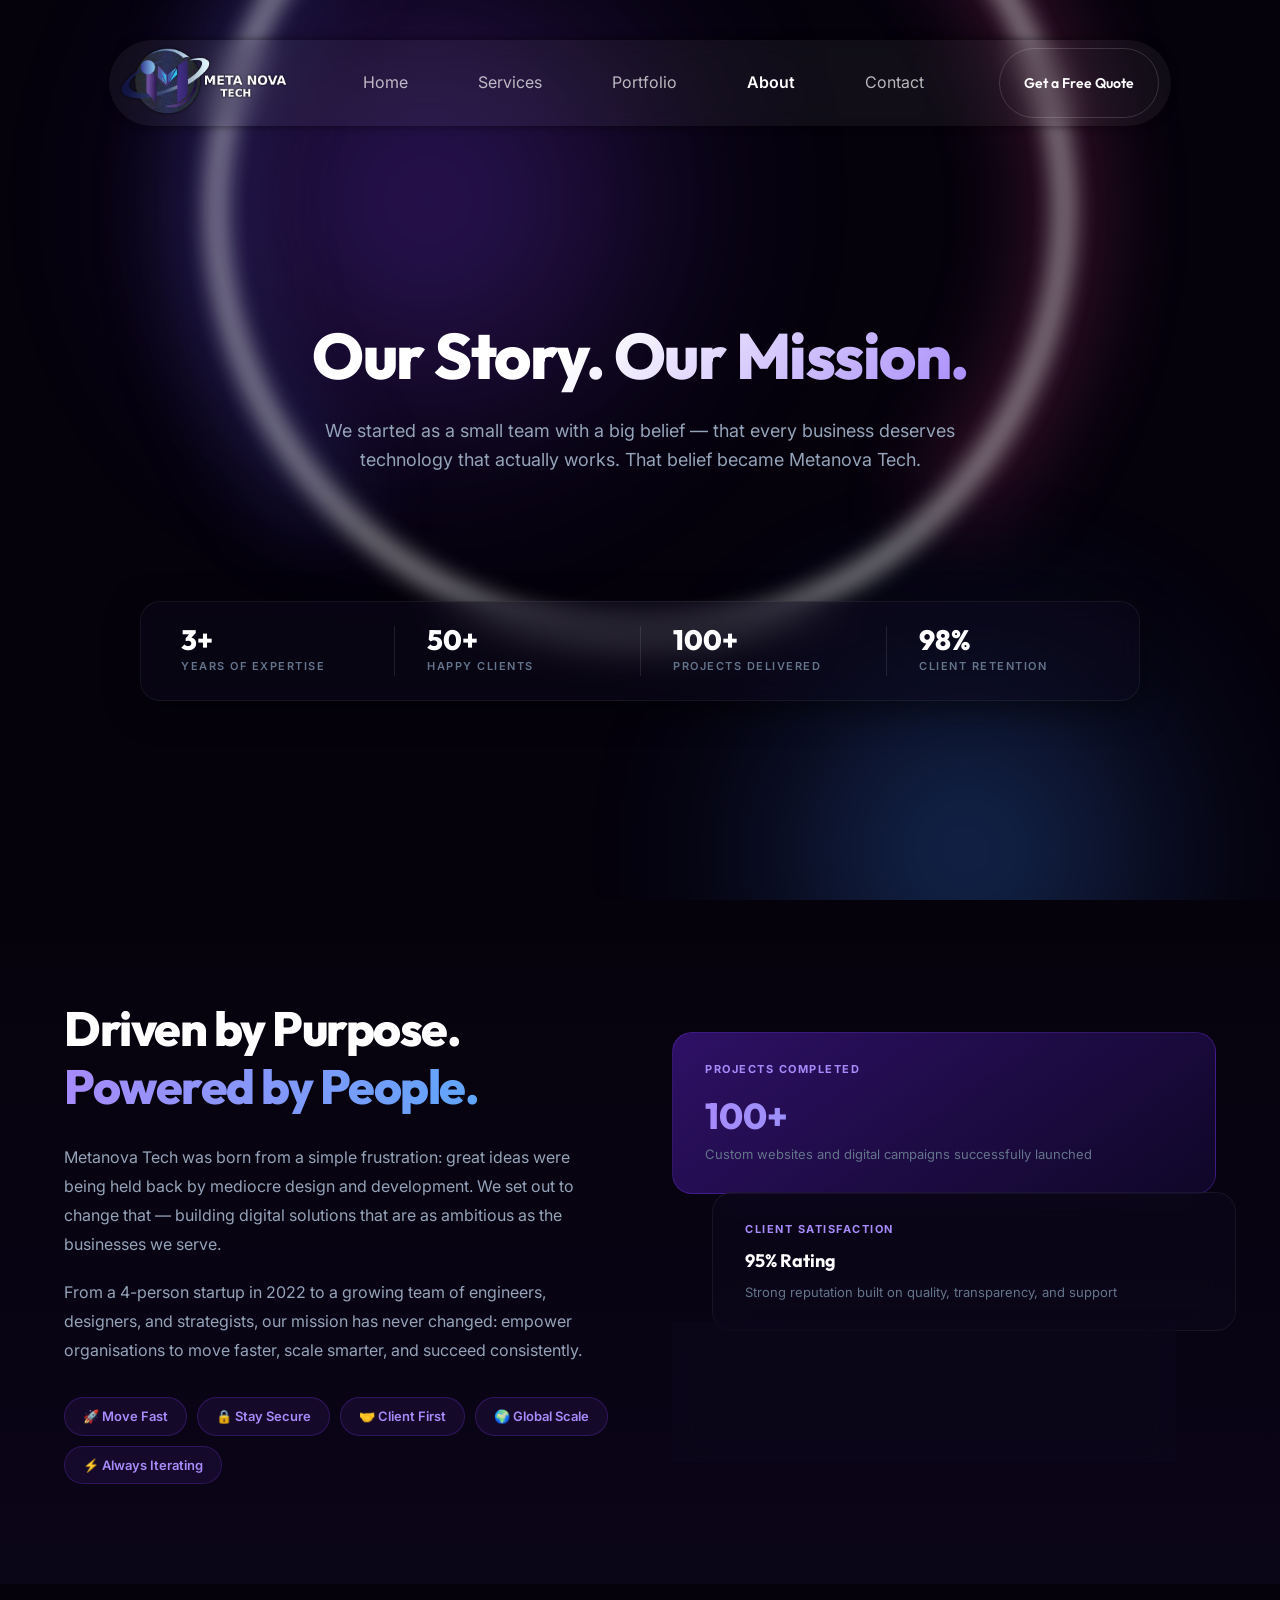
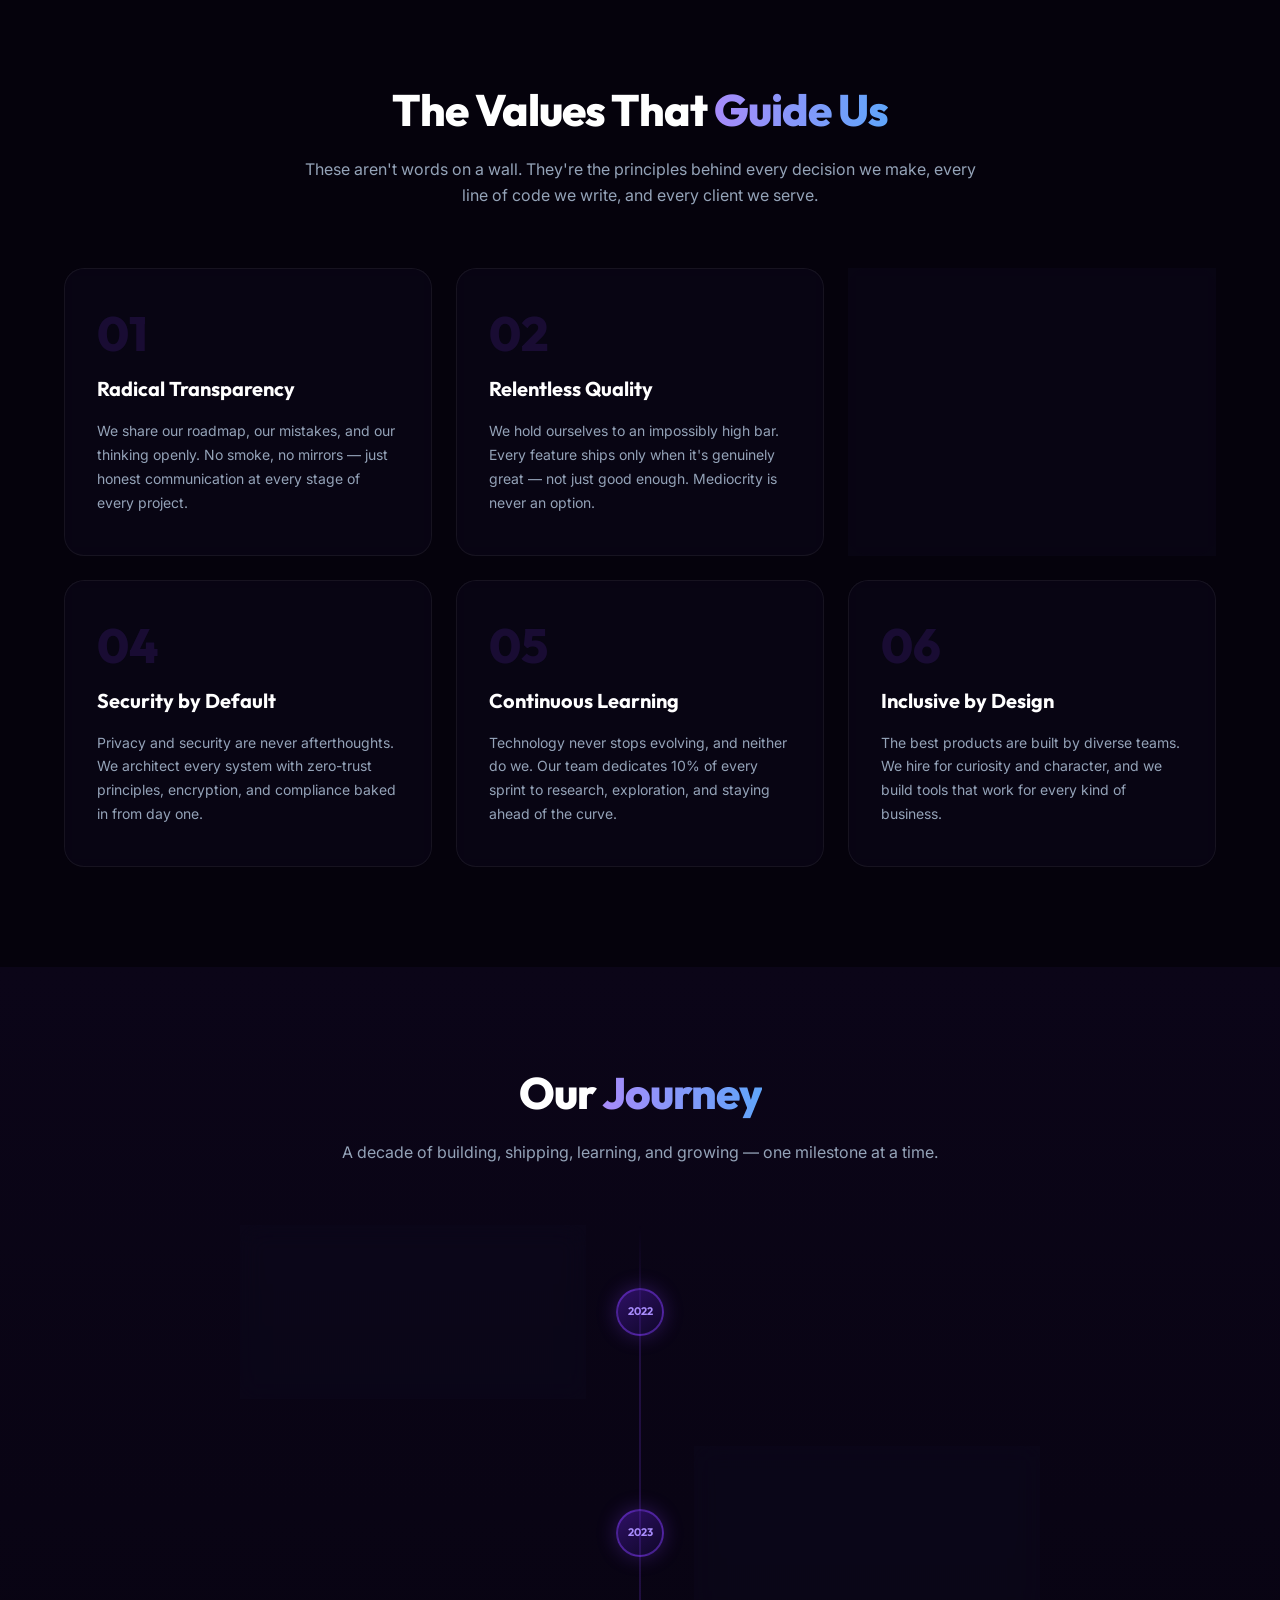
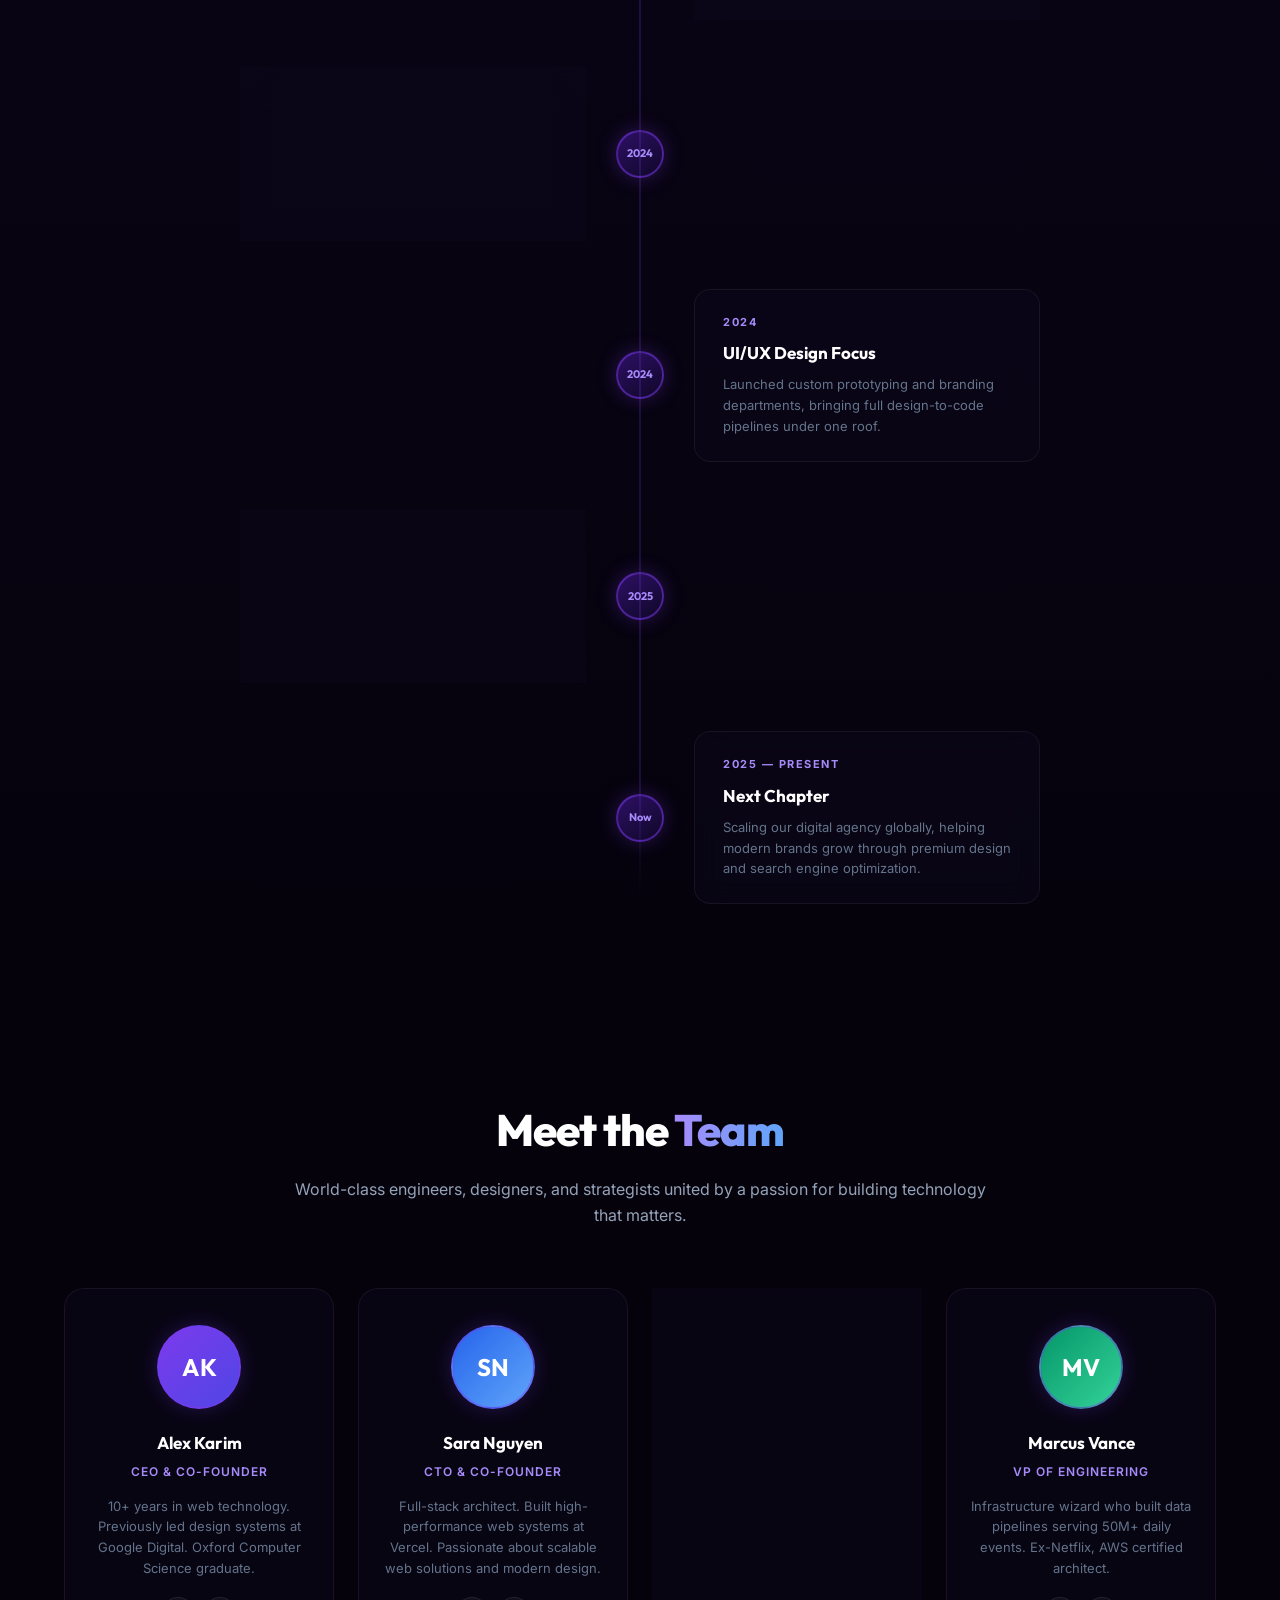
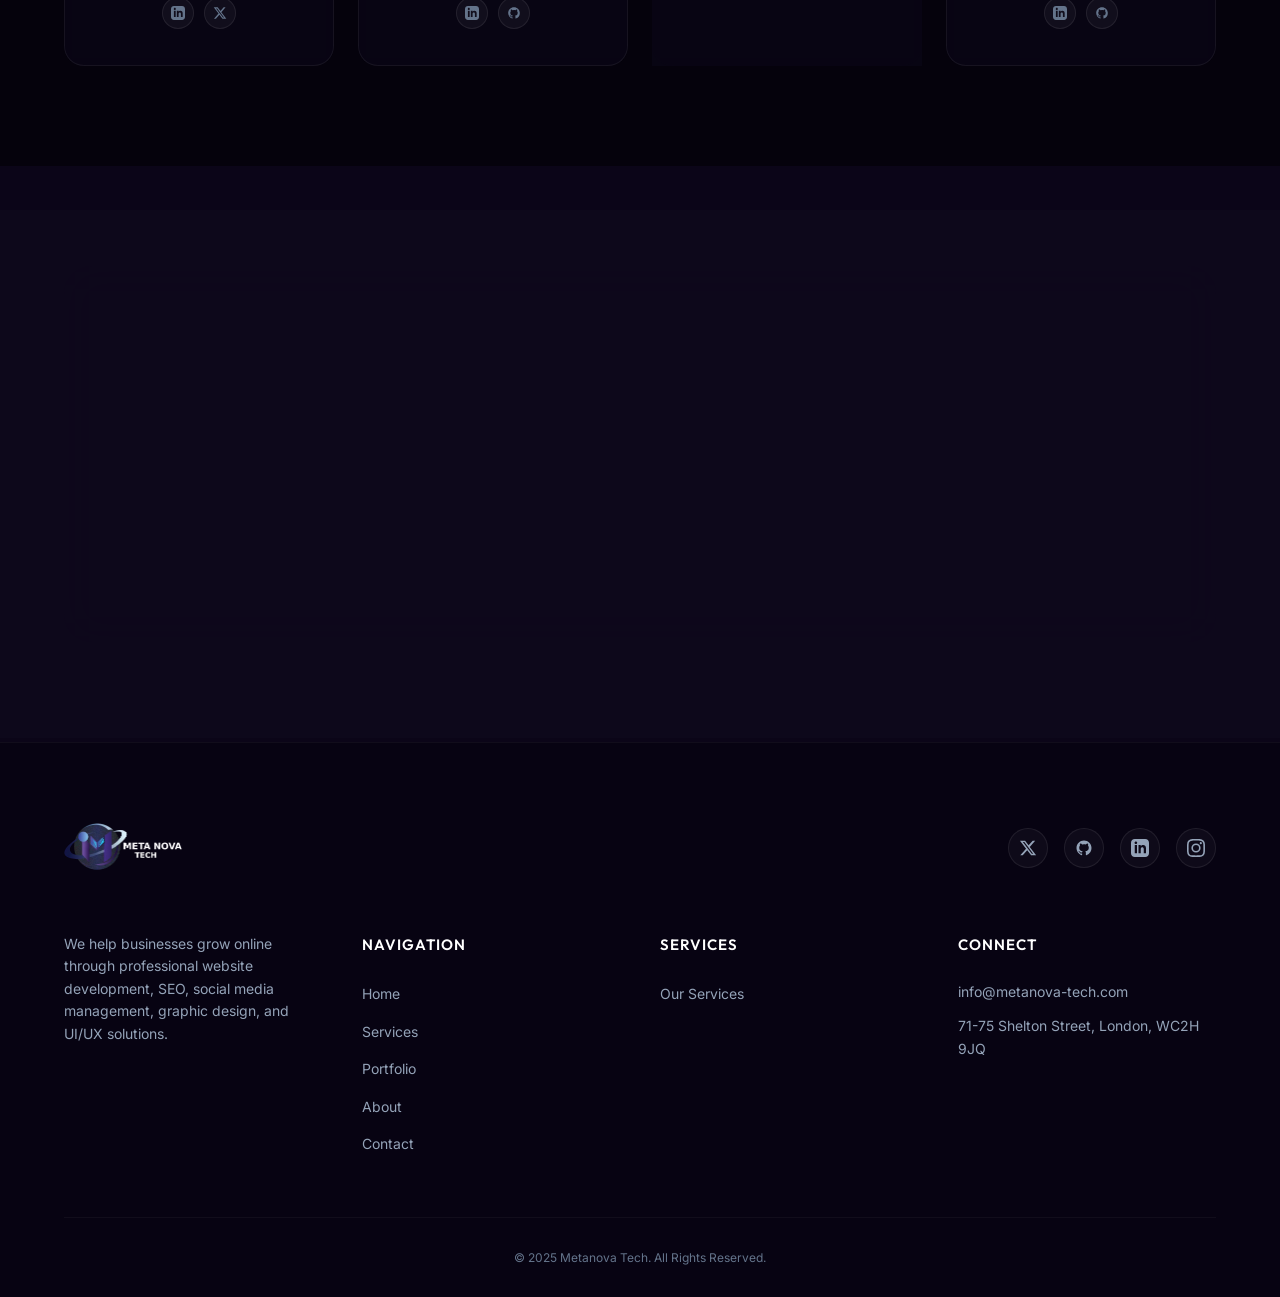
==== about.html @ dc8c9da9 "Some Changes and Customizations added pages and updated content" ====
<!DOCTYPE html>
<html lang="en">
<head>
  <meta charset="UTF-8">
  <meta name="viewport" content="width=device-width, initial-scale=1.0">
  <title>About Us – Metanova Tech.</title>
  <meta name="description" content="Learn about the Metanova Tech team — our mission, values, and the story behind the agency built to power digital growth.">
  <link rel="stylesheet" href="assets/css/style.css">
</head>
<body>

  <div class="bg-glow-container" style="position:fixed;">
    <div class="glow-orb glow-purple" style="top:-100px;left:10%;width:600px;height:600px;"></div>
    <div class="glow-orb glow-blue" style="top:600px;right:5%;width:500px;height:500px;"></div>
    <div class="glow-orb glow-purple" style="top:1400px;left:-100px;width:500px;height:500px;"></div>
    <div class="glow-orb glow-blue" style="top:2400px;right:-100px;width:600px;height:600px;"></div>
  </div>

  <!-- Header Section -->
  <header class="header">
    <div class="nav-container">
      <div class="nav-header">
        <a href="index.html" class="logo" id="header-logo">
          <img src="assets/media/metanova logo.webp" alt="Metanova Logo" class="logo-img">
        </a>
        <button class="menu-toggle" id="mobile-menu-toggle" aria-label="Toggle Menu">
          <i class="menu-icon">
            <span></span>
            <span></span>
            <span></span>
          </i>
        </button>
      </div>
      <nav class="nav-menu" id="nav-menu" aria-label="Main Navigation">
        <a href="index.html" class="nav-link" id="nav-home">Home</a>
        <a href="services.html" class="nav-link" id="nav-services">Services</a>
        <a href="portfolio.html" class="nav-link" id="nav-portfolio">Portfolio</a>
        <a href="about.html" class="nav-link active" id="nav-about">About</a>
        <a href="contact.html" class="nav-link" id="nav-contact">Contact</a>
      </nav>
      <a href="contact.html" class="nav-cta btn btn-ghost">Get a Free Quote</a>
    </div>
  </header>

  <!-- Hero Section -->
  <section class="hero" id="hero-section">
    <!-- Glowing arch over Hero -->
    <div class="hero-arch-outer"></div>
    <div class="hero-arch-inner"></div>
    
    <div class="container">
      <div class="hero-content">
        <h1 class="hero-title">Our Story. <span>Our Mission.</span></h1>
        <p class="hero-subtitle">We started as a small team with a big belief — that every business deserves technology that actually works. That belief became Metanova Tech.</p>
      </div>

      <!-- Trust Rating Bar -->
      <div class="trust-bar" id="trust-rating-bar">
        <div class="rating-block">
          <div class="rating-number">3+</div>
          <div class="rating-text">Years of Expertise</div>
        </div>
        
        <div class="divider"></div>
        
        <div class="rating-block">
          <div class="rating-number">50+</div>
          <div class="rating-text">Happy Clients</div>
        </div>
        
        <div class="divider"></div>
        
        <div class="rating-block">
          <div class="rating-number">100+</div>
          <div class="rating-text">Projects Delivered</div>
        </div>
        
        <div class="divider"></div>
        
        <div class="rating-block">
          <div class="rating-number">98%</div>
          <div class="rating-text">Client Retention</div>
        </div>
      </div>
    </div>
  </section>

  <!-- Mission -->
  <section class="mission-section section-padding" id="our-mission">
    <div class="container">
      <div class="mission-grid">
        <div class="mission-content">
          <h2>Driven by Purpose.<br><span>Powered by People.</span></h2>
          <p>Metanova Tech was born from a simple frustration: great ideas were being held back by mediocre design and development. We set out to change that — building digital solutions that are as ambitious as the businesses we serve.</p>
          <p>From a 4-person startup in 2022 to a growing team of engineers, designers, and strategists, our mission has never changed: empower organisations to move faster, scale smarter, and succeed consistently.</p>
          <div class="mission-pills">
            <span class="mission-pill">🚀 Move Fast</span>
            <span class="mission-pill">🔒 Stay Secure</span>
            <span class="mission-pill">🤝 Client First</span>
            <span class="mission-pill">🌍 Global Scale</span>
            <span class="mission-pill">⚡ Always Iterating</span>
          </div>
        </div>
        <div class="mission-visual">
          <div class="mission-card-stack">
            <div class="m-card m-card-1">
              <div class="card-label">Projects Completed</div>
              <div class="m-metric">100+</div>
              <p>Custom websites and digital campaigns successfully launched</p>
            </div>
            <div class="m-card m-card-2">
              <div class="card-label">Client Satisfaction</div>
              <h4>95% Rating</h4>
              <p>Strong reputation built on quality, transparency, and support</p>
            </div>
            <div class="m-card m-card-3">
              <div class="card-label">Google Rating</div>
              <h4>⭐ 4.9 / 5 Stars</h4>
              <p>Rated by our clients for exceptional communication and design</p>
            </div>
          </div>
        </div>
      </div>
    </div>
  </section>

  <!-- Values -->
  <section class="values-section section-padding" id="our-values">
    <div class="container">
      <div class="section-header">
        <h2>The Values That <span>Guide Us</span></h2>
        <p>These aren't words on a wall. They're the principles behind every decision we make, every line of code we write, and every client we serve.</p>
      </div>
      <div class="values-grid">
        <div class="value-card">
          <div class="value-number">01</div>
          <h3>Radical Transparency</h3>
          <p>We share our roadmap, our mistakes, and our thinking openly. No smoke, no mirrors — just honest communication at every stage of every project.</p>
        </div>
        <div class="value-card">
          <div class="value-number">02</div>
          <h3>Relentless Quality</h3>
          <p>We hold ourselves to an impossibly high bar. Every feature ships only when it's genuinely great — not just good enough. Mediocrity is never an option.</p>
        </div>
        <div class="value-card">
          <div class="value-number">03</div>
          <h3>Client Obsession</h3>
          <p>Your success is our north star. We listen first, build second, and iterate based on real feedback — not assumptions or industry trends.</p>
        </div>
        <div class="value-card">
          <div class="value-number">04</div>
          <h3>Security by Default</h3>
          <p>Privacy and security are never afterthoughts. We architect every system with zero-trust principles, encryption, and compliance baked in from day one.</p>
        </div>
        <div class="value-card">
          <div class="value-number">05</div>
          <h3>Continuous Learning</h3>
          <p>Technology never stops evolving, and neither do we. Our team dedicates 10% of every sprint to research, exploration, and staying ahead of the curve.</p>
        </div>
        <div class="value-card">
          <div class="value-number">06</div>
          <h3>Inclusive by Design</h3>
          <p>The best products are built by diverse teams. We hire for curiosity and character, and we build tools that work for every kind of business.</p>
        </div>
      </div>
    </div>
  </section>

  <!-- Timeline -->
  <section class="timeline-section section-padding" id="our-journey">
    <div class="container">
      <div class="section-header">
        <h2>Our <span>Journey</span></h2>
        <p>A decade of building, shipping, learning, and growing — one milestone at a time.</p>
      </div>
      <div class="timeline">

        <div class="timeline-item">
          <div class="timeline-content">
            <div class="timeline-year">2022</div>
            <h4>The Beginning</h4>
            <p>Founded with a small group of designers and developers with one shared vision: build digital solutions that drive business growth.</p>
          </div>
          <div class="timeline-dot">2022</div>
          <div class="timeline-empty"></div>
        </div>

        <div class="timeline-item">
          <div class="timeline-empty"></div>
          <div class="timeline-dot">2023</div>
          <div class="timeline-content">
            <div class="timeline-year">2023</div>
            <h4>First Corporate Client</h4>
            <p>Landed our first major corporate client and expanded the team. Our custom web solutions began scaling.</p>
          </div>
        </div>

        <div class="timeline-item">
          <div class="timeline-content">
            <div class="timeline-year">2024</div>
            <h4>Expanding Services</h4>
            <p>Opened new service lines including advanced technical SEO and full-service social media management.</p>
          </div>
          <div class="timeline-dot">2024</div>
          <div class="timeline-empty"></div>
        </div>

        <div class="timeline-item">
          <div class="timeline-empty"></div>
          <div class="timeline-dot">2024</div>
          <div class="timeline-content">
            <div class="timeline-year">2024</div>
            <h4>UI/UX Design Focus</h4>
            <p>Launched custom prototyping and branding departments, bringing full design-to-code pipelines under one roof.</p>
          </div>
        </div>

        <div class="timeline-item">
          <div class="timeline-content">
            <div class="timeline-year">2025</div>
            <h4>100+ Projects Completed</h4>
            <p>Surpassed 100 projects completed for startups, e-commerce brands, and local businesses worldwide.</p>
          </div>
          <div class="timeline-dot">2025</div>
          <div class="timeline-empty"></div>
        </div>

        <div class="timeline-item">
          <div class="timeline-empty"></div>
          <div class="timeline-dot">Now</div>
          <div class="timeline-content">
            <div class="timeline-year">2025 — Present</div>
            <h4>Next Chapter</h4>
            <p>Scaling our digital agency globally, helping modern brands grow through premium design and search engine optimization.</p>
          </div>
        </div>

      </div>
    </div>
  </section>

  <!-- Team -->
  <section class="team-section section-padding" id="our-team">
    <div class="container">
      <div class="section-header">
        <h2>Meet the <span>Team</span></h2>
        <p>World-class engineers, designers, and strategists united by a passion for building technology that matters.</p>
      </div>
      <div class="team-grid">

        <div class="team-card">
          <div class="team-avatar" style="background:linear-gradient(135deg,#7c3aed,#4f46e5);">AK</div>
          <h4>Alex Karim</h4>
          <div class="team-role">CEO &amp; Co-Founder</div>
          <p class="team-bio">10+ years in web technology. Previously led design systems at Google Digital. Oxford Computer Science graduate.</p>
          <div class="team-socials">
            <a href="#" class="team-social-btn" aria-label="LinkedIn"><svg viewBox="0 0 24 24"><path d="M19 0h-14c-2.761 0-5 2.239-5 5v14c0 2.761 2.239 5 5 5h14c2.762 0 5-2.239 5-5v-14c0-2.761-2.238-5-5-5zm-11 19h-3v-11h3v11zm-1.5-12.268c-.966 0-1.75-.79-1.75-1.764s.784-1.764 1.75-1.764 1.75.79 1.75 1.764-.783 1.764-1.75 1.764zm13.5 12.268h-3v-5.604c0-3.368-4-3.113-4 0v5.604h-3v-11h3v1.765c1.396-2.586 7-2.777 7 2.476v6.759z"/></svg></a>
            <a href="#" class="team-social-btn" aria-label="Twitter"><svg viewBox="0 0 24 24"><path d="M18.244 2.25h3.308l-7.227 8.26 8.502 11.24H16.17l-5.214-6.817L4.99 21.75H1.68l7.73-8.835L1.254 2.25H8.08l4.713 6.231zm-1.161 17.52h1.833L7.084 4.126H5.117z"/></svg></a>
          </div>
        </div>

        <div class="team-card">
          <div class="team-avatar" style="background:linear-gradient(135deg,#2563eb,#60a5fa);">SN</div>
          <h4>Sara Nguyen</h4>
          <div class="team-role">CTO &amp; Co-Founder</div>
          <p class="team-bio">Full-stack architect. Built high-performance web systems at Vercel. Passionate about scalable web solutions and modern design.</p>
          <div class="team-socials">
            <a href="#" class="team-social-btn" aria-label="LinkedIn"><svg viewBox="0 0 24 24"><path d="M19 0h-14c-2.761 0-5 2.239-5 5v14c0 2.761 2.239 5 5 5h14c2.762 0 5-2.239 5-5v-14c0-2.761-2.238-5-5-5zm-11 19h-3v-11h3v11zm-1.5-12.268c-.966 0-1.75-.79-1.75-1.764s.784-1.764 1.75-1.764 1.75.79 1.75 1.764-.783 1.764-1.75 1.764zm13.5 12.268h-3v-5.604c0-3.368-4-3.113-4 0v5.604h-3v-11h3v1.765c1.396-2.586 7-2.777 7 2.476v6.759z"/></svg></a>
            <a href="#" class="team-social-btn" aria-label="GitHub"><svg viewBox="0 0 24 24"><path d="M12 2C6.477 2 2 6.484 2 12.017c0 4.425 2.865 8.18 6.839 9.504.5.092.682-.217.682-.483 0-.237-.008-.868-.013-1.703-2.782.605-3.369-1.343-3.369-1.343-.454-1.158-1.11-1.466-1.11-1.466-.908-.62.069-.608.069-.608 1.003.07 1.53 1.032 1.53 1.032.892 1.53 2.341 1.088 2.91.832.092-.647.35-1.088.636-1.338-2.22-.253-4.555-1.113-4.555-4.951 0-1.093.39-1.988 1.029-2.688-.103-.253-.446-1.272.098-2.65 0 0 .84-.27 2.75 1.026A9.564 9.564 0 0112 6.844c.85.004 1.705.115 2.504.337 1.909-1.296 2.747-1.027 2.747-1.027.546 1.379.202 2.398.1 2.651.64.7 1.028 1.595 1.028 2.688 0 3.848-2.339 4.695-4.566 4.943.359.309.678.92.678 1.855 0 1.338-.012 2.419-.012 2.747 0 .268.18.58.688.482A10.019 10.019 0 0022 12.017C22 6.484 17.522 2 12 2z"/></svg></a>
          </div>
        </div>

        <div class="team-card">
          <div class="team-avatar" style="background:linear-gradient(135deg,#db2777,#f472b6);">RM</div>
          <h4>Riya Mehta</h4>
          <div class="team-role">Head of Design</div>
          <p class="team-bio">Award-winning UX designer with 8 years crafting digital products. Former Design Lead at Figma and design studios.</p>
          <div class="team-socials">
            <a href="#" class="team-social-btn" aria-label="LinkedIn"><svg viewBox="0 0 24 24"><path d="M19 0h-14c-2.761 0-5 2.239-5 5v14c0 2.761 2.239 5 5 5h14c2.762 0 5-2.239 5-5v-14c0-2.761-2.238-5-5-5zm-11 19h-3v-11h3v11zm-1.5-12.268c-.966 0-1.75-.79-1.75-1.764s.784-1.764 1.75-1.764 1.75.79 1.75 1.764-.783 1.764-1.75 1.764zm13.5 12.268h-3v-5.604c0-3.368-4-3.113-4 0v5.604h-3v-11h3v1.765c1.396-2.586 7-2.777 7 2.476v6.759z"/></svg></a>
            <a href="#" class="team-social-btn" aria-label="Twitter"><svg viewBox="0 0 24 24"><path d="M18.244 2.25h3.308l-7.227 8.26 8.502 11.24H16.17l-5.214-6.817L4.99 21.75H1.68l7.73-8.835L1.254 2.25H8.08l4.713 6.231zm-1.161 17.52h1.833L7.084 4.126H5.117z"/></svg></a>
          </div>
        </div>

        <div class="team-card">
          <div class="team-avatar" style="background:linear-gradient(135deg,#059669,#34d399);">MV</div>
          <h4>Marcus Vance</h4>
          <div class="team-role">VP of Engineering</div>
          <p class="team-bio">Infrastructure wizard who built data pipelines serving 50M+ daily events. Ex-Netflix, AWS certified architect.</p>
          <div class="team-socials">
            <a href="#" class="team-social-btn" aria-label="LinkedIn"><svg viewBox="0 0 24 24"><path d="M19 0h-14c-2.761 0-5 2.239-5 5v14c0 2.761 2.239 5 5 5h14c2.762 0 5-2.239 5-5v-14c0-2.761-2.238-5-5-5zm-11 19h-3v-11h3v11zm-1.5-12.268c-.966 0-1.75-.79-1.75-1.764s.784-1.764 1.75-1.764 1.75.79 1.75 1.764-.783 1.764-1.75 1.764zm13.5 12.268h-3v-5.604c0-3.368-4-3.113-4 0v5.604h-3v-11h3v1.765c1.396-2.586 7-2.777 7 2.476v6.759z"/></svg></a>
            <a href="#" class="team-social-btn" aria-label="GitHub"><svg viewBox="0 0 24 24"><path d="M12 2C6.477 2 2 6.484 2 12.017c0 4.425 2.865 8.18 6.839 9.504.5.092.682-.217.682-.483 0-.237-.008-.868-.013-1.703-2.782.605-3.369-1.343-3.369-1.343-.454-1.158-1.11-1.466-1.11-1.466-.908-.62.069-.608.069-.608 1.003.07 1.53 1.032 1.53 1.032.892 1.53 2.341 1.088 2.91.832.092-.647.35-1.088.636-1.338-2.22-.253-4.555-1.113-4.555-4.951 0-1.093.39-1.988 1.029-2.688-.103-.253-.446-1.272.098-2.65 0 0 .84-.27 2.75 1.026A9.564 9.564 0 0112 6.844c.85.004 1.705.115 2.504.337 1.909-1.296 2.747-1.027 2.747-1.027.546 1.379.202 2.398.1 2.651.64.7 1.028 1.595 1.028 2.688 0 3.848-2.339 4.695-4.566 4.943.359.309.678.92.678 1.855 0 1.338-.012 2.419-.012 2.747 0 .268.18.58.688.482A10.019 10.019 0 0022 12.017C22 6.484 17.522 2 12 2z"/></svg></a>
          </div>
        </div>

      </div>
    </div>
  </section>

  <!-- CTA -->
  <section class="cta-section section-padding" id="about-cta">
    <div class="container">
      <div class="cta-box">
        <div class="cta-box-glow-arch-outer"></div>
        <div class="cta-box-glow-arch-inner"></div>
        <h2>Let's Build Something Great Together</h2>
        <p>Ready to start your project? Get in touch and let's discuss your vision.</p>
        <a href="contact.html" class="btn btn-primary" id="about-cta-button">Get in Touch</a>
      </div>
    </div>
  </section>

  <!-- Footer Section -->
  <footer>
    <div class="container">
      <div class="footer-top">
        <a href="index.html" class="logo">
          <img src="assets/media/metanova logo.webp" alt="Metanova Logo" class="footer-logo-img">
        </a>
        <div class="social-links">
          <!-- Twitter/X -->
          <a href="#" class="social-icon" aria-label="X/Twitter">
            <svg viewBox="0 0 24 24" xmlns="http://www.w3.org/2000/svg">
              <path d="M18.244 2.25h3.308l-7.227 8.26 8.502 11.24H16.17l-5.214-6.817L4.99 21.75H1.68l7.73-8.835L1.254 2.25H8.08l4.713 6.231zm-1.161 17.52h1.833L7.084 4.126H5.117z"/>
            </svg>
          </a>
          <!-- GitHub -->
          <a href="#" class="social-icon" aria-label="GitHub">
            <svg viewBox="0 0 24 24" xmlns="http://www.w3.org/2000/svg">
              <path d="M12 2C6.477 2 2 6.484 2 12.017c0 4.425 2.865 8.18 6.839 9.504.5.092.682-.217.682-.483 0-.237-.008-.868-.013-1.703-2.782.605-3.369-1.343-3.369-1.343-.454-1.158-1.11-1.466-1.11-1.466-.908-.62.069-.608.069-.608 1.003.07 1.531 1.032 1.531 1.032.892 1.53 2.341 1.088 2.91.832.092-.647.35-1.088.636-1.338-2.22-.253-4.555-1.113-4.555-4.951 0-1.093.39-1.988 1.029-2.688-.103-.253-.446-1.272.098-2.65 0 0 .84-.27 2.75 1.026A9.564 9.564 0 0112 6.844c.85.004 1.705.115 2.504.337 1.909-1.296 2.747-1.027 2.747-1.027.546 1.379.202 2.398.1 2.651.64.7 1.028 1.595 1.028 2.688 0 3.848-2.339 4.695-4.566 4.943.359.309.678.92.678 1.855 0 1.338-.012 2.419-.012 2.747 0 .268.18.58.688.482A10.019 10.019 0 0022 12.017C22 6.484 17.522 2 12 2z"/>
            </svg>
          </a>
          <!-- LinkedIn -->
          <a href="#" class="social-icon" aria-label="LinkedIn">
            <svg viewBox="0 0 24 24" xmlns="http://www.w3.org/2000/svg">
              <path d="M19 0h-14c-2.761 0-5 2.239-5 5v14c0 2.761 2.239 5 5 5h14c2.762 0 5-2.239 5-5v-14c0-2.761-2.238-5-5-5zm-11 19h-3v-11h3v11zm-1.5-12.268c-.966 0-1.75-.79-1.75-1.764s.784-1.764 1.75-1.764 1.75.79 1.75 1.764-.783 1.764-1.75 1.764zm13.5 12.268h-3v-5.604c0-3.368-4-3.113-4 0v5.604h-3v-11h3v1.765c1.396-2.586 7-2.777 7 2.476v6.759z"/>
            </svg>
          </a>
          <!-- Instagram -->
          <a href="#" class="social-icon" aria-label="Instagram">
            <svg viewBox="0 0 24 24" xmlns="http://www.w3.org/2000/svg">
              <path d="M12 2.163c3.204 0 3.584.012 4.85.07 3.252.148 4.771 1.691 4.919 4.919.058 1.265.069 1.645.069 4.849 0 3.205-.012 3.584-.069 4.849-.149 3.225-1.664 4.771-4.919 4.919-1.266.058-1.644.07-4.85.07-3.204 0-3.584-.012-4.849-.07-3.26-.149-4.771-1.699-4.919-4.92-.058-1.265-.07-1.644-.07-4.849 0-3.204.013-3.583.07-4.849.149-3.227 1.664-4.771 4.919-4.919 1.266-.057 1.645-.069 4.849-.069zM12 0C8.741 0 8.333.014 7.053.072 2.695.272.273 2.69.073 7.051.014 8.333 0 8.741 0 12c0 3.259.014 3.668.072 4.948.2 4.358 2.618 6.78 6.98 6.98 1.281.058 1.689.072 4.948.072 3.259 0 3.668-.014 4.948-.072 4.354-.2 6.782-2.618 6.979-6.98.059-1.28.073-1.689.073-4.948 0-3.259-.014-3.667-.072-4.947-.196-4.354-2.617-6.78-6.979-6.98C15.668.014 15.259 0 12 0zm0 5.838a6.162 6.162 0 100 12.324 6.162 6.162 0 000-12.324zM12 16a4 4 0 110-8 4 4 0 010 8zm6.406-11.845a1.44 1.44 0 100 2.881 1.44 1.44 0 000-2.881z"/>
            </svg>
          </a>
        </div>
      </div>

      <div class="footer-grid">
        <div class="footer-col">
          <p class="company-description">We help businesses grow online through professional website development, SEO, social media management, graphic design, and UI/UX solutions.</p>
        </div>
        <div class="footer-col">
          <h4>Navigation</h4>
          <ul class="footer-links">
            <li><a href="index.html">Home</a></li>
            <li><a href="services.html">Services</a></li>
            <li><a href="portfolio.html">Portfolio</a></li>
            <li><a href="about.html">About</a></li>
            <li><a href="contact.html">Contact</a></li>
          </ul>
        </div>
        <div class="footer-col">
          <h4>Services</h4>
          <ul class="footer-links">
            <li><a href="services.html">Our Services</a></li>
          </ul>
        </div>
        <div class="footer-col">
          <h4>Connect</h4>
          <div class="footer-contact-info">
            <a href="mailto:info@metanova-tech.com">info@metanova-tech.com</a>
            <span>71-75 Shelton Street, London, WC2H 9JQ</span>
          </div>
        </div>
      </div>

      <div class="footer-bottom">
        <p class="copyright">© 2025 Metanova Tech. All Rights Reserved.</p>
      </div>
    </div>
  </footer>

  <script src="assets/js/script.js"></script>
</body>
</html>
---- assets/css/style.css ----
@import url('https://fonts.googleapis.com/css2?family=Inter:wght@300;400;500;600;700&family=Outfit:wght@400;500;600;700;800&display=swap');

:root {
  /* Colors */
  --bg-color: #05020c;
  --bg-color-alt: #0b0518;
  --accent-purple: #7c3aed;
  --accent-purple-light: #a78bfa;
  --accent-purple-dark: #5b21b6;
  --accent-blue: #3b82f6;
  --accent-pink: #ec4899;

  /* Gradients */
  --btn-gradient: linear-gradient(135deg, #7c3aed, #4f46e5);
  --btn-gradient-hover: linear-gradient(135deg, #8b5cf6, #6366f1);
  --text-gradient: linear-gradient(135deg, #ffffff 40%, #a78bfa 100%);
  --accent-text-gradient: linear-gradient(90deg, #a78bfa, #60a5fa);
  --card-highlight-gradient: linear-gradient(145deg, #2e1065 0%, #0f0728 100%);

  /* Glassmorphism */
  --card-bg: rgba(15, 10, 30, 0.45);
  --card-border: rgba(255, 255, 255, 0.06);
  --card-border-hover: rgba(124, 58, 237, 0.35);
  --glass-shadow: 0 8px 32px 0 rgba(0, 0, 0, 0.5);

  /* Typography */
  --font-headings: 'Outfit', sans-serif;
  --font-body: 'Inter', sans-serif;

  /* Spacing */
  --container-width: 1200px;
}

/* Base Styles & Reset */
* {
  box-sizing: border-box;
  margin: 0;
  padding: 0;
}

html {
  scroll-behavior: smooth;
}

body {
  background-color: var(--bg-color);
  color: #ffffff;
  font-family: var(--font-body);
  line-height: 1.6;
  overflow-x: hidden;
  position: relative;

}

/* Scrollbar styling */
::-webkit-scrollbar {
  width: 8px;
}

::-webkit-scrollbar-track {
  background: var(--bg-color);
}

::-webkit-scrollbar-thumb {
  background: #2d1b4e;
  border-radius: 4px;
}

::-webkit-scrollbar-thumb:hover {
  background: var(--accent-purple);
}

a {
  color: inherit;
  text-decoration: none;
}

li {
  list-style: none;
}

button,
.btn {
  font-family: var(--font-headings);
  font-weight: 600;
  border: none;
  border-radius: 50px;
  cursor: pointer;
  transition: all 0.3s cubic-bezier(0.4, 0, 0.2, 1);
  display: inline-flex;
  align-items: center;
  justify-content: center;
}

/* Reusable Containers & Layout Elements */
.container {
  width: 100%;
  max-width: var(--container-width);
  margin: 0 auto;
  padding: 0 24px;
  position: relative;
  z-index: 10;
}

.section-padding {
  padding: 100px 0;
}

/* Glowing Neon Background Elements */
.bg-glow-container {
  position: absolute;
  top: 0;
  left: 0;
  width: 100%;
  height: 100%;
  overflow: hidden;
  pointer-events: none;
  z-index: 1;
}

.glow-orb {
  position: absolute;
  border-radius: 50%;
  pointer-events: none;
  filter: blur(100px);
  z-index: 1;
  opacity: 0.45;
}

.glow-purple {
  background: radial-gradient(circle, var(--accent-purple) 0%, rgba(124, 58, 237, 0) 70%);
}

.glow-blue {
  background: radial-gradient(circle, var(--accent-blue) 0%, rgba(59, 130, 246, 0) 70%);
}

/* Header & Navigation */
.header {
  padding: 40px 10px;
  position: fixed;
  left: 0;
  right: 0;
  z-index: 1000;
  transition: all 0.3s ease;
  display: flex;
  justify-content: center;
  align-items: center;
}

.nav-container {
  display: flex;
  flex-direction: row;
  background-color: rgba(255, 255, 255, 0.05);
  backdrop-filter: blur(12px);
  -webkit-backdrop-filter: blur(12px);
  border-radius: 50px;
  box-shadow: 0px 0px 8px rgba(0, 0, 0, 0.527);
  position: relative;
  transition: all 0.6s cubic-bezier(0.4, 0, 0.2, 1);
  overflow: hidden;
  padding: 8px 12px;
  height: auto;
}

.nav-container .nav-header {
  display: flex;
  justify-content: flex-start;
  align-items: center;
  padding: 0;
  gap: 40px;
  position: relative;
  z-index: 10;
  height: 100%;
}

@media (min-width: 992px) {
  .nav-container .nav-header {
    justify-content: flex-start;
  }
}

.logo {
  display: flex;
  align-items: center;
  gap: 10px;
  font-size: 22px;
  font-weight: 200;
  color: white;
  transition: color 0.3s ease;
  white-space: nowrap;
  flex-shrink: 0;
}

.logo-img {
  width: auto;
  height: 70px;
  object-fit: contain;
  transition: all 0.3s ease;
  filter: drop-shadow(0px 0px 1px black);
}

.nav-menu {
  display: flex;
  flex-direction: row;
  gap: 40px;
  margin-left: 60px;
  margin-top: 0;
  padding: 0;
  opacity: 1;
  visibility: visible;
  max-height: none;
  overflow: visible;
  transform: none;
  transition: none;
  align-items: center;
}

.nav-cta {
  margin-left: 60px;
  font-size: 13px;
  padding: 6px 16px;
  white-space: nowrap;
}

.nav-menu .nav-link {
  padding: 8px 15px;
  background: none;
  border: none;
  text-align: center;
  /* font-weight: 500; */
 color: rgba(255, 255, 255, 0.7);
  font-size: 16px;
  position: relative;
  overflow: hidden;
  text-decoration: none;
  display: flex;
  align-items: center;
  justify-content: center;
  margin: 0;
  border-radius: 0;
  opacity: 1;
  transform: none;
  transition: all 0.3s ease;
  box-shadow: none;
}

.nav-menu .nav-link::after {
  content: '';
}

.nav-menu .nav-link:hover {
  background: none;
  transform: none;
  color: rgb(255, 255, 255);
}

.nav-menu .nav-link.active {
  background: none;
  color: white;
  font-weight: 600;
  box-shadow: none;
}

.nav-menu .nav-link.active:hover {
  background: none;
  transform: none;
}

.menu-toggle {
  display: none;
  cursor: pointer;
  padding: 8px;
  background: transparent;
  backdrop-filter: none;
  border-radius: 8px;
  border: none;
  transition: all 0.3s ease;
  user-select: none;
  -webkit-user-select: none;
  -moz-user-select: none;
  -ms-user-select: none;
  outline: none;
}

.menu-toggle:hover {
  background: rgba(255, 255, 255, 0.1);
  transform: scale(1.05);
}

.menu-toggle:active {
  transform: scale(0.95);
}

.menu-icon {
  display: flex;
  flex-direction: column;
  justify-content: space-between;
  width: 30px;
  height: 22px;
  position: relative;
}

.menu-icon span {
  display: block;
  width: 100%;
  height: 2.5px;
  background-color: #ffffff;
  border-radius: 2px;
  transition: all 0.4s cubic-bezier(0.4, 0, 0.2, 1);
  transform-origin: center;
}

.menu-toggle.active .menu-icon span:nth-child(1) {
  transform: translateY(10px) rotate(45deg);
}

.menu-toggle.active .menu-icon span:nth-child(2) {
  opacity: 0;
  transform: scaleX(0);
}

.menu-toggle.active .menu-icon span:nth-child(3) {
  transform: translateY(-10px) rotate(-45deg);
}

body.no-scroll {
  overflow: hidden;
}

@media (max-width: 991px) {
  .nav-container {
    flex-direction: column;
    padding: 15px 20px;
    width: 90% !important;
    /* max-width: 400px !important; */
    height: 100px;
    max-height: 100px;
    transition: all 0.6s cubic-bezier(0.4, 0, 0.2, 1);
  }

  .nav-container.nav-active {
    height: auto;
    max-height: 600px;
  }

  .nav-container .nav-header {
    justify-content: space-between;
    width: 100%;
  }

  .menu-toggle {
    display: block;
    transition: transform 0.3s cubic-bezier(0.4, 0, 0.2, 1);
  }

  .menu-toggle:hover {
    transform: scale(1.05);
  }

  .nav-cta {
    margin-left: 0;
    margin-top: 0;
    width: 100%;
    opacity: 0;
    max-height: 0;
    overflow: hidden;
    transition: opacity 0.6s cubic-bezier(0.4, 0, 0.2, 1),
                max-height 0.6s cubic-bezier(0.4, 0, 0.2, 1),
                margin-top 0.6s cubic-bezier(0.4, 0, 0.2, 1);
    transition-delay: 0s;
  }

  .nav-container.nav-active .nav-cta {
    opacity: 1;
    max-height: 100px;
    margin-top: 20px;
    transition-delay: 0.6s;
  }

  .nav-menu {
    display: flex;
    flex-direction: column;
    gap: 24px;
    margin-top: 0;
    margin-left: 0;
    padding: 0;
    opacity: 0;
    visibility: hidden;
    max-height: 0;
    overflow: hidden;
    transform: translateY(-20px);
    transition: opacity 0.6s cubic-bezier(0.4, 0, 0.2, 1),
                visibility 0.6s cubic-bezier(0.4, 0, 0.2, 1),
                max-height 0.6s cubic-bezier(0.4, 0, 0.2, 1),
                transform 0.6s cubic-bezier(0.4, 0, 0.2, 1),
                margin-top 0.6s cubic-bezier(0.4, 0, 0.2, 1);
    align-items: center;
  }

  .nav-menu.active {
    opacity: 1;
    visibility: visible;
    max-height: 600px;
    margin-top: 30px;
    padding: 0;
    transform: translateY(0);
  }

  .nav-menu .nav-link {
    padding: 12px 0;
    background: none;
    border: none;
    text-align: center;
    font-weight: 500;
    color: white;
    font-size: 20px;
    position: relative;
    overflow: hidden;
    text-decoration: none;
    display: flex;
    align-items: center;
    justify-content: space-between;
    width: 100%;
    margin: 0;
    border-radius: 0;
    opacity: 0;
    transform: translateY(-20px);
    transition: opacity 0.6s cubic-bezier(0.4, 0, 0.2, 1),
                transform 0.6s cubic-bezier(0.4, 0, 0.2, 1);
    box-shadow: none;
    transition-delay: 0s;
  }

  .nav-menu.active .nav-link {
    opacity: 1;
    transform: translateY(0);
  }

  .nav-menu.active .nav-link:nth-child(1) { transition-delay: 0.15s; }
  .nav-menu.active .nav-link:nth-child(2) { transition-delay: 0.3s; }
  .nav-menu.active .nav-link:nth-child(3) { transition-delay: 0.45s; }
  .nav-menu.active .nav-link:nth-child(4) { transition-delay: 0.6s; }

  .nav-menu .nav-link::after {
    content: '→';
    font-size: 18px;
    opacity: 0.7;
    transition: all 0.4s cubic-bezier(0.4, 0, 0.2, 1);
  }

  .nav-menu .nav-link:hover::after {
    transform: translateX(8px);
    opacity: 1;
  }
}

.btn-ghost {
  background: transparent;
  color: #ffffff;
  border: 1px solid rgba(255, 255, 255, 0.15);
  padding: 12px 24px;
  font-size: 14px;
}

.btn-ghost:hover {
  background: rgba(255, 255, 255, 0.05);
  border-color: rgba(255, 255, 255, 0.3);
}

.btn-primary {
  background: var(--btn-gradient);
  color: #ffffff;
  padding: 12px 28px;
  font-size: 14px;
  box-shadow: 0 4px 15px rgba(124, 58, 237, 0.3);
}

.btn-primary:hover {
  background: var(--btn-gradient-hover);
  box-shadow: 0 6px 20px rgba(124, 58, 237, 0.5);
  transform: translateY(-1px);
}

/* Hero Section */
.hero {
  position: relative;
  min-height: 100vh;
  display: flex;
  align-items: center;
  padding-top: 180px;
  padding-bottom: 60px;
  overflow: hidden;
}

/* Giant glowing portal arch arching over the Hero section */
.hero-arch-outer {
  position: absolute;
  top: -240px;
  left: 50%;
  transform: translateX(-50%);
  width: 900px;
  height: 900px;
  border-radius: 50%;
  border: 45px solid transparent;
  border-top: 45px solid rgba(124, 58, 237, 0.55);
  border-left: 45px solid rgba(99, 102, 241, 0.35);
  border-right: 45px solid rgba(236, 72, 153, 0.35);
  filter: blur(45px);
  pointer-events: none;
  z-index: 1;
}

.hero-arch-inner {
  position: absolute;
  top: -220px;
  left: 50%;
  transform: translateX(-50%);
  width: 860px;
  height: 860px;
  border-radius: 50%;
  border: 12px solid rgba(255, 255, 255, 0.85);
  filter: blur(12px);
  pointer-events: none;
  z-index: 2;
}

.hero .container {
  display: flex;
  flex-direction: column;
  align-items: center;
  text-align: center;
}

.hero-content {
  max-width: 800px;
  margin-bottom: 50px;
  z-index: 10;
}

.hero-title {
  font-family: var(--font-headings);
  font-size: 64px;
  font-weight: 800;
  line-height: 1.15;
  letter-spacing: -1.5px;
  margin-bottom: 24px;
  background: var(--text-gradient);
  -webkit-background-clip: text;
  -webkit-text-fill-color: transparent;
}

.hero-subtitle {
  font-size: 18px;
  color: #94a3b8;
  max-width: 650px;
  margin: 0 auto 36px auto;
  font-weight: 400;
}

.hero-ctas {
  display: flex;
  gap: 16px;
  justify-content: center;
}

.hero-ctas .btn-primary {
  padding: 16px 36px;
  font-size: 16px;
}

.hero-ctas .btn-ghost {
  padding: 16px 36px;
  font-size: 16px;
  background: rgba(255, 255, 255, 0.02);
}

/* Trust Bar / Social Proof */
.trust-bar {
  width: 100%;
  max-width: 1000px;
  background: var(--card-bg);
  border: 1px solid var(--card-border);
  border-radius: 20px;
  padding: 24px 40px;
  backdrop-filter: blur(16px);
  -webkit-backdrop-filter: blur(16px);
  box-shadow: var(--glass-shadow);
  display: flex;
  align-items: center;
  justify-content: space-between;
  margin-top: 40px;
  z-index: 10;
  position: relative;
}

.rating-block {
  display: flex;
  flex-direction: column;
  align-items: flex-start;
  gap: 4px;
  min-width: 180px;
}

.stars {
  color: var(--color-gold);
  font-size: 14px;
  letter-spacing: 2px;
}

.rating-text {
  font-size: 11px;
  text-transform: uppercase;
  letter-spacing: 1.5px;
  color: #64748b;
  font-weight: 600;
}

.rating-number {
  font-family: var(--font-headings);
  font-size: 28px;
  font-weight: 800;
  line-height: 1;
  color: #ffffff;
}

.divider {
  width: 1px;
  height: 50px;
  background: rgba(255, 255, 255, 0.1);
}

.partners-logos {
  display: flex;
  align-items: center;
  justify-content: space-around;
  flex-grow: 1;
  padding-left: 40px;
  gap: 30px;
}

.partner-logo {
  display: flex;
  align-items: center;
  gap: 8px;
  color: #94a3b8;
  font-family: var(--font-headings);
  font-size: 18px;
  font-weight: 700;
  letter-spacing: -0.5px;
  opacity: 0.85;
  transition: opacity 0.3s, color 0.3s;
}

.partner-logo:hover {
  opacity: 1;
  color: #ffffff;
}

.partner-logo svg {
  width: 20px;
  height: 20px;
  fill: currentColor;
}

/* Standard Section Headers */
.section-header {
  text-align: center;
  max-width: 700px;
  margin: 0 auto 60px auto;
  position: relative;
  z-index: 10;
}

.section-header h2 {
  font-family: var(--font-headings);
  font-size: 44px;
  font-weight: 800;
  margin-bottom: 20px;
  line-height: 1.2;
  letter-spacing: -1px;
}

.section-header h2 span {
  background: var(--accent-text-gradient);
  -webkit-background-clip: text;
  -webkit-text-fill-color: transparent;
}

.section-header p {
  color: #94a3b8;
  font-size: 16px;
}

/* Services Grid Section */
.services {
  position: relative;
  background: linear-gradient(180deg, var(--bg-color) 0%, var(--bg-color-alt) 100%);
}

.services-grid {
  display: grid;
  grid-template-columns: repeat(3, 1fr);
  gap: 24px;
  position: relative;
  z-index: 10;
}

.service-card {
  background: var(--card-bg);
  border: 1px solid var(--card-border);
  border-radius: 18px;
  padding: 36px;
  position: relative;
  overflow: hidden;
  backdrop-filter: blur(12px);
  -webkit-backdrop-filter: blur(12px);
  box-shadow: var(--glass-shadow);
  transition: all 0.4s cubic-bezier(0.4, 0, 0.2, 1);
  display: flex;
  flex-direction: column;
  height: 100%;
}

.service-card:hover {
  transform: translateY(-6px);
  border-color: var(--card-border-hover);
  box-shadow: 0 12px 40px rgba(124, 58, 237, 0.15);
}

.card-icon-wrapper {
  width: 50px;
  height: 50px;
  background: rgba(124, 58, 237, 0.1);
  border: 1px solid rgba(124, 58, 237, 0.2);
  border-radius: 10px;
  display: flex;
  align-items: center;
  justify-content: center;
  margin-bottom: 28px;
  color: var(--accent-purple-light);
  box-shadow: 0 0 15px rgba(124, 58, 237, 0.1);
  transition: all 0.3s ease;
}

.service-card:hover .card-icon-wrapper {
  background: var(--accent-purple);
  color: #ffffff;
  box-shadow: 0 0 20px rgba(124, 58, 237, 0.4);
}

.card-arrow {
  position: absolute;
  top: 36px;
  right: 36px;
  color: #64748b;
  font-size: 20px;
  transition: all 0.3s ease;
  width: 24px;
  height: 24px;
  display: flex;
  align-items: center;
  justify-content: center;
}

.service-card:hover .card-arrow {
  color: #ffffff;
  transform: translate(2px, -2px);
}

.service-card h3 {
  font-family: var(--font-headings);
  font-size: 20px;
  font-weight: 700;
  margin-bottom: 16px;
  color: #ffffff;
}

.service-card p {
  color: #94a3b8;
  font-size: 14px;
  line-height: 1.6;
}

/* Highlighted Gradient Service Card (AI & Machine Learning) */
.service-card.highlighted {
  background: var(--card-highlight-gradient);
  border: 1px solid rgba(124, 58, 237, 0.35);
  box-shadow: 0 10px 35px rgba(124, 58, 237, 0.2);
}

.service-card.highlighted::before {
  content: '';
  position: absolute;
  top: 0;
  left: 0;
  width: 100%;
  height: 100%;
  background: radial-gradient(circle at 10% 10%, rgba(124, 58, 237, 0.35) 0%, transparent 60%);
  pointer-events: none;
}

.service-card.highlighted:hover {
  border-color: rgba(124, 58, 237, 0.6);
  box-shadow: 0 15px 45px rgba(124, 58, 237, 0.35);
}

.service-card.highlighted .card-icon-wrapper {
  background: rgba(255, 255, 255, 0.08);
  border-color: rgba(255, 255, 255, 0.15);
  color: #ffffff;
}

.service-card.highlighted:hover .card-icon-wrapper {
  background: #ffffff;
  color: var(--accent-purple-dark);
  box-shadow: 0 0 20px rgba(255, 255, 255, 0.5);
}

.service-card.highlighted .card-arrow {
  color: rgba(255, 255, 255, 0.5);
}

.service-card.highlighted:hover .card-arrow {
  color: #ffffff;
}

/* Stats / "Built on Trust" Section */
.stats-section {
  position: relative;
  background: linear-gradient(180deg, #100826 0%, #05020c 100%);
  padding: 100px 0;
  overflow: hidden;
}

.stats-section::before {
  content: '';
  position: absolute;
  top: 0;
  left: 50%;
  transform: translateX(-50%);
  width: 100%;
  height: 1px;
  background: linear-gradient(90deg, transparent, rgba(124, 58, 237, 0.3), transparent);
}

.stats-grid {
  display: grid;
  grid-template-columns: repeat(3, 1fr);
  gap: 24px;
  position: relative;
  z-index: 10;
}

.stat-card {
  background: rgba(255, 255, 255, 0.015);
  border: 1px solid rgba(255, 255, 255, 0.05);
  border-radius: 16px;
  padding: 32px;
  position: relative;
  transition: all 0.3s ease;
  display: flex;
  flex-direction: column;
  gap: 16px;
}

.stat-card:hover {
  background: rgba(255, 255, 255, 0.03);
  border-color: rgba(255, 255, 255, 0.1);
  transform: translateY(-4px);
}

.stat-number {
  font-family: var(--font-headings);
  font-size: 48px;
  font-weight: 800;
  color: #ffffff;
  line-height: 1;
}



.stat-label {
  font-family: var(--font-headings);
  font-size: 18px;
  font-weight: 600;
  line-height: 1.4;
  color: #ffffff;
}

.stat-description {
  font-size: 14px;
  color: #94a3b8;
  line-height: 1.6;
}

/* Projects Section */
.projects {
  position: relative;
  background-color: var(--bg-color);
}

.projects-grid {
  display: grid;
  grid-template-columns: repeat(3, 1fr);
  gap: 24px;
  margin-bottom: 50px;
  position: relative;
  z-index: 10;
}

.project-card {
  background: var(--card-bg);
  border: 1px solid var(--card-border);
  border-radius: 18px;
  padding: 36px;
  position: relative;
  backdrop-filter: blur(12px);
  -webkit-backdrop-filter: blur(12px);
  box-shadow: var(--glass-shadow);
  transition: all 0.4s ease;
  display: flex;
  flex-direction: column;
  justify-content: space-between;
  min-height: 220px;
}

.project-card:hover {
  transform: translateY(-6px);
  border-color: var(--card-border-hover);
  box-shadow: 0 12px 40px rgba(124, 58, 237, 0.12);
}

.project-tag {
  font-size: 11px;
  font-weight: 700;
  text-transform: uppercase;
  letter-spacing: 1.5px;
  margin-bottom: 16px;
  display: inline-block;
}

.project-tag.fintech {
  color: var(--accent-purple-light);
}

.project-tag.ecommerce {
  color: #38bdf8;
}

.project-tag.ai {
  color: #f472b6;
}

.project-card h3 {
  font-family: var(--font-headings);
  font-size: 22px;
  font-weight: 700;
  margin-bottom: 12px;
  color: #ffffff;
}

.project-card p {
  color: #94a3b8;
  font-size: 14px;
  line-height: 1.6;
}

.projects-cta {
  text-align: center;
  position: relative;
  z-index: 10;
}

.projects-cta .btn-primary {
  padding: 14px 36px;
  font-size: 14px;
}

/* Testimonials / Infinite Marquee Section */
.testimonials {
  position: relative;
  overflow: hidden;
  background: linear-gradient(180deg, var(--bg-color) 0%, var(--bg-color-alt) 100%);
}

.marquee-container {
  display: flex;
  overflow: hidden;
  width: 100%;
  position: relative;
  padding: 40px 0;
  z-index: 10;
}

/* Fade gradients on side of marquee */
.marquee-container::before,
.marquee-container::after {
  content: '';
  position: absolute;
  top: 0;
  width: 150px;
  height: 100%;
  z-index: 20;
  pointer-events: none;
}

.marquee-container::before {
  left: 0;
  background: linear-gradient(90deg, var(--bg-color-alt) 0%, transparent 100%);
}

.marquee-container::after {
  right: 0;
  background: linear-gradient(270deg, var(--bg-color-alt) 0%, transparent 100%);
}

.marquee-track {
  display: flex;
  gap: 24px;
  animation: marquee 25s linear infinite;
}

.marquee-container:hover .marquee-track {
  animation-play-state: paused;
}

@keyframes marquee {
  0% {
    transform: translateX(0);
  }

  100% {
    transform: translateX(-50%);
  }
}

.testimonial-card {
  width: 380px;
  flex-shrink: 0;
  background: rgba(124, 58, 237, 0.04);
  border: 1px solid rgba(124, 58, 237, 0.15);
  border-radius: 20px;
  padding: 36px;
  padding-top: 54px;
  position: relative;
  backdrop-filter: blur(12px);
  -webkit-backdrop-filter: blur(12px);
  box-shadow: 0 8px 30px rgba(0, 0, 0, 0.4);
  transition: all 0.3s ease;
  margin-top: 30px;
  /* Leave space for absolute avatar */
}

.testimonial-card:hover {
  background: rgba(124, 58, 237, 0.07);
  border-color: rgba(124, 58, 237, 0.35);
  box-shadow: 0 12px 35px rgba(124, 58, 237, 0.18);
  transform: translateY(-4px);
}

.testimonial-avatar {
  position: absolute;
  top: -30px;
  left: 36px;
  width: 60px;
  height: 60px;
  border-radius: 50%;
  border: 3px solid var(--accent-purple);
  box-shadow: 0 0 15px rgba(124, 58, 237, 0.4);
  background: linear-gradient(135deg, #4f46e5, #c084fc);
  display: flex;
  align-items: center;
  justify-content: center;
  font-family: var(--font-headings);
  font-weight: 700;
  font-size: 18px;
  color: #ffffff;
  overflow: hidden;
}

.testimonial-card .stars {
  margin-bottom: 16px;
}

.testimonial-text {
  color: #e2e8f0;
  font-size: 14px;
  line-height: 1.7;
  margin-bottom: 24px;
  font-style: italic;
}

.testimonial-author {
  display: flex;
  flex-direction: column;
}

.author-name {
  font-family: var(--font-headings);
  font-size: 15px;
  font-weight: 700;
  color: #ffffff;
}

.author-title {
  font-size: 12px;
  color: #94a3b8;
  margin-top: 2px;
}

/* FAQ Accordion Section */
.faq {
  position: relative;
  background-color: var(--bg-color);
}

.faq-list {
  max-width: 800px;
  margin: 0 auto;
  position: relative;
  z-index: 10;
}

.faq-item {
  border-bottom: 1px solid rgba(255, 255, 255, 0.08);
}

.faq-item summary {
  padding: 24px 0;
  font-family: var(--font-headings);
  font-size: 18px;
  font-weight: 600;
  color: #ffffff;
  cursor: pointer;
  display: flex;
  justify-content: space-between;
  align-items: center;
  list-style: none;
  transition: color 0.3s ease;
}

.faq-item summary::-webkit-details-marker {
  display: none;
}

.faq-item summary:hover {
  color: var(--accent-purple-light);
}

.faq-number {
  color: var(--accent-purple-light);
  margin-right: 8px;
}

.faq-chevron {
  width: 20px;
  height: 20px;
  fill: none;
  stroke: var(--accent-purple-light);
  stroke-width: 2.5;
  stroke-linecap: round;
  stroke-linejoin: round;
  transition: transform 0.3s cubic-bezier(0.4, 0, 0.2, 1);
}

.faq-item[open] .faq-chevron {
  transform: rotate(180deg);
}

.faq-answer {
  padding-bottom: 24px;
  color: #94a3b8;
  font-size: 15px;
  line-height: 1.7;
  animation: fadeIn 0.4s ease-out;
}

@keyframes fadeIn {
  from {
    opacity: 0;
    transform: translateY(-8px);
  }

  to {
    opacity: 1;
    transform: translateY(0);
  }
}

/* Call to Action (CTA) Box Section */
.cta-section {
  position: relative;
  background-color: var(--bg-color-alt);
  overflow: hidden;
}

.cta-box {
  background: rgba(15, 10, 30, 0.6);
  border: 1px solid rgba(255, 255, 255, 0.06);
  border-radius: 28px;
  padding: 80px 40px;
  text-align: center;
  backdrop-filter: blur(20px);
  -webkit-backdrop-filter: blur(20px);
  box-shadow: 0 20px 50px rgba(0, 0, 0, 0.5);
  position: relative;
  overflow: hidden;
  z-index: 10;
}

.cta-box-glow-arch-outer {
  position: absolute;
  bottom: -400px;
  left: 50%;
  transform: translateX(-50%);
  width: 800px;
  height: 800px;
  border-radius: 50%;
  border: 35px solid transparent;
  border-bottom: 35px solid rgba(124, 58, 237, 0.55);
  border-left: 35px solid rgba(99, 102, 241, 0.35);
  border-right: 35px solid rgba(236, 72, 153, 0.35);
  filter: blur(40px);
  pointer-events: none;
  z-index: 1;
}

.cta-box-glow-arch-inner {
  position: absolute;
  bottom: -380px;
  left: 50%;
  transform: translateX(-50%);
  width: 760px;
  height: 760px;
  border-radius: 50%;
  border: 8px solid rgba(255, 255, 255, 0.85);
  filter: blur(10px);
  pointer-events: none;
  z-index: 2;
}

.cta-box h2 {
  font-family: var(--font-headings);
  font-size: 48px;
  font-weight: 800;
  margin-bottom: 20px;
  letter-spacing: -1.5px;
  background: var(--text-gradient);
  -webkit-background-clip: text;
  -webkit-text-fill-color: transparent;
  position: relative;
  z-index: 10;
}

.cta-box p {
  color: #94a3b8;
  font-size: 16px;
  max-width: 600px;
  margin: 0 auto 36px auto;
  position: relative;
  z-index: 10;
}

.cta-box .btn-primary {
  padding: 16px 36px;
  font-size: 15px;
  position: relative;
  z-index: 10;
}

/* Footer Section */
footer {
  background-color: #070312;
  border-top: 1px solid rgba(255, 255, 255, 0.04);
  padding: 80px 0 30px 0;
  position: relative;
  z-index: 10;
}

.footer-top {
  display: flex;
  justify-content: space-between;
  align-items: center;
  margin-bottom: 60px;
}
.footer-logo{
  display: flex;
  align-items: center;
}
.footer-logo p{
  font-size: 18px;
  font-weight: 800;
  color: #ffffff;
  margin-left: 12px;
  font-family: var(--font-headings);
}
.footer-logo img,
.footer-logo-img {
  height: 50px;
  width: auto;
  object-fit: contain;
}

.company-description {
  color: #94a3b8;
  font-size: 14px;
  line-height: 1.6;
}
.social-links {
  display: flex;
  gap: 16px;
}

.social-icon {
  width: 40px;
  height: 40px;
  border-radius: 50%;
  background: rgba(255, 255, 255, 0.03);
  border: 1px solid rgba(255, 255, 255, 0.08);
  display: flex;
  align-items: center;
  justify-content: center;
  color: #94a3b8;
  transition: all 0.3s ease;
}

.social-icon:hover {
  background: var(--accent-purple);
  border-color: var(--accent-purple-light);
  color: #ffffff;
  box-shadow: 0 0 12px rgba(124, 58, 237, 0.4);
  transform: translateY(-2px);
}

.social-icon svg {
  width: 18px;
  height: 18px;
  fill: currentColor;
}

.footer-grid {
  display: grid;
  grid-template-columns: repeat(4, 1fr);
  gap: 40px;
  margin-bottom: 60px;
}

.footer-col {
  display: flex;
  flex-direction: column;
}

.footer-col h4 {
  font-family: var(--font-headings);
  font-size: 15px;
  font-weight: 600;
  color: #ffffff;
  margin-bottom: 24px;
  text-transform: uppercase;
  letter-spacing: 1px;
}

.footer-links {
  display: flex;
  flex-direction: column;
  gap: 12px;
}

.footer-links a {
  font-size: 14px;
  color: #94a3b8;
  transition: color 0.3s ease;
}

.footer-links a:hover {
  color: #ffffff;
}

.footer-contact-info {
  font-size: 14px;
  color: #94a3b8;
  display: flex;
  flex-direction: column;
  gap: 12px;
}

.footer-contact-info a {
  transition: color 0.3s ease;
}

.footer-contact-info a:hover {
  color: #ffffff;
}

.footer-bottom {
  border-top: 1px solid rgba(255, 255, 255, 0.04);
  padding-top: 30px;
  text-align: center;
}

.copyright {
  font-size: 12px;
  color: #64748b;
}

/* Responsiveness (Media Queries) */

@media (max-width: 1024px) {
  .hero-title {
    font-size: 50px;
  }

  .services-grid {
    grid-template-columns: repeat(2, 1fr);
  }

  .stats-grid {
    grid-template-columns: repeat(2, 1fr);
  }

  .projects-grid {
    grid-template-columns: repeat(2, 1fr);
  }

  .footer-grid {
    grid-template-columns: repeat(3, 1fr);
    gap: 30px;
  }
}

@media (max-width: 991px) {
  .section-padding {
    padding: 70px 0;
  }

  .section-header h2 {
    font-size: 32px;
  }

  .hero-arch-outer {
    width: 600px;
    height: 600px;
  }

  .hero-arch-inner {
    width: 570px;
    height: 570px;
  }

  .hero-title {
    font-size: 38px;
  }

  .hero-subtitle {
    font-size: 15px;
    margin-bottom: 24px;
  }

  .hero-ctas {
    flex-direction: column;
    align-items: center;
    gap: 12px;
    width: 100%;
    max-width: 280px;
    margin: 0 auto;
  }

  .hero-ctas .btn-primary,
  .hero-ctas .btn-ghost {
    width: 100%;
    padding: 12px 20px;
    font-size: 14px;
  }

  .trust-bar {
    flex-direction: column;
    padding: 24px 20px;
    gap: 20px;
    margin-top: 40px;
  }

  .divider {
    width: 100%;
    height: 1px;
  }

  .partners-logos {
    padding-left: 0;
    display: grid;
    grid-template-columns: repeat(2, 1fr);
    gap: 16px 24px;
    justify-items: center;
    width: 100%;
  }

  .services-grid,
  .stats-grid,
  .projects-grid {
    grid-template-columns: 1fr;
  }

  .cta-box {
    padding: 50px 24px;
  }

  .cta-box .btn-primary {
    padding: 12px 20px;
    font-size: 13px;
    width: 100%;
    max-width: 280px;
    margin: 0 auto;
  }

  .cta-box h2 {
    font-size: 32px;
  }

  .cta-box-glow-arch-outer {
    width: 500px;
    height: 500px;
  }

  .cta-box-glow-arch-inner {
    width: 470px;
    height: 470px;
  }

  .footer-top {
    flex-direction: column;
    gap: 20px;
    text-align: center;
  }

  .footer-grid {
    grid-template-columns: 1fr;
    text-align: center;
  }

  .footer-links,
  .footer-contact-info {
    align-items: center;
  }

  .portfolio-grid {
    grid-template-columns: 1fr;
  }
}

/* Portfolio Section */
.portfolio {
  position: relative;
  background-color: var(--bg-color);
}

.portfolio-tabs {
  display: flex;
  flex-wrap: wrap;
  justify-content: center;
  gap: 12px;
  margin-bottom: 40px;
}

.portfolio-tab {
  padding: 12px 24px;
  background: rgba(255, 255, 255, 0.05);
  border: 1px solid rgba(255, 255, 255, 0.1);
  border-radius: 50px;
  color: #94a3b8;
  font-size: 14px;
  font-weight: 600;
  cursor: pointer;
  transition: all 0.3s ease;
  font-family: var(--font-headings);
}

.portfolio-tab:hover {
  background: rgba(124, 58, 237, 0.1);
  border-color: rgba(124, 58, 237, 0.3);
  color: white;
}

.portfolio-tab.active {
  background: linear-gradient(135deg, #7c3aed, #5b21b6);
  border-color: transparent;
  color: white;
  box-shadow: 0 10px 30px rgba(124, 58, 237, 0.3);
}

.portfolio-grid {
  display: grid;
  grid-template-columns: repeat(3, 1fr);
  gap: 24px;
  position: relative;
  z-index: 10;
}

.portfolio-item {
  background: var(--card-bg);
  border: 1px solid var(--card-border);
  border-radius: 18px;
  overflow: hidden;
  transition: all 0.4s cubic-bezier(0.4, 0, 0.2, 1);
  cursor: pointer;
}

.portfolio-item:hover {
  transform: translateY(-8px);
  border-color: rgba(124, 58, 237, 0.4);
  box-shadow: 0 20px 60px rgba(0, 0, 0, 0.3);
}

.portfolio-item.hidden {
  display: none;
}

.portfolio-image {
  width: 100%;
  height: 220px;
  overflow: hidden;
}

.portfolio-image img {
  width: 100%;
  height: 100%;
  object-fit: cover;
  transition: transform 0.4s ease;
}

.portfolio-item:hover .portfolio-image img {
  transform: scale(1.1);
}

.portfolio-info {
  position: relative;
  padding: 24px;
}

.portfolio-info h3 {
  font-size: 18px;
  font-weight: 700;
  margin-bottom: 8px;
  color: white;
  font-family: var(--font-headings);
}

.portfolio-info p {
  color: #94a3b8;
  line-height: 1.6;
  font-size: 14px;
}

.portfolio-arrow {
  position: absolute;
  bottom: 24px;
  right: 24px;
  width: 40px;
  height: 40px;
  border-radius: 50%;
  background: rgba(255, 255, 255, 0.05);
  display: flex;
  align-items: center;
  justify-content: center;
  opacity: 0;
  transform: translateX(-10px);
  transition: all 0.3s ease;
  color: white;
}

.portfolio-item:hover .portfolio-arrow {
  opacity: 1;
  transform: translateX(0);
}

.portfolio-arrow:hover {
  background: linear-gradient(135deg, #7c3aed, #5b21b6);
}

@media (max-width: 1024px) {
  .portfolio-grid {
    grid-template-columns: repeat(2, 1fr);
  }

  .portfolio-tabs {
    gap: 8px;
  }

  .portfolio-tab {
    padding: 10px 18px;
    font-size: 13px;
  }
}

@media (max-width: 600px) {
  .portfolio-grid {
    grid-template-columns: 1fr;
  }
  
  .portfolio-tabs {
    display: grid;
    grid-template-columns: repeat(2, 1fr);
    gap: 10px;
  }

  .portfolio-tab {
    padding: 10px 16px;
    font-size: 12px;
    width: 100%;
  }
}
/* Page Hero */
.page-hero {
  padding: 220px 0 80px;
  text-align: center;
  background: linear-gradient(135deg, #1a1a2e 0%, #16213e 100%);
}

.page-hero .hero-title {
  font-size: 56px;
  margin-bottom: 20px;
  background: linear-gradient(90deg, #00d4ff, #7c3aed);
  -webkit-background-clip: text;
  -webkit-text-fill-color: transparent;
  background-clip: text;
}

.page-hero .hero-subtitle {
  font-size: 18px;
  color: #a0a0b0;
  max-width: 600px;
  margin: 0 auto;
}

/* Services Detail Section */
.services-detail-section {
  background: #0d0d1a;
}

.service-row {
  display: grid;
  grid-template-columns: 1fr 1fr;
  gap: 60px;
  align-items: center;
  margin-bottom: 100px;
}

.service-row:last-child {
  margin-bottom: 0;
}

.service-row:nth-child(even) .service-image {
  order: 2;
}

.service-row:nth-child(even) .service-content {
  order: 1;
}

.service-image {
  border-radius: 16px;
  overflow: hidden;
  box-shadow: 0 20px 60px rgba(0, 0, 0, 0.3);
}

.service-image img {
  width: 100%;
  height: auto;
  display: block;
}

.service-content {
  padding: 20px;
}

.service-icon {
  width: 60px;
  height: 60px;
  border-radius: 12px;
  background: linear-gradient(135deg, #00d4ff, #7c3aed);
  display: flex;
  align-items: center;
  justify-content: center;
  margin-bottom: 24px;
}

.service-icon svg {
  width: 30px;
  height: 30px;
  stroke: white;
}

.service-content h2 {
  font-size: 36px;
  margin-bottom: 16px;
  color: #fff;
}

.service-content p {
  font-size: 16px;
  color: #a0a0b0;
  margin-bottom: 24px;
  line-height: 1.6;
}

.service-features {
  list-style: none;
  margin-bottom: 32px;
}

.service-features li {
  font-size: 15px;
  color: #c0c0d0;
  margin-bottom: 12px;
  padding-left: 28px;
  position: relative;
}

.service-features li::before {
  content: '';
  position: absolute;
  left: 0;
  top: 50%;
  transform: translateY(-50%);
  width: 6px;
  height: 6px;
  background: linear-gradient(135deg, #00d4ff, #7c3aed);
  border-radius: 50%;
}

/* View More Button */
.view-more-container {
  text-align: center;
  margin-top: 50px;
}

.view-more-btn {
  display: inline-flex;
  align-items: center;
  gap: 10px;
  padding: 14px 32px;
  font-size: 15px;
  font-weight: 500;
  border-radius: 12px;
  background: linear-gradient(90deg, #00d4ff, #7c3aed);
  color: white;
  text-decoration: none;
  transition: transform 0.3s ease, box-shadow 0.3s ease;
}

.view-more-btn:hover {
  transform: translateY(-3px);
  box-shadow: 0 10px 30px rgba(0, 212, 255, 0.3);
}

/* Services Detail Section */
.services-detail-section {
  background: linear-gradient(180deg, var(--bg-color) 0%, var(--bg-color-alt) 50%, var(--bg-color) 100%);
}

.service-row {
  display: grid;
  grid-template-columns: 1fr 1fr;
  gap: 60px;
  align-items: center;
  margin-bottom: 100px;
}

.service-row:last-child {
  margin-bottom: 0;
}

.service-row:nth-child(even) .service-image {
  order: 2;
}

.service-row:nth-child(even) .service-content {
  order: 1;
}

.service-image {
  border-radius: 20px;
  overflow: hidden;
  box-shadow: 0 20px 60px rgba(0, 0, 0, 0.3);
}

.service-image img {
  width: 100%;
  height: auto;
  display: block;
  transition: transform 0.4s ease;
}

.service-row:hover .service-image img {
  transform: scale(1.05);
}

.service-content {
  padding: 20px;
}

.service-icon {
  width: 70px;
  height: 70px;
  border-radius: 16px;
  background: linear-gradient(135deg, rgba(124, 58, 237, 0.15), rgba(59, 130, 246, 0.15));
  border: 1px solid rgba(124, 58, 237, 0.3);
  display: flex;
  align-items: center;
  justify-content: center;
  margin-bottom: 24px;
  color: var(--accent-purple-light);
  transition: all 0.3s ease;
}

.service-row:hover .service-icon {
  background: linear-gradient(135deg, rgba(124, 58, 237, 0.25), rgba(59, 130, 246, 0.25));
  transform: translateY(-3px);
}

.service-icon svg {
  width: 36px;
  height: 36px;
  stroke: currentColor;
  fill: none;
  stroke-width: 2;
  stroke-linecap: round;
  stroke-linejoin: round;
}

.service-content h2 {
  font-family: var(--font-headings);
  font-size: 36px;
  margin-bottom: 16px;
  color: white;
}

.service-content p {
  font-size: 16px;
  color: #94a3b8;
  margin-bottom: 28px;
  line-height: 1.8;
}

.service-features {
  list-style: none;
  margin-bottom: 32px;
  padding: 0;
}

.service-features li {
  font-size: 15px;
  color: #c0c0d0;
  margin-bottom: 12px;
  padding-left: 28px;
  position: relative;
}

.service-features li::before {
  content: '';
  position: absolute;
  left: 0;
  top: 50%;
  transform: translateY(-50%);
  width: 8px;
  height: 8px;
  background: linear-gradient(135deg, #7c3aed, #3b82f6);
  border-radius: 50%;
  box-shadow: 0 0 10px rgba(124, 58, 237, 0.4);
}

/* Lightbox */
.lightbox {
  position: fixed;
  top: 0;
  left: 0;
  width: 100%;
  height: 100%;
  background: rgba(0, 0, 0, 0.95);
  display: none;
  align-items: center;
  justify-content: center;
  z-index: 10000;
  padding: 20px;
}

.lightbox.active {
  display: flex;
}

.lightbox-content {
  max-width: 90%;
  max-height: 90%;
  position: relative;
  text-align: center;
}

.lightbox-content img {
  max-width: 100%;
  max-height: 80vh;
  border-radius: 12px;
}

.lightbox-close {
  position: absolute;
  top: -50px;
  right: 0;
  background: none;
  border: none;
  color: white;
  font-size: 40px;
  cursor: pointer;
  transition: opacity 0.3s;
  line-height: 1;
}

.lightbox-close:hover {
  opacity: 0.7;
}

.lightbox-caption {
  color: white;
  text-align: center;
  margin-top: 20px;
  font-size: 18px;
}

/* Floating WhatsApp Button */
.whatsapp-float {
  position: fixed;
  bottom: 30px;
  right: 30px;
  width: 60px;
  height: 60px;
  background: #25D366;
  border-radius: 50%;
  display: flex;
  align-items: center;
  justify-content: center;
  box-shadow: 0 4px 20px rgba(37, 211, 102, 0.4);
  z-index: 9999;
  transition: transform 0.3s ease, box-shadow 0.3s ease;
}

.whatsapp-float:hover {
  transform: scale(1.1);
  box-shadow: 0 6px 30px rgba(37, 211, 102, 0.6);
}

.whatsapp-float svg {
  width: 32px;
  height: 32px;
  fill: white;
}

/* Service Card Hover Overlay */
.service-card {
  position: relative;
  overflow: hidden;
}

.service-card-overlay {
  position: absolute;
  top: 0;
  left: 0;
  width: 100%;
  height: 100%;
  background: rgba(0, 0, 0, 0.8);
  display: flex;
  align-items: center;
  justify-content: center;
  opacity: 0;
  transition: opacity 0.3s ease;
  border-radius: 16px;
}

.service-card:hover .service-card-overlay {
  opacity: 1;
}

.service-card-overlay a {
  padding: 12px 28px;
  background: linear-gradient(90deg, #00d4ff, #7c3aed);
  color: white;
  text-decoration: none;
  border-radius: 10px;
  font-weight: 500;
  transition: transform 0.3s ease;
}

.service-card-overlay a:hover {
  transform: translateY(-3px);
}

/* Timeline Section */
.timeline-section {
  background: linear-gradient(180deg, var(--bg-color-alt) 0%, var(--bg-color) 100%);
  position: relative;
}

.timeline {
  position: relative;
  max-width: 800px;
  margin: 0 auto;
  z-index: 10;
}

.timeline::before {
  content: '';
  position: absolute;
  left: 50%;
  top: 0;
  bottom: 0;
  width: 1px;
  background: linear-gradient(180deg, transparent, rgba(124, 58, 237, 0.4) 10%, rgba(124, 58, 237, 0.4) 90%, transparent);
  transform: translateX(-50%);
}

.timeline-item {
  display: grid;
  grid-template-columns: 1fr 60px 1fr;
  gap: 0 24px;
  align-items: center;
  margin-bottom: 48px;
}

.timeline-item:last-child {
  margin-bottom: 0;
}

.timeline-content {
  background: var(--card-bg);
  border: 1px solid var(--card-border);
  border-radius: 16px;
  padding: 24px 28px;
  backdrop-filter: blur(12px);
  -webkit-backdrop-filter: blur(12px);
  transition: all 0.3s ease;
}

.timeline-content:hover {
  border-color: var(--card-border-hover);
  box-shadow: 0 8px 32px rgba(124, 58, 237, 0.1);
}

.timeline-item:nth-child(even) .timeline-content {
  order: 3;
}

.timeline-item:nth-child(even) .timeline-dot {
  order: 2;
}

.timeline-item:nth-child(even) .timeline-empty {
  order: 1;
}

.timeline-dot {
  width: 48px;
  height: 48px;
  border-radius: 50%;
  background: var(--card-highlight-gradient);
  border: 2px solid rgba(124, 58, 237, 0.5);
  display: flex;
  align-items: center;
  justify-content: center;
  justify-self: center;
  box-shadow: 0 0 20px rgba(124, 58, 237, 0.3);
  font-family: var(--font-headings);
  font-size: 11px;
  font-weight: 700;
  color: var(--accent-purple-light);
  flex-shrink: 0;
}

.timeline-year {
  font-size: 11px;
  text-transform: uppercase;
  letter-spacing: 1.5px;
  color: var(--accent-purple-light);
  font-weight: 700;
  margin-bottom: 8px;
}

.timeline-content h4 {
  font-family: var(--font-headings);
  font-size: 17px;
  font-weight: 700;
  margin-bottom: 8px;
}

.timeline-content p {
  font-size: 13px;
  color: #64748b;
  line-height: 1.6;
}

.timeline-empty {
  display: block;
}

/* Page Hero */
.page-hero {
  position: relative;
  padding: 220px 0 100px;
  text-align: center;
  overflow: hidden;
}

.page-hero-badge {
  display: inline-flex;
  align-items: center;
  gap: 8px;
  background: rgba(124, 58, 237, 0.12);
  border: 1px solid rgba(124, 58, 237, 0.3);
  border-radius: 50px;
  padding: 6px 18px;
  font-size: 12px;
  font-weight: 600;
  color: var(--accent-purple-light);
  letter-spacing: 1.5px;
  text-transform: uppercase;
  margin-bottom: 28px;
}

.page-hero-badge span {
  width: 6px;
  height: 6px;
  border-radius: 50%;
  background: var(--accent-purple-light);
  display: inline-block;
  animation: pulse-dot 1.5s infinite;
}

@keyframes pulse-dot {
  0%, 100% {
    opacity: 1;
    transform: scale(1);
  }

  50% {
    opacity: 0.4;
    transform: scale(0.7);
  }
}

.page-hero h1 {
  font-family: var(--font-headings);
  font-size: 62px;
  font-weight: 800;
  line-height: 1.15;
  letter-spacing: -1.5px;
  background: var(--text-gradient);
  -webkit-background-clip: text;
  -webkit-text-fill-color: transparent;
  margin-bottom: 24px;
}

.page-hero p {
  font-size: 18px;
  color: #94a3b8;
  max-width: 640px;
  margin: 0 auto;
}

/* Big Stats Bar */
.about-stats-bar {
  display: grid;
  grid-template-columns: repeat(4, 1fr);
  gap: 1px;
  background: rgba(255, 255, 255, 0.05);
  border: 1px solid rgba(255, 255, 255, 0.08);
  border-radius: 20px;
  overflow: hidden;
  margin-top: 70px;
  position: relative;
  z-index: 10;
}

.about-stat {
  background: var(--card-bg);
  padding: 40px 32px;
  text-align: center;
  backdrop-filter: blur(12px);
  -webkit-backdrop-filter: blur(12px);
  transition: background 0.3s;
}

.about-stat:hover {
  background: rgba(124, 58, 237, 0.07);
}

.about-stat-num {
  font-family: var(--font-headings);
  font-size: 52px;
  font-weight: 800;
  background: var(--accent-text-gradient);
  -webkit-background-clip: text;
  -webkit-text-fill-color: transparent;
  line-height: 1;
  margin-bottom: 8px;
}

.about-stat-label {
  font-size: 14px;
  color: #64748b;
  font-weight: 500;
}

/* Mission Section */
.mission-section {
  background: linear-gradient(180deg, var(--bg-color) 0%, var(--bg-color-alt) 100%);
  position: relative;
}

.mission-grid {
  display: grid;
  grid-template-columns: 1fr 1fr;
  gap: 64px;
  align-items: center;
  position: relative;
  z-index: 10;
}

.mission-content h2 {
  font-family: var(--font-headings);
  font-size: 48px;
  font-weight: 800;
  line-height: 1.2;
  letter-spacing: -1.5px;
  margin-bottom: 28px;
}

.mission-content h2 span {
  background: var(--accent-text-gradient);
  -webkit-background-clip: text;
  -webkit-text-fill-color: transparent;
}

.mission-content p {
  color: #94a3b8;
  font-size: 16px;
  line-height: 1.8;
  margin-bottom: 20px;
}

.mission-pills {
  display: flex;
  flex-wrap: wrap;
  gap: 10px;
  margin-top: 32px;
}

.mission-pill {
  background: rgba(124, 58, 237, 0.1);
  border: 1px solid rgba(124, 58, 237, 0.25);
  color: var(--accent-purple-light);
  font-size: 13px;
  font-weight: 600;
  padding: 8px 18px;
  border-radius: 50px;
}

.mission-visual {
  position: relative;
}

.mission-card-stack {
  position: relative;
  height: 420px;
}

.m-card {
  position: absolute;
  background: var(--card-bg);
  border: 1px solid var(--card-border);
  border-radius: 20px;
  backdrop-filter: blur(16px);
  -webkit-backdrop-filter: blur(16px);
  padding: 28px 32px;
  transition: transform 0.4s ease;
}

.m-card:hover {
  transform: translateY(-4px) !important;
}

.m-card-1 {
  top: 0;
  left: 0;
  right: 0;
  background: var(--card-highlight-gradient);
  border-color: rgba(124, 58, 237, 0.3);
}

.m-card-2 {
  top: 160px;
  left: 40px;
  right: -20px;
  z-index: 2;
}

.m-card-3 {
  top: 290px;
  left: 0;
  right: 40px;
  z-index: 3;
}

.m-card .card-label {
  font-size: 11px;
  text-transform: uppercase;
  letter-spacing: 1.5px;
  color: var(--accent-purple-light);
  font-weight: 700;
  margin-bottom: 8px;
}

.m-card h4 {
  font-family: var(--font-headings);
  font-size: 18px;
  font-weight: 700;
  margin-bottom: 6px;
}

.m-card p {
  font-size: 13px;
  color: #64748b;
}

.m-card .m-metric {
  font-family: var(--font-headings);
  font-size: 36px;
  font-weight: 800;
  background: var(--accent-text-gradient);
  -webkit-background-clip: text;
  -webkit-text-fill-color: transparent;
}

/* Values Section */
.values-section {
  background: var(--bg-color);
  position: relative;
}

.values-grid {
  display: grid;
  grid-template-columns: repeat(3, 1fr);
  gap: 24px;
  position: relative;
  z-index: 10;
}

.value-card {
  background: var(--card-bg);
  border: 1px solid var(--card-border);
  border-radius: 20px;
  padding: 40px 32px;
  backdrop-filter: blur(12px);
  -webkit-backdrop-filter: blur(12px);
  transition: all 0.4s cubic-bezier(0.4, 0, 0.2, 1);
  position: relative;
  overflow: hidden;
}

.value-card::before {
  content: '';
  position: absolute;
  top: 0;
  left: 0;
  right: 0;
  height: 2px;
  background: var(--accent-text-gradient);
  opacity: 0;
  transition: opacity 0.3s;
}

.value-card:hover {
  transform: translateY(-6px);
  border-color: var(--card-border-hover);
  box-shadow: 0 16px 48px rgba(124, 58, 237, 0.12);
}

.value-card:hover::before {
  opacity: 1;
}

.value-number {
  font-family: var(--font-headings);
  font-size: 48px;
  font-weight: 800;
  color: rgba(124, 58, 237, 0.15);
  line-height: 1;
  margin-bottom: 16px;
}

.value-card h3 {
  font-family: var(--font-headings);
  font-size: 20px;
  font-weight: 700;
  margin-bottom: 14px;
}

.value-card p {
  color: #94a3b8;
  font-size: 14px;
  line-height: 1.7;
}

/* Team Section */
.team-section {
  background: var(--bg-color);
  position: relative;
}

.team-grid {
  display: grid;
  grid-template-columns: repeat(4, 1fr);
  gap: 24px;
  position: relative;
  z-index: 10;
}

.team-card {
  background: var(--card-bg);
  border: 1px solid var(--card-border);
  border-radius: 20px;
  padding: 36px 24px;
  text-align: center;
  backdrop-filter: blur(12px);
  -webkit-backdrop-filter: blur(12px);
  transition: all 0.4s cubic-bezier(0.4, 0, 0.2, 1);
}

.team-card:hover {
  transform: translateY(-8px);
  border-color: var(--card-border-hover);
  box-shadow: 0 16px 48px rgba(124, 58, 237, 0.15);
}

.team-avatar {
  width: 84px;
  height: 84px;
  border-radius: 50%;
  margin: 0 auto 20px;
  border: 2px solid rgba(124, 58, 237, 0.4);
  box-shadow: 0 0 20px rgba(124, 58, 237, 0.25);
  display: flex;
  align-items: center;
  justify-content: center;
  font-family: var(--font-headings);
  font-size: 24px;
  font-weight: 700;
  color: #fff;
}

.team-card h4 {
  font-family: var(--font-headings);
  font-size: 17px;
  font-weight: 700;
  margin-bottom: 6px;
}

.team-role {
  font-size: 12px;
  color: var(--accent-purple-light);
  font-weight: 600;
  text-transform: uppercase;
  letter-spacing: 1px;
  margin-bottom: 14px;
}

.team-bio {
  font-size: 13px;
  color: #64748b;
  line-height: 1.6;
}

.team-socials {
  display: flex;
  justify-content: center;
  gap: 10px;
  margin-top: 18px;
}

.team-social-btn {
  width: 32px;
  height: 32px;
  border-radius: 50%;
  background: rgba(255, 255, 255, 0.04);
  border: 1px solid rgba(255, 255, 255, 0.08);
  display: flex;
  align-items: center;
  justify-content: center;
  color: #64748b;
  transition: all 0.3s;
}

.team-social-btn:hover {
  background: var(--accent-purple);
  border-color: var(--accent-purple);
  color: #fff;
  transform: translateY(-2px);
}

.team-social-btn svg {
  width: 14px;
  height: 14px;
  fill: currentColor;
}

@media (max-width: 1024px) {
  .team-grid {
    grid-template-columns: repeat(2, 1fr);
  }

  .values-grid {
    grid-template-columns: repeat(2, 1fr);
  }

  .about-stats-bar {
    grid-template-columns: repeat(2, 1fr);
  }
}

@media (max-width: 991px) {
  .page-hero h1 {
    font-size: 38px;
  }

  .mission-grid {
    grid-template-columns: 1fr;
    gap: 40px;
  }

  .mission-card-stack {
    height: 320px;
  }

  .timeline::before {
    left: 24px;
    transform: none;
  }

  .timeline-item {
    grid-template-columns: 60px 1fr;
  }

  .timeline-dot {
    order: 1 !important;
  }

  .timeline-content {
    order: 2 !important;
  }

  .timeline-empty {
    display: none !important;
  }

  .service-row {
    grid-template-columns: 1fr;
    gap: 40px;
  }

  .service-row:nth-child(even) .service-image,
  .service-row:nth-child(even) .service-content {
    order: initial;
  }

  .service-content h2 {
    font-size: 28px;
  }

  .whatsapp-float {
    bottom: 20px;
    right: 20px;
    width: 50px;
    height: 50px;
  }

  .whatsapp-float svg {
    width: 26px;
    height: 26px;
  }
}

@media (max-width: 768px) {
  .team-grid {
    grid-template-columns: 1fr 1fr;
  }

  .about-stats-bar {
    grid-template-columns: 1fr 1fr;
  }

  .values-grid {
    grid-template-columns: 1fr;
  }
}

@media (max-width: 480px) {
  .team-grid { grid-template-columns: 1fr; }
  .about-stats-bar { grid-template-columns: 1fr 1fr; }
}

/* ── Contact Layout ── */
.contact-section {
  background: linear-gradient(180deg, var(--bg-color) 0%, var(--bg-color-alt) 100%);
  position: relative;
}

.contact-grid {
  display: grid;
  grid-template-columns: 1fr 1.5fr;
  gap: 40px;
  align-items: start;
  position: relative;
  z-index: 10;
}

/* ── Contact Info Panel ── */
.contact-info-panel {
  display: flex;
  flex-direction: column;
  gap: 20px;
}

.contact-info-heading {
  font-family: var(--font-headings);
  font-size: 30px;
  font-weight: 800;
  line-height: 1.3;
  margin-bottom: 8px;
}

.contact-info-heading span {
  background: var(--accent-text-gradient);
  -webkit-background-clip: text;
  -webkit-text-fill-color: transparent;
}

.contact-info-sub {
  color: #64748b;
  font-size: 15px;
  line-height: 1.7;
  margin-bottom: 8px;
}

.contact-info-card {
  background: var(--card-bg);
  border: 1px solid var(--card-border);
  border-radius: 16px;
  padding: 24px 28px;
  backdrop-filter: blur(12px);
  -webkit-backdrop-filter: blur(12px);
  display: flex;
  align-items: flex-start;
  gap: 18px;
  transition: all 0.3s ease;
}

.contact-info-card:hover {
  border-color: var(--card-border-hover);
  box-shadow: 0 8px 32px rgba(124, 58, 237, 0.1);
  transform: translateX(4px);
}

.contact-icon {
  width: 48px;
  height: 48px;
  border-radius: 12px;
  background: rgba(124, 58, 237, 0.1);
  border: 1px solid rgba(124, 58, 237, 0.2);
  display: flex;
  align-items: center;
  justify-content: center;
  color: var(--accent-purple-light);
  flex-shrink: 0;
  transition: all 0.3s;
}

.contact-info-card:hover .contact-icon {
  background: var(--accent-purple);
  border-color: var(--accent-purple);
  color: #fff;
  box-shadow: 0 0 20px rgba(124, 58, 237, 0.4);
}

.contact-icon svg {
  width: 20px;
  height: 20px;
  stroke: currentColor;
  fill: none;
  stroke-width: 2;
  stroke-linecap: round;
  stroke-linejoin: round;
}

.contact-info-text strong {
  display: block;
  font-family: var(--font-headings);
  font-size: 15px;
  font-weight: 700;
  color: #fff;
  margin-bottom: 4px;
}

.contact-info-text span,
.contact-info-text a {
  font-size: 14px;
  color: #64748b;
  transition: color 0.3s;
}

.contact-info-text a:hover {
  color: var(--accent-purple-light);
}

/* Office hours badge */
.office-hours-badge {
  display: flex;
  align-items: center;
  gap: 10px;
  background: rgba(52, 211, 153, 0.08);
  border: 1px solid rgba(52, 211, 153, 0.2);
  border-radius: 12px;
  padding: 14px 20px;
}

.status-dot {
  width: 9px;
  height: 9px;
  border-radius: 50%;
  background: #34d399;
  box-shadow: 0 0 8px rgba(52, 211, 153, 0.6);
  animation: pulse-status 2s infinite;
  flex-shrink: 0;
}

@keyframes pulse-status {
  0%,
  100% {
    box-shadow: 0 0 8px rgba(52, 211, 153, 0.6);
  }
  50% {
    box-shadow: 0 0 16px rgba(52, 211, 153, 0.9);
  }
}

.office-hours-badge span {
  font-size: 13px;
  color: #34d399;
  font-weight: 600;
}

/* Social row */
.contact-socials-row {
  display: flex;
  gap: 12px;
  flex-wrap: wrap;
}

.contact-social-chip {
  display: flex;
  align-items: center;
  gap: 8px;
  background: var(--card-bg);
  border: 1px solid var(--card-border);
  border-radius: 50px;
  padding: 10px 18px;
  font-size: 13px;
  font-weight: 600;
  color: #94a3b8;
  transition: all 0.3s;
  text-decoration: none;
}

.contact-social-chip:hover {
  background: rgba(124, 58, 237, 0.1);
  border-color: rgba(124, 58, 237, 0.35);
  color: var(--accent-purple-light);
  transform: translateY(-2px);
}

.contact-social-chip svg {
  width: 15px;
  height: 15px;
  fill: currentColor;
  flex-shrink: 0;
}

/* ── Contact Form ── */
.contact-form-panel {
  background: var(--card-bg);
  border: 1px solid var(--card-border);
  border-radius: 24px;
  padding: 52px 44px;
  backdrop-filter: blur(20px);
  -webkit-backdrop-filter: blur(20px);
  box-shadow: var(--glass-shadow);
  position: relative;
  overflow: hidden;
}

.contact-form-panel::before {
  content: '';
  position: absolute;
  top: 0;
  left: 0;
  right: 0;
  height: 2px;
  background: var(--accent-text-gradient);
}

.form-title {
  font-family: var(--font-headings);
  font-size: 26px;
  font-weight: 800;
  margin-bottom: 8px;
}

.form-subtitle {
  font-size: 14px;
  color: #64748b;
  margin-bottom: 36px;
}

.form-row {
  display: grid;
  grid-template-columns: 1fr 1fr;
  gap: 20px;
}

.form-group {
  display: flex;
  flex-direction: column;
  gap: 8px;
  margin-bottom: 20px;
}

.form-group.full {
  grid-column: 1 / -1;
}

.form-group label {
  font-size: 13px;
  font-weight: 600;
  color: #94a3b8;
  letter-spacing: 0.3px;
}

.form-group label span {
  color: var(--accent-purple-light);
}

.form-control {
  background: rgba(255, 255, 255, 0.03);
  border: 1px solid rgba(255, 255, 255, 0.08);
  border-radius: 12px;
  padding: 14px 18px;
  font-family: var(--font-body);
  font-size: 14px;
  color: #fff;
  transition: all 0.3s ease;
  outline: none;
  width: 100%;
}

.form-control::placeholder {
  color: #334155;
}

.form-control:focus {
  border-color: rgba(124, 58, 237, 0.5);
  background: rgba(124, 58, 237, 0.04);
  box-shadow: 0 0 0 3px rgba(124, 58, 237, 0.1);
}

textarea.form-control {
  resize: vertical;
  min-height: 130px;
}

select.form-control option {
  background: #0b0518;
  color: #fff;
}

/* Subject chips */
.subject-chips {
  display: flex;
  flex-wrap: wrap;
  gap: 8px;
  margin-top: 4px;
}

.subject-chip {
  background: rgba(255, 255, 255, 0.04);
  border: 1px solid rgba(255, 255, 255, 0.08);
  border-radius: 50px;
  padding: 7px 16px;
  font-size: 13px;
  color: #64748b;
  cursor: pointer;
  transition: all 0.25s;
  user-select: none;
}

.subject-chip:hover,
.subject-chip.selected {
  background: rgba(124, 58, 237, 0.12);
  border-color: rgba(124, 58, 237, 0.4);
  color: var(--accent-purple-light);
}

/* Submit */
.form-submit-row {
  display: flex;
  align-items: center;
  justify-content: space-between;
  flex-wrap: wrap;
  gap: 16px;
  margin-top: 8px;
}

.form-privacy {
  font-size: 12px;
  color: #334155;
}

.form-privacy a {
  color: #475569;
  text-decoration: underline;
  text-underline-offset: 3px;
}

.form-privacy a:hover {
  color: var(--accent-purple-light);
}

.btn-submit {
  background: var(--btn-gradient);
  color: #fff;
  border: none;
  border-radius: 50px;
  padding: 15px 40px;
  font-family: var(--font-headings);
  font-size: 15px;
  font-weight: 700;
  cursor: pointer;
  transition: all 0.3s ease;
  box-shadow: 0 4px 20px rgba(124, 58, 237, 0.35);
  display: inline-flex;
  align-items: center;
  gap: 10px;
}

.btn-submit:hover {
  background: var(--btn-gradient-hover);
  box-shadow: 0 8px 30px rgba(124, 58, 237, 0.5);
  transform: translateY(-2px);
}

.btn-submit svg {
  width: 16px;
  height: 16px;
  fill: none;
  stroke: currentColor;
  stroke-width: 2.5;
  stroke-linecap: round;
  stroke-linejoin: round;
}

/* Form success */
.form-success {
  display: none;
  text-align: center;
  padding: 40px 20px;
}

.form-success.show {
  display: block;
}

.form-success .success-icon {
  width: 72px;
  height: 72px;
  border-radius: 50%;
  background: rgba(52, 211, 153, 0.1);
  border: 2px solid rgba(52, 211, 153, 0.3);
  display: flex;
  align-items: center;
  justify-content: center;
  margin: 0 auto 20px;
}

.form-success .success-icon svg {
  width: 32px;
  height: 32px;
  stroke: #34d399;
  fill: none;
  stroke-width: 2.5;
}

.form-success h3 {
  font-family: var(--font-headings);
  font-size: 22px;
  font-weight: 700;
  margin-bottom: 10px;
}

.form-success p {
  color: #64748b;
  font-size: 15px;
}

/* ── Map / Office Section ── */
.offices-section {
  background: var(--bg-color);
  position: relative;
}

.offices-grid {
  display: grid;
  grid-template-columns: repeat(3, 1fr);
  gap: 24px;
  position: relative;
  z-index: 10;
}

.office-card {
  background: var(--card-bg);
  border: 1px solid var(--card-border);
  border-radius: 20px;
  padding: 36px 32px;
  backdrop-filter: blur(12px);
  -webkit-backdrop-filter: blur(12px);
  transition: all 0.4s cubic-bezier(0.4, 0, 0.2, 1);
  position: relative;
  overflow: hidden;
}

.office-card::before {
  content: '';
  position: absolute;
  bottom: 0;
  left: 0;
  right: 0;
  height: 1px;
  background: var(--accent-text-gradient);
  opacity: 0;
  transition: opacity 0.3s;
}

.office-card:hover {
  transform: translateY(-6px);
  border-color: var(--card-border-hover);
  box-shadow: 0 16px 48px rgba(124, 58, 237, 0.12);
}

.office-card:hover::before {
  opacity: 1;
}

.office-flag {
  font-size: 36px;
  margin-bottom: 16px;
  display: block;
}

.office-city {
  font-family: var(--font-headings);
  font-size: 20px;
  font-weight: 700;
  margin-bottom: 6px;
}

.office-type {
  font-size: 11px;
  font-weight: 700;
  letter-spacing: 1.5px;
  text-transform: uppercase;
  color: var(--accent-purple-light);
  margin-bottom: 16px;
  display: block;
}

.office-address {
  font-size: 14px;
  color: #64748b;
  line-height: 1.7;
}

.office-address a {
  display: inline-flex;
  align-items: center;
  gap: 6px;
  color: var(--accent-purple-light);
  font-size: 13px;
  font-weight: 600;
  margin-top: 12px;
  transition: gap 0.3s;
}

.office-address a:hover {
  gap: 10px;
}

.office-card-full {
  display: grid;
  grid-template-columns: 1fr;
  gap: 24px;
  position: relative;
  z-index: 10;
}

.office-description {
  font-size: 15px;
  color: var(--text-secondary);
  line-height: 1.7;
  margin-bottom: 20px;
}

/* ── Contact Responsive ── */
@media (max-width: 1024px) {
  .offices-grid {
    grid-template-columns: 1fr 1fr;
  }
}

@media (max-width: 991px) {
  .contact-grid {
    grid-template-columns: 1fr;
  }
  .contact-form-panel {
    padding: 36px 28px;
  }
}

@media (max-width: 768px) {
  .offices-grid {
    grid-template-columns: 1fr;
  }
  .form-row {
    grid-template-columns: 1fr;
  }
  .form-submit-row {
    flex-direction: column;
    align-items: stretch;
  }
  .btn-submit {
    justify-content: center;
  }
}
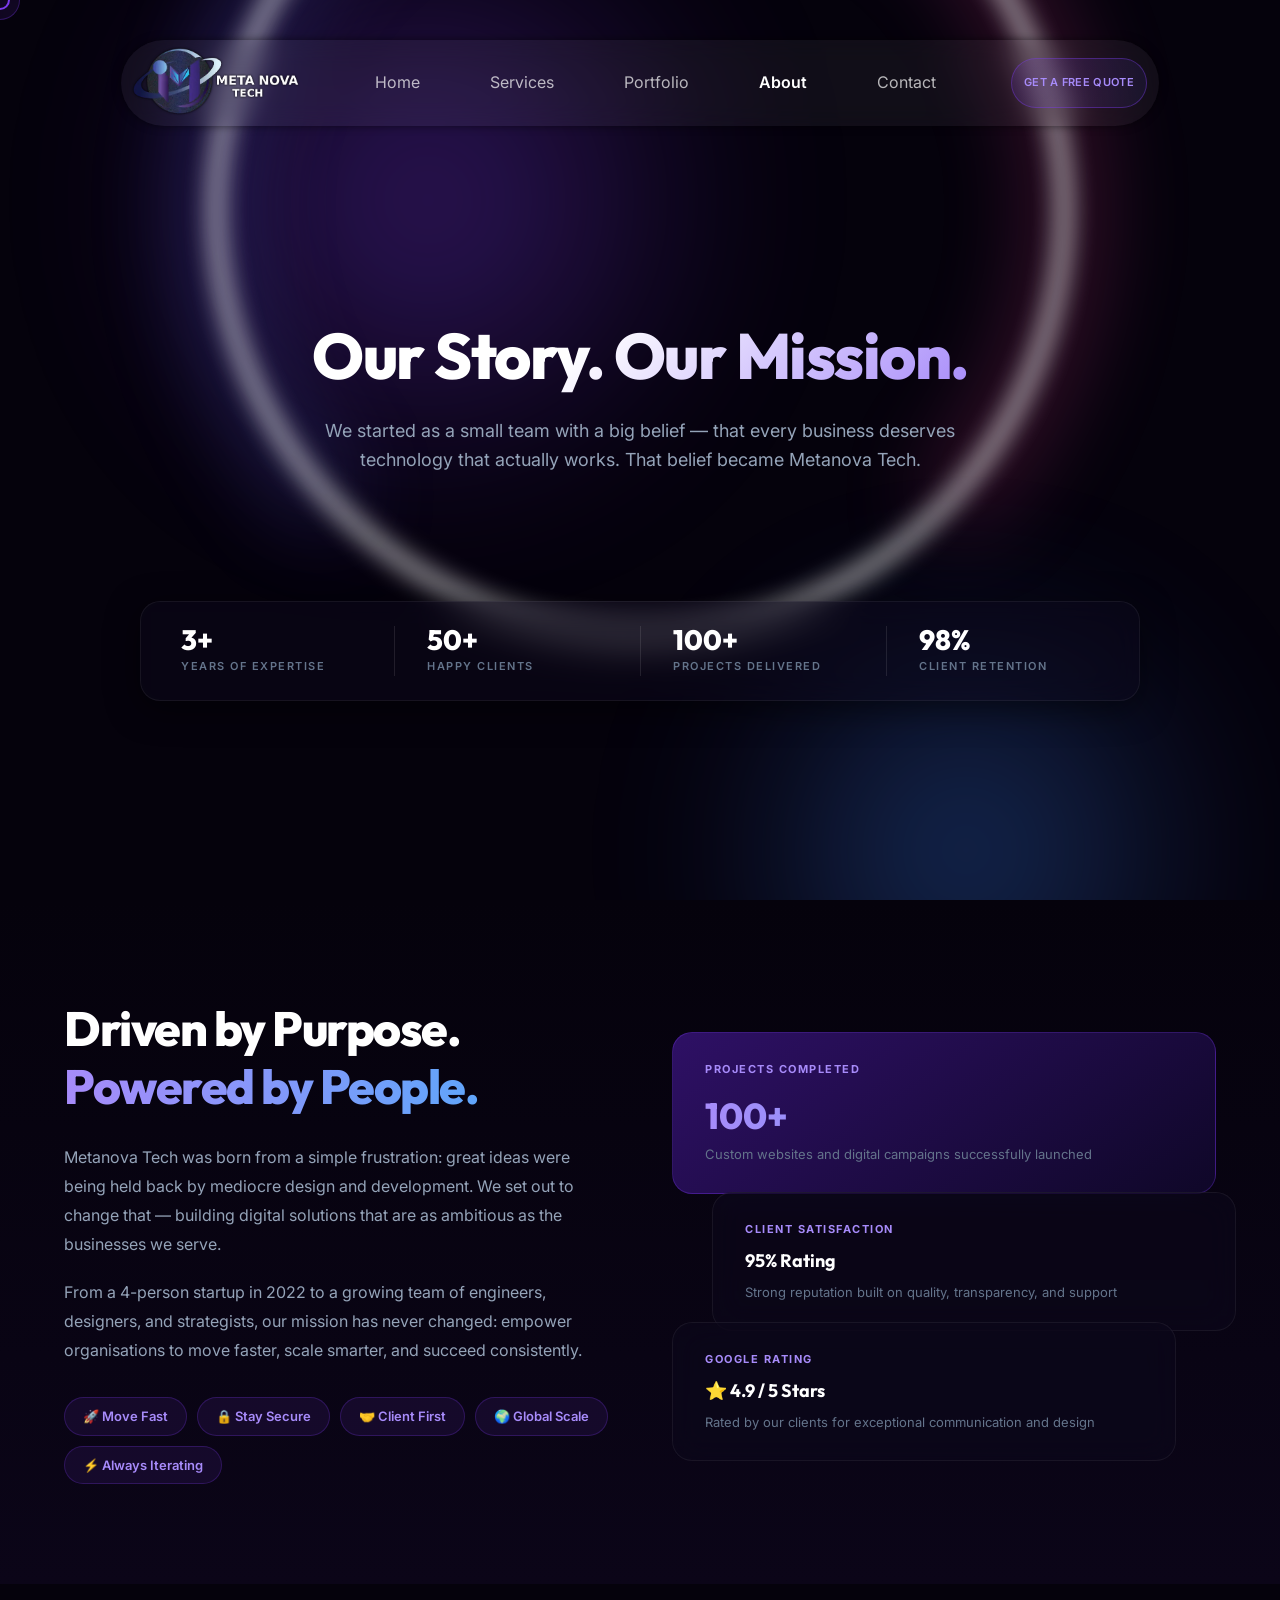
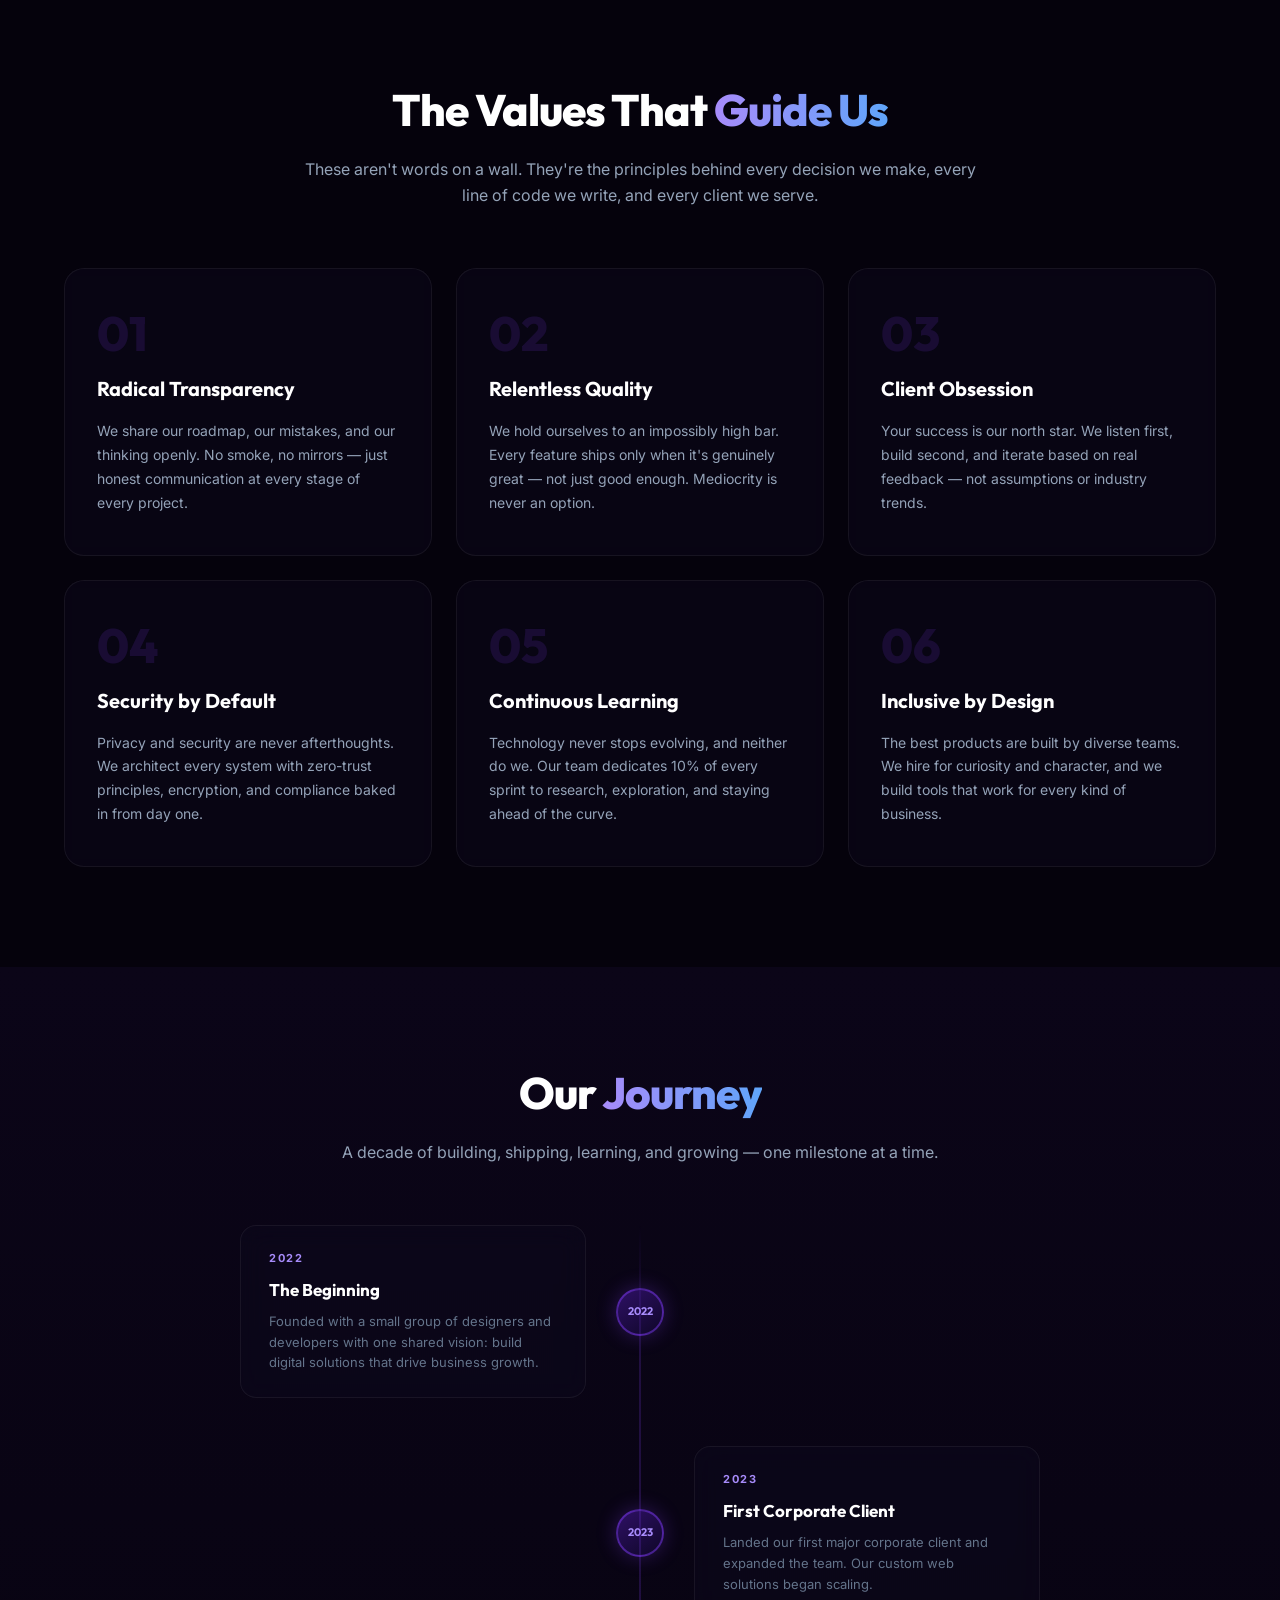
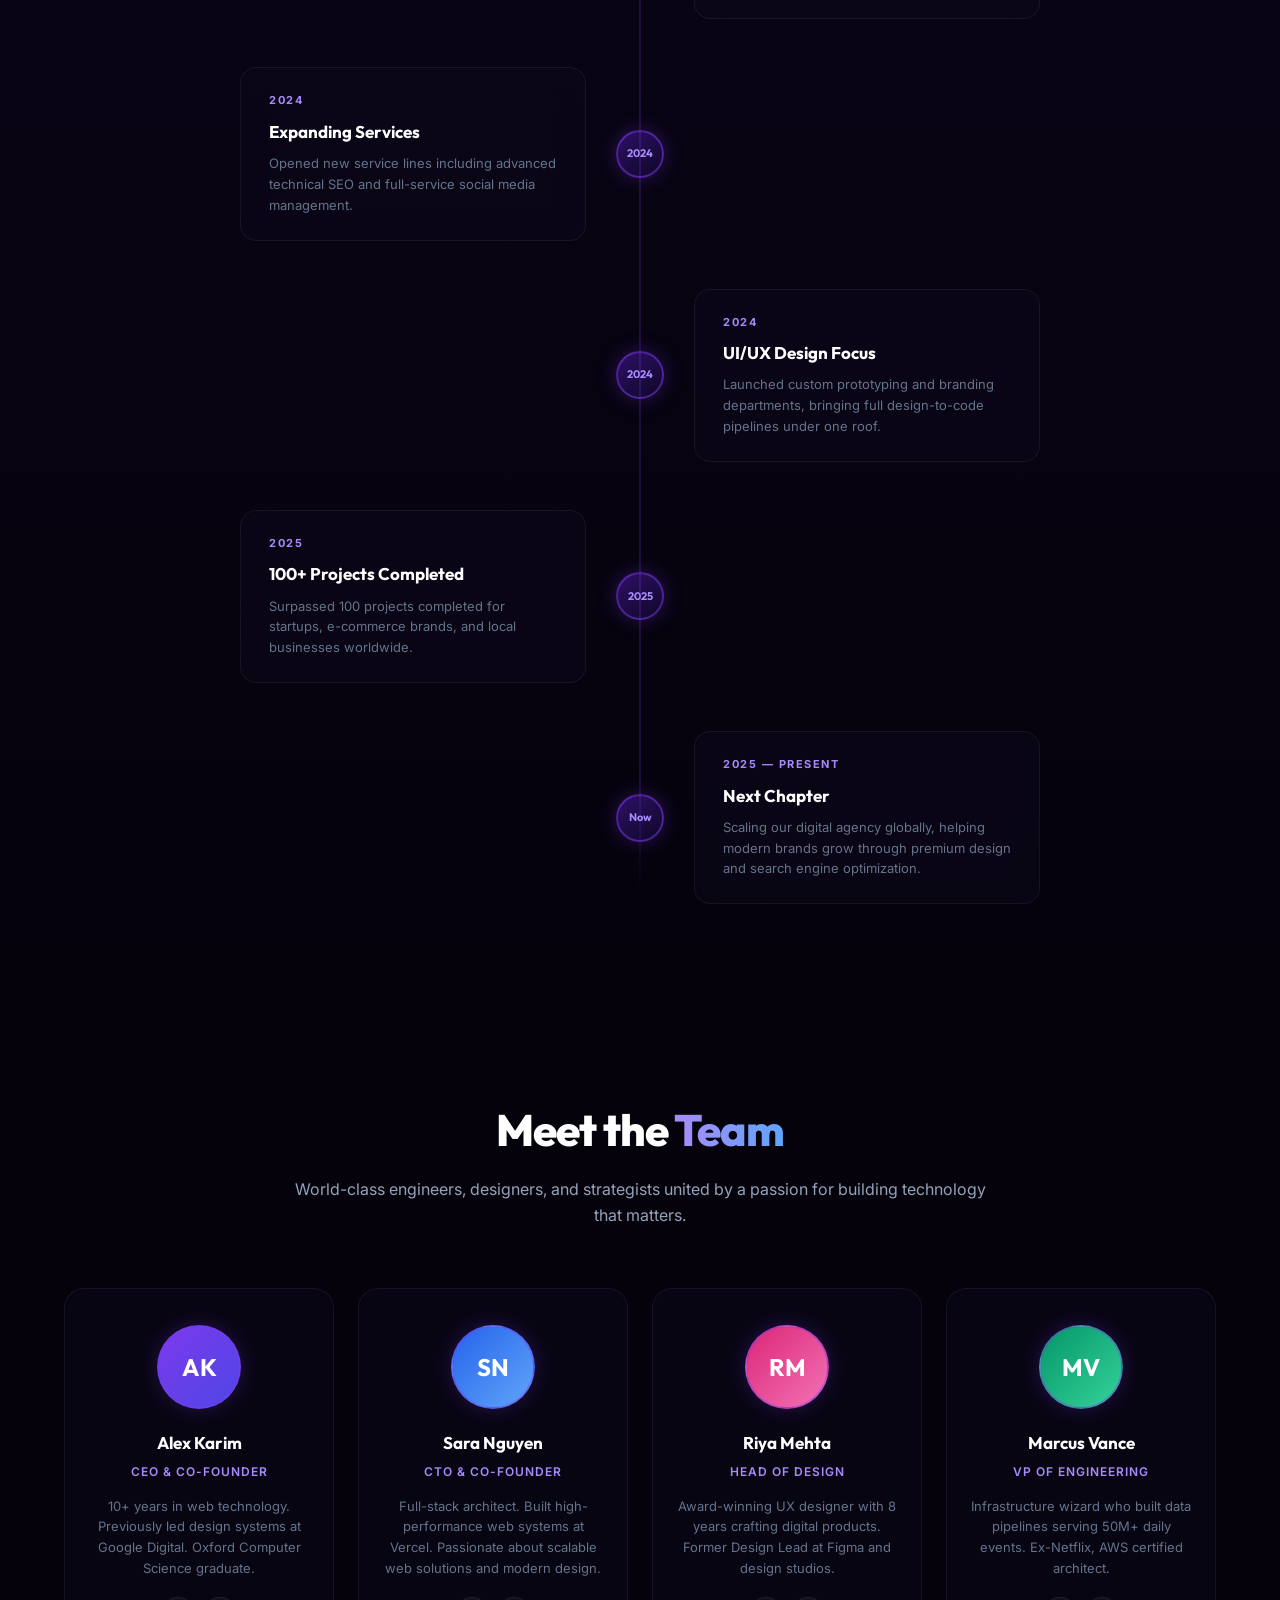
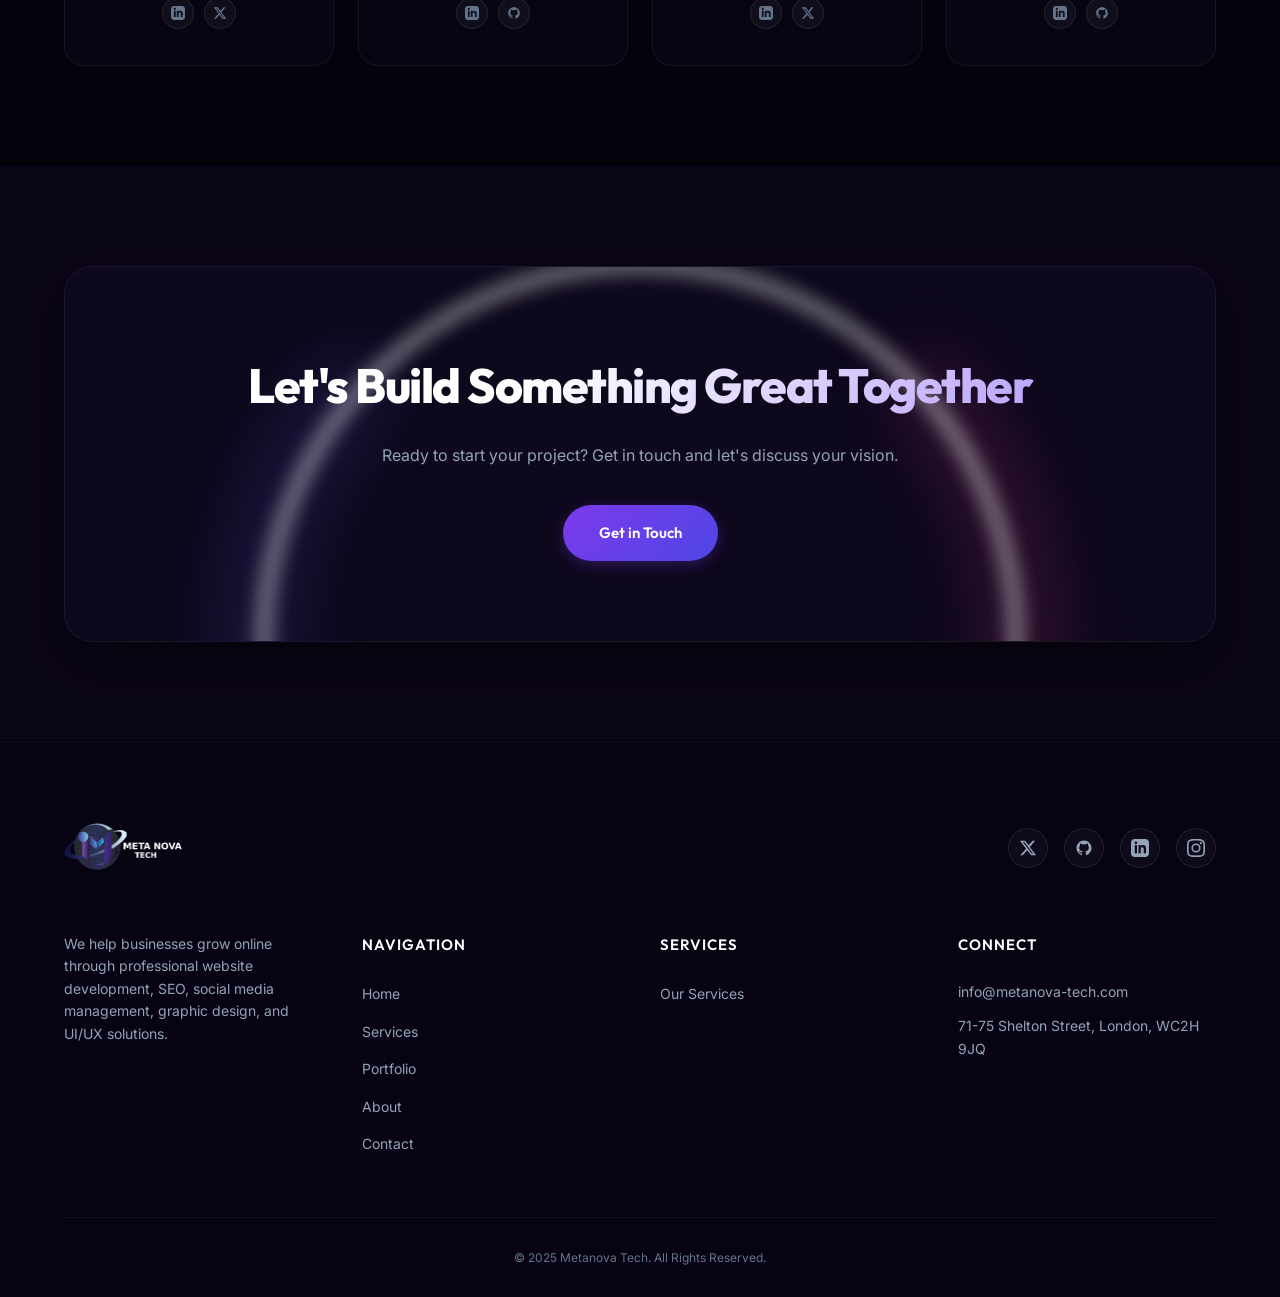
==== commit 3b62637e: "nav btn updated" ====
--- a/about.html
+++ b/about.html
@@ -38,7 +38,7 @@
         <a href="about.html" class="nav-link active" id="nav-about">About</a>
         <a href="contact.html" class="nav-link" id="nav-contact">Contact</a>
       </nav>
-      <a href="contact.html" class="nav-cta btn btn-ghost">Get a Free Quote</a>
+      <a href="contact.html" class="nav-cta">Get a Free Quote</a>
     </div>
   </header>
 
--- a/assets/css/style.css
+++ b/assets/css/style.css
@@ -1,4 +1,49 @@
 @import url('https://fonts.googleapis.com/css2?family=Inter:wght@300;400;500;600;700&family=Outfit:wght@400;500;600;700;800&display=swap');
+
+/* Animated Cursor Styles */
+.cursor {
+  width: 20px;
+  height: 20px;
+  border: 2px solid var(--accent-purple);
+  border-radius: 50%;
+  position: fixed;
+  pointer-events: none;
+  z-index: 9999;
+  transition: transform 0.1s ease-out, opacity 0.3s ease-out;
+  transform: translate(-50%, -50%);
+}
+
+.cursor-follower {
+  width: 40px;
+  height: 40px;
+  background: rgba(124, 58, 237, 0.1);
+  border: 1px solid rgba(124, 58, 237, 0.3);
+  border-radius: 50%;
+  position: fixed;
+  pointer-events: none;
+  z-index: 9998;
+  transition: transform 0.3s ease-out, opacity 0.3s ease-out;
+  transform: translate(-50%, -50%);
+  backdrop-filter: blur(2px);
+}
+
+.cursor.hover {
+  transform: translate(-50%, -50%) scale(1.5);
+  background: rgba(124, 58, 237, 0.2);
+  border-color: var(--accent-purple-light);
+}
+
+.cursor-follower.hover {
+  transform: translate(-50%, -50%) scale(1.2);
+  background: rgba(124, 58, 237, 0.15);
+}
+
+@media (max-width: 768px) {
+  .cursor,
+  .cursor-follower {
+    display: none;
+  }
+}
 
 :root {
   /* Colors */
@@ -218,9 +263,47 @@
 
 .nav-cta {
   margin-left: 60px;
-  font-size: 13px;
-  padding: 6px 16px;
+  font-size: 11px;
+  padding: 4px 12px;
   white-space: nowrap;
+  letter-spacing: 0.3px;
+  font-weight: 600;
+  border-radius: 30px;
+  border: 1px solid rgba(124, 58, 237, 0.4);
+  background: linear-gradient(135deg, rgba(124, 58, 237, 0.15), rgba(99, 102, 241, 0.08));
+  color: var(--accent-purple-light);
+  text-transform: uppercase;
+  position: relative;
+  overflow: hidden;
+  z-index: 1;
+  display: flex;
+  justify-content: center;
+  align-items: center;
+  max-height: 50px;
+  top: 10px;
+}
+
+.nav-cta::before {
+  content: '';
+  position: absolute;
+  top: 0;
+  left: -100%;
+  width: 100%;
+  height: 100%;
+  background: linear-gradient(90deg, transparent, rgba(124, 58, 237, 0.3), transparent);
+  transition: left 0.6s ease;
+  z-index: -1;
+}
+
+.nav-cta:hover::before {
+  left: 100%;
+}
+
+.nav-cta:hover {
+  border-color: rgba(124, 58, 237, 0.8);
+  background: linear-gradient(135deg, rgba(124, 58, 237, 0.25), rgba(99, 102, 241, 0.15));
+  box-shadow: 0 4px 15px rgba(124, 58, 237, 0.25);
+  transform: translateY(-1px);
 }
 
 .nav-menu .nav-link {
@@ -359,9 +442,9 @@
   }
 
   .nav-cta {
-    margin-left: 0;
+    margin-left: 80px;
     margin-top: 0;
-    width: 100%;
+    max-width: 150px;
     opacity: 0;
     max-height: 0;
     overflow: hidden;
@@ -369,6 +452,9 @@
                 max-height 0.6s cubic-bezier(0.4, 0, 0.2, 1),
                 margin-top 0.6s cubic-bezier(0.4, 0, 0.2, 1);
     transition-delay: 0s;
+    padding: 12px 20px;
+    font-size: 13px;
+    top: 0;
   }
 
   .nav-container.nav-active .nav-cta {
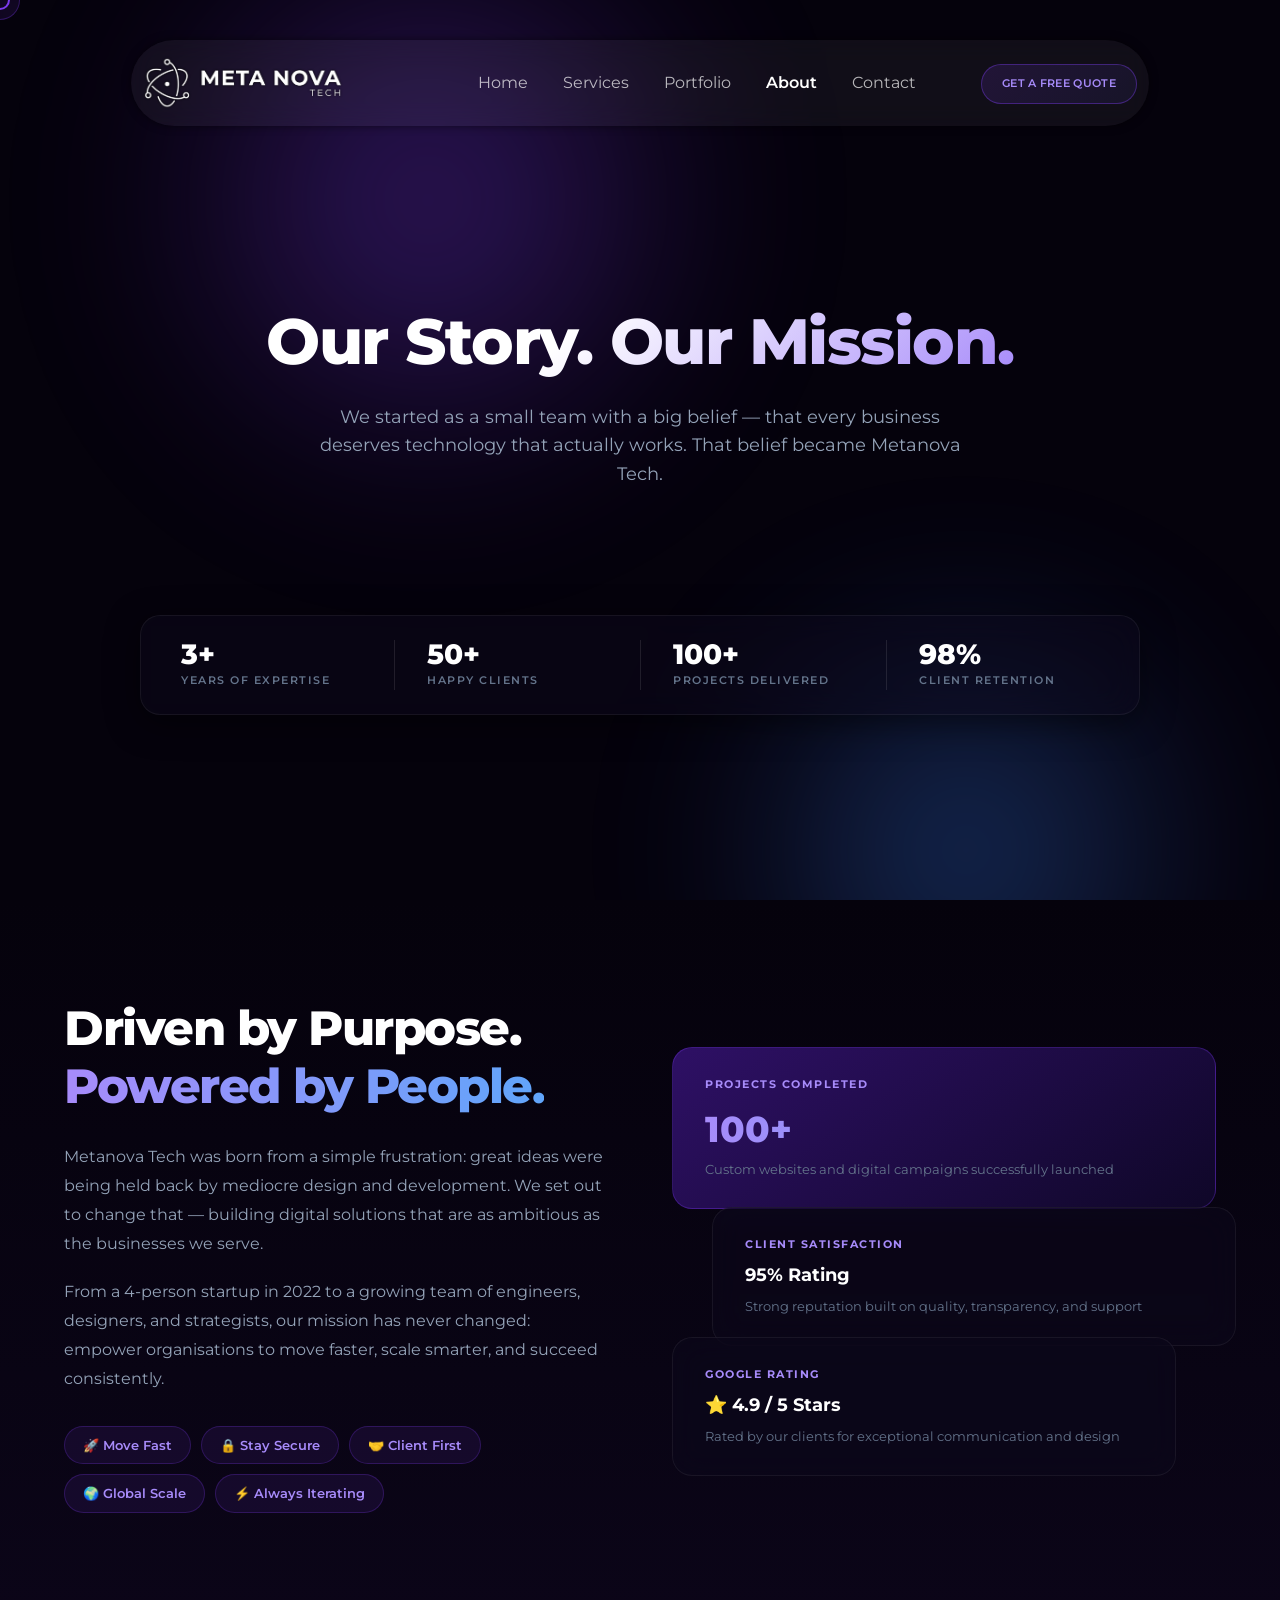
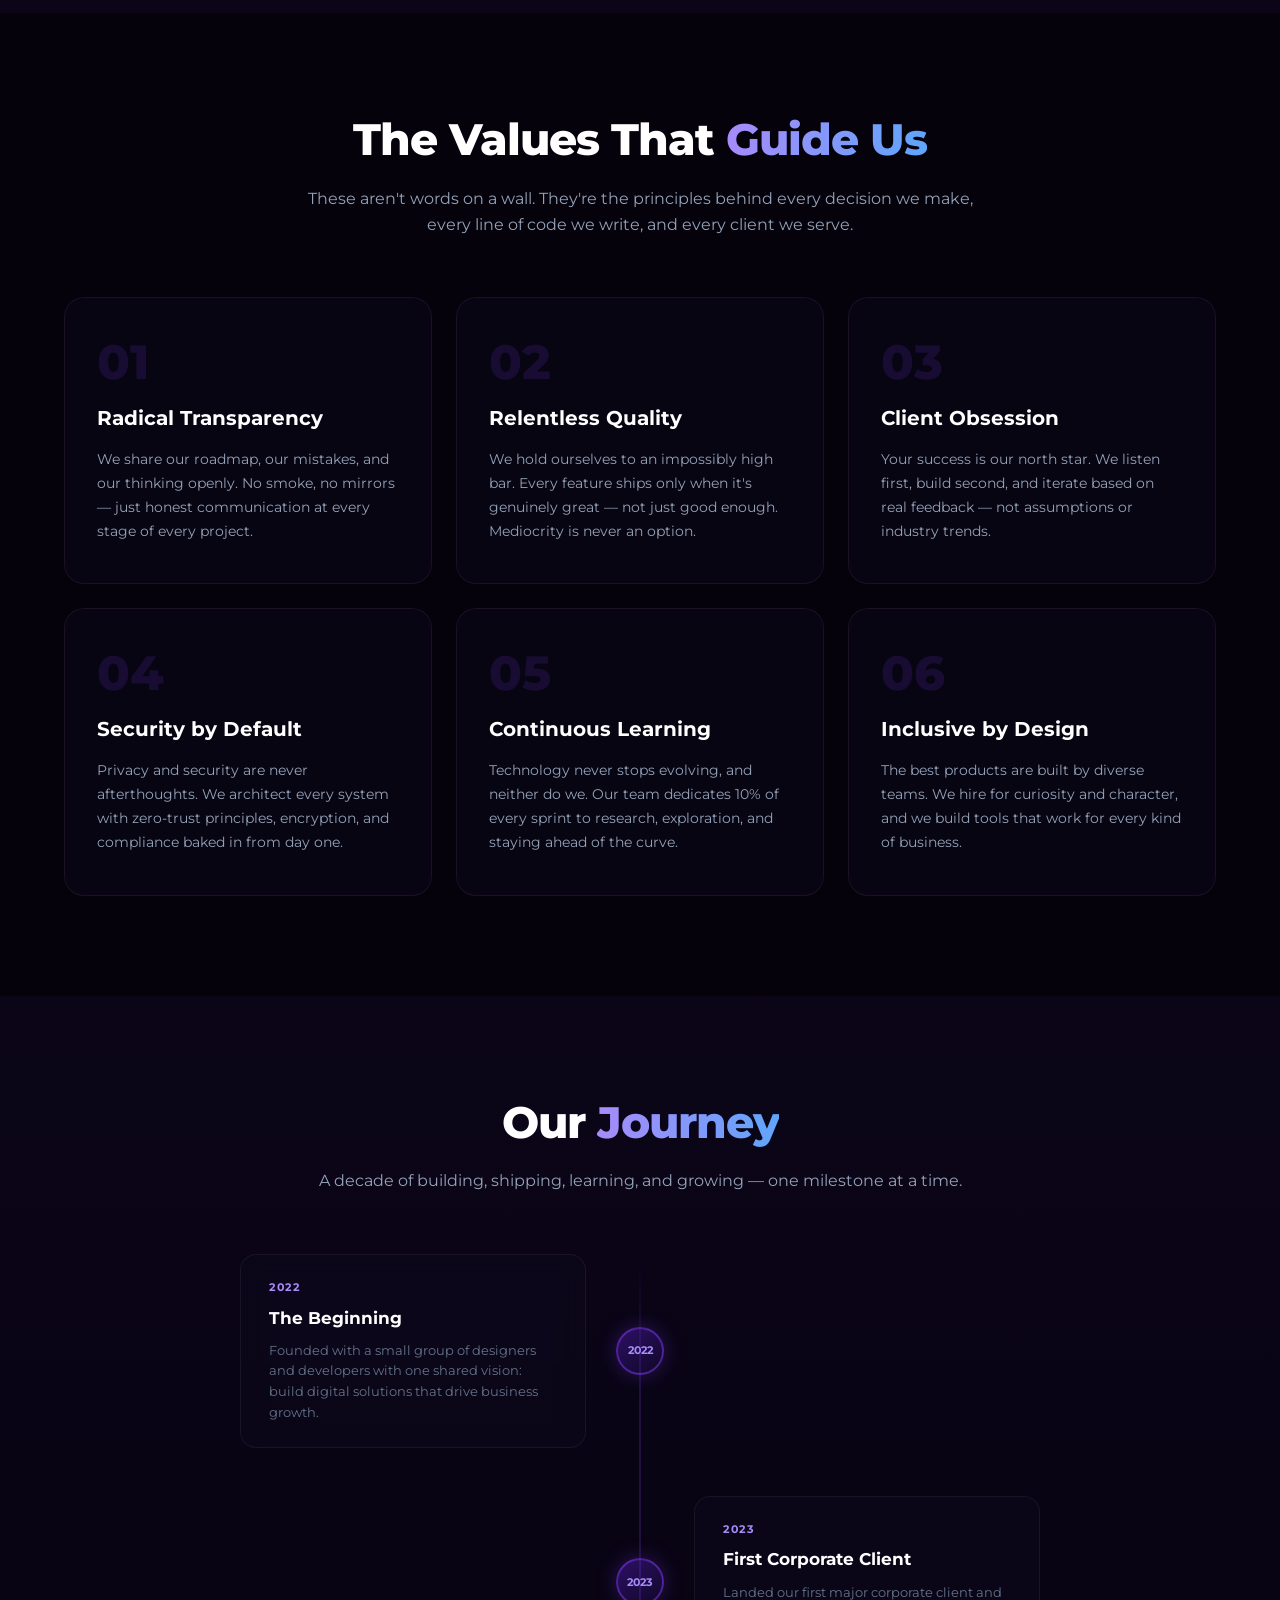
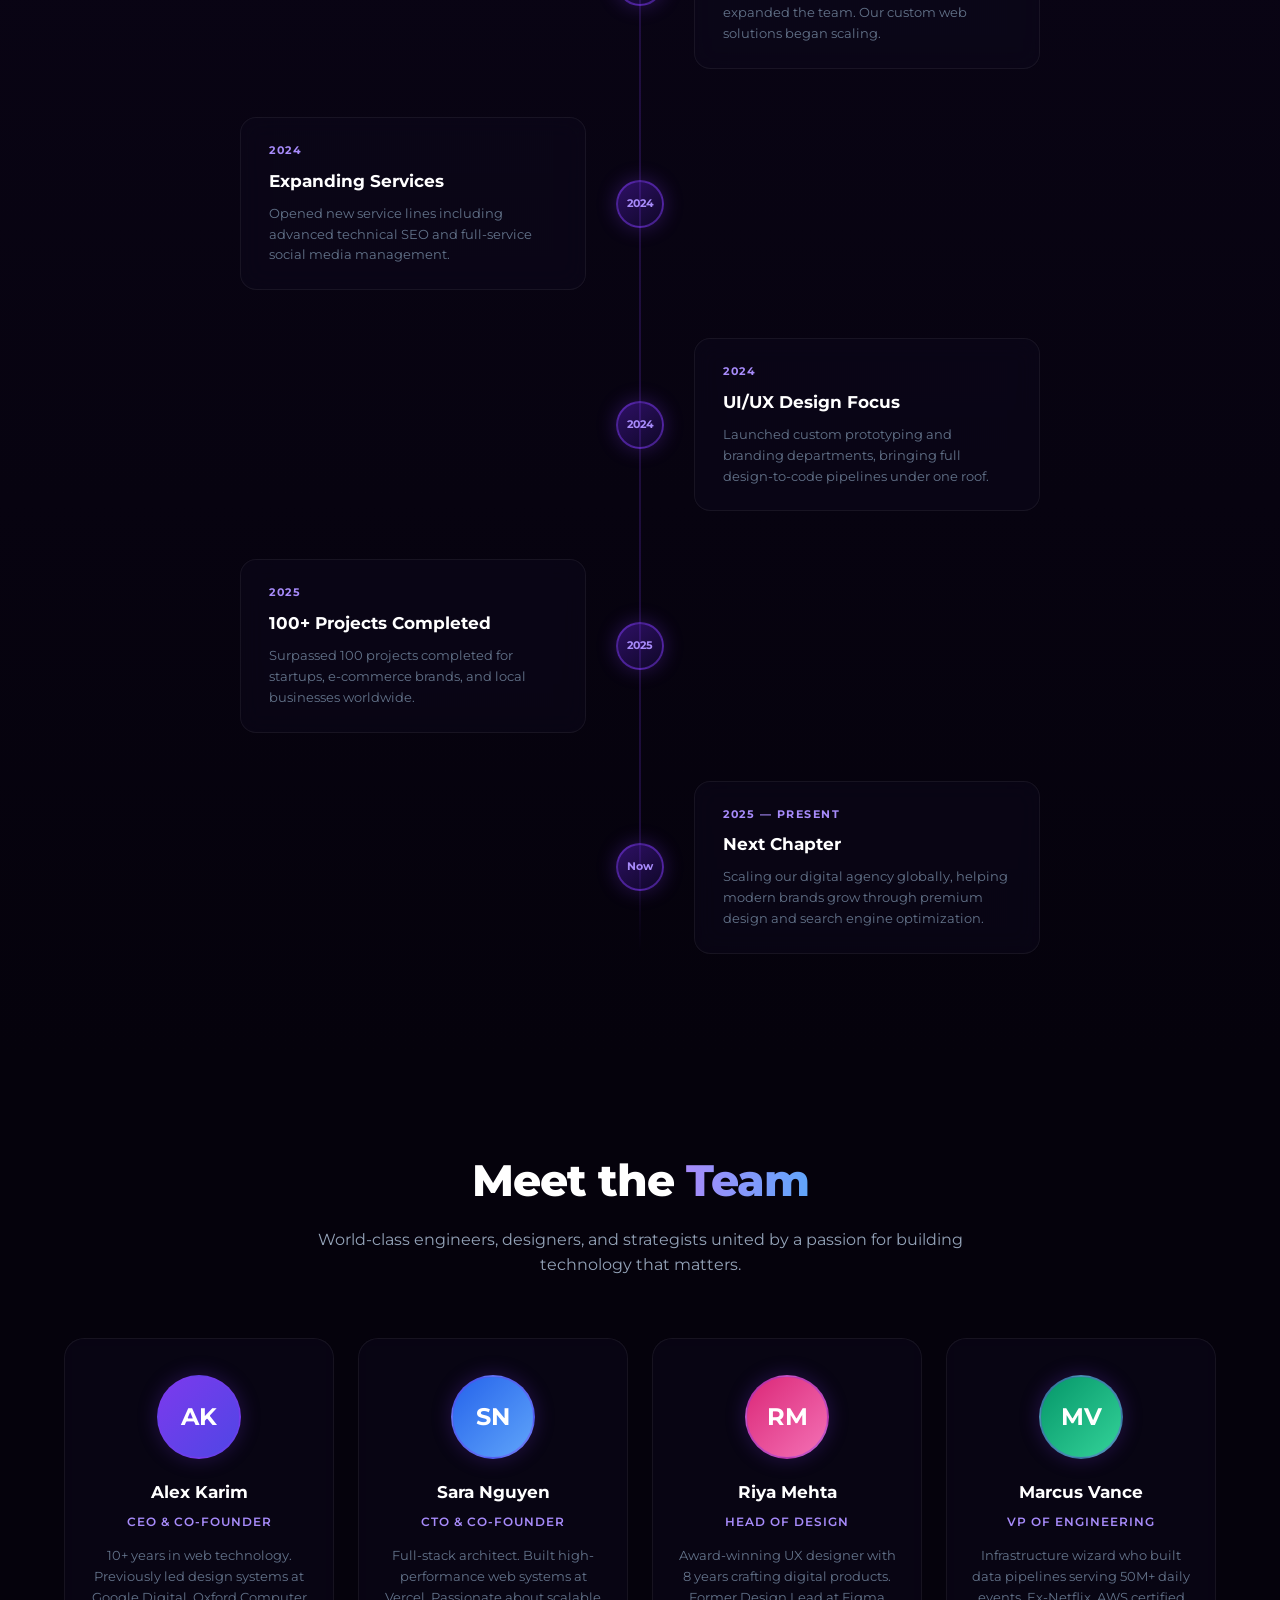
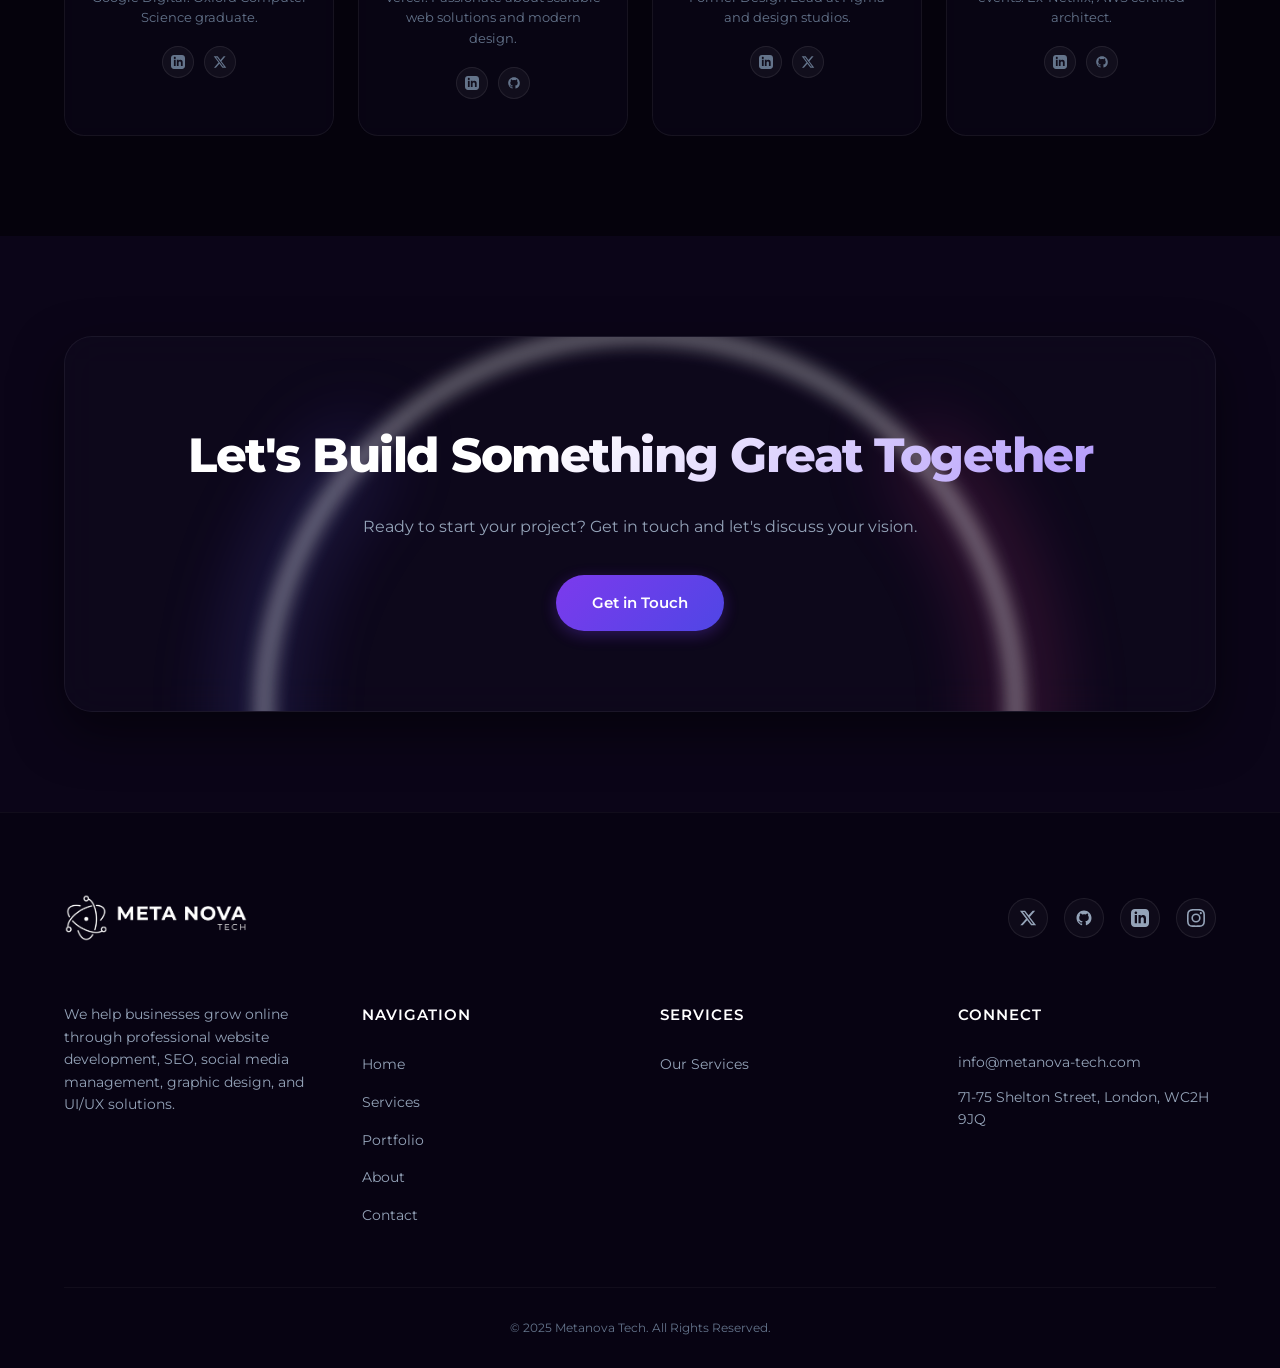
==== commit 0a1040ba: "Updated version with some changes in Portfolio page and section" ====
--- a/about.html
+++ b/about.html
@@ -44,9 +44,6 @@
 
   <!-- Hero Section -->
   <section class="hero" id="hero-section">
-    <!-- Glowing arch over Hero -->
-    <div class="hero-arch-outer"></div>
-    <div class="hero-arch-inner"></div>
     
     <div class="container">
       <div class="hero-content">
--- a/assets/css/style.css
+++ b/assets/css/style.css
@@ -1,4 +1,4 @@
-@import url('https://fonts.googleapis.com/css2?family=Inter:wght@300;400;500;600;700&family=Outfit:wght@400;500;600;700;800&display=swap');
+@import url('https://fonts.googleapis.com/css2?family=Inter:ital,opsz,wght@0,14..32,100..900;1,14..32,100..900&family=Montserrat:wght@300;400;500;600;700;800&family=Nunito+Sans:ital,opsz,wght@0,6..12,200..1000;1,6..12,200..1000&display=swap');
 
 /* Animated Cursor Styles */
 .cursor {
@@ -69,8 +69,8 @@
   --glass-shadow: 0 8px 32px 0 rgba(0, 0, 0, 0.5);
 
   /* Typography */
-  --font-headings: 'Outfit', sans-serif;
-  --font-body: 'Inter', sans-serif;
+  --font-headings: 'Montserrat', sans-serif;
+  --font-body: 'Montserrat', sans-serif ;
 
   /* Spacing */
   --container-width: 1200px;
@@ -90,7 +90,7 @@
 body {
   background-color: var(--bg-color);
   color: #ffffff;
-  font-family: var(--font-body);
+  font-family: var(--font-body) !important;
   line-height: 1.6;
   overflow-x: hidden;
   position: relative;
@@ -191,6 +191,7 @@
   display: flex;
   justify-content: center;
   align-items: center;
+  font-family: Montserrat !important;
 }
 
 .nav-container {
@@ -239,6 +240,7 @@
 
 .logo-img {
   width: auto;
+  width: 200px;
   height: 70px;
   object-fit: contain;
   transition: all 0.3s ease;
@@ -248,8 +250,8 @@
 .nav-menu {
   display: flex;
   flex-direction: row;
-  gap: 40px;
-  margin-left: 60px;
+  gap: 5px;
+  margin-left: 120px;
   margin-top: 0;
   padding: 0;
   opacity: 1;
@@ -262,9 +264,9 @@
 }
 
 .nav-cta {
-  margin-left: 60px;
+  margin-left: 50px;
   font-size: 11px;
-  padding: 4px 12px;
+  padding: 4px 20px;
   white-space: nowrap;
   letter-spacing: 0.3px;
   font-weight: 600;
@@ -279,8 +281,9 @@
   display: flex;
   justify-content: center;
   align-items: center;
-  max-height: 50px;
-  top: 10px;
+  max-height: 40px;
+  top: 16px;
+  min-width: 120px;
 }
 
 .nav-cta::before {
@@ -442,7 +445,7 @@
   }
 
   .nav-cta {
-    margin-left: 80px;
+    margin-left: 100px;
     margin-top: 0;
     max-width: 150px;
     opacity: 0;
@@ -455,6 +458,7 @@
     padding: 12px 20px;
     font-size: 13px;
     top: 0;
+
   }
 
   .nav-container.nav-active .nav-cta {
@@ -1711,6 +1715,7 @@
   height: 100%;
   object-fit: cover;
   transition: transform 0.4s ease;
+  object-position: top;
 }
 
 .portfolio-item:hover .portfolio-image img {
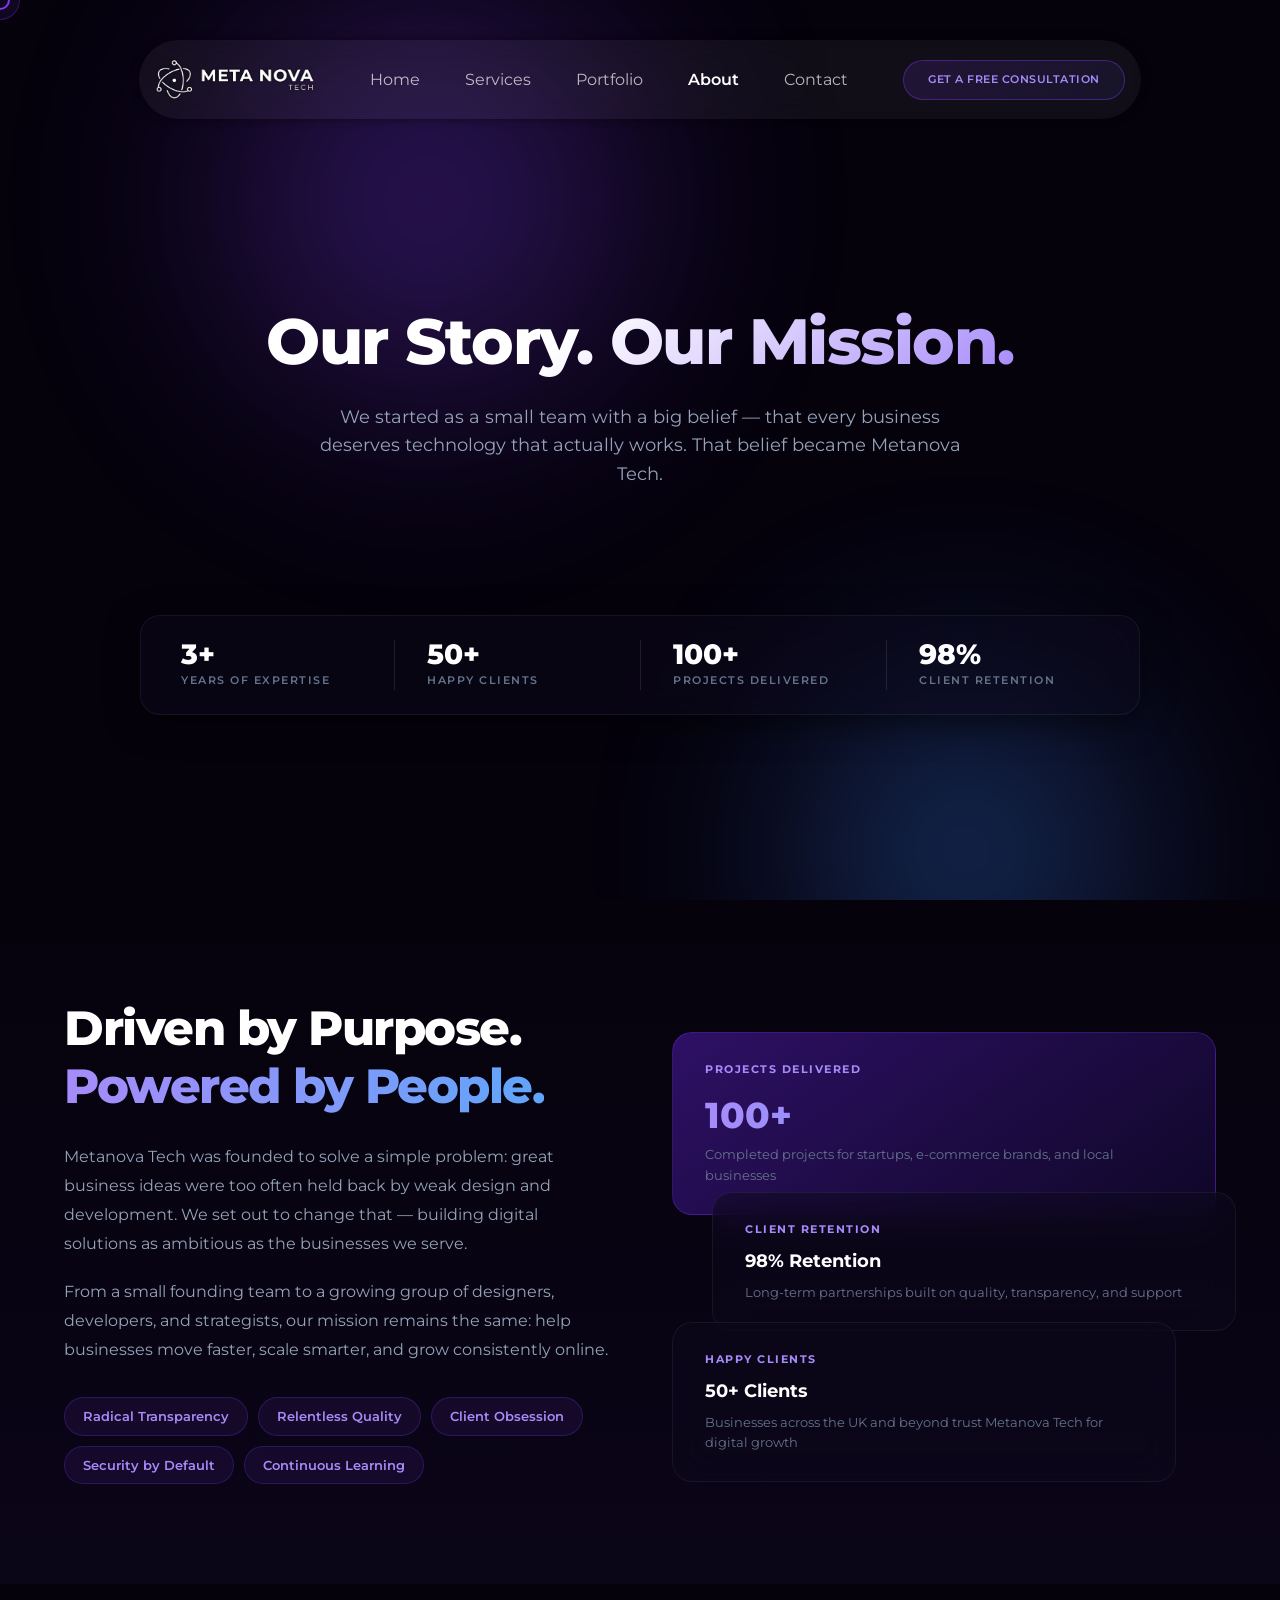
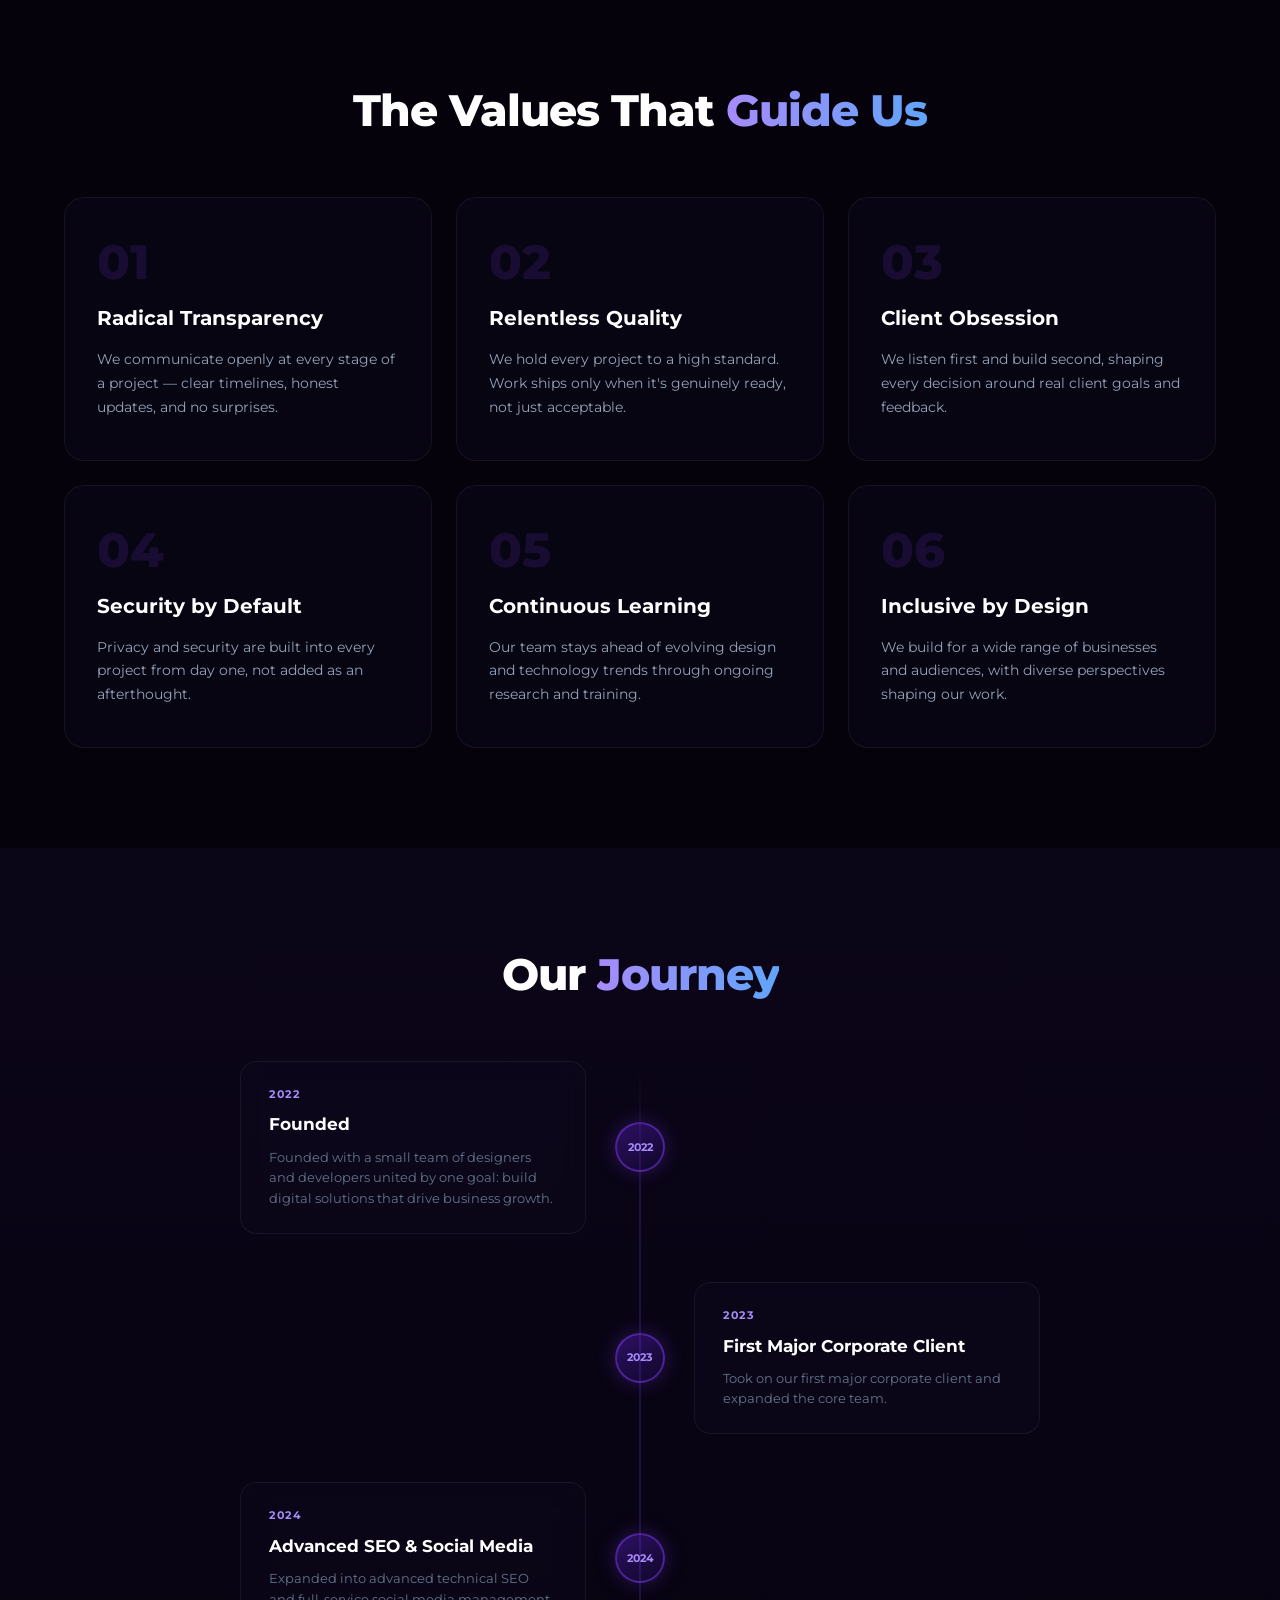
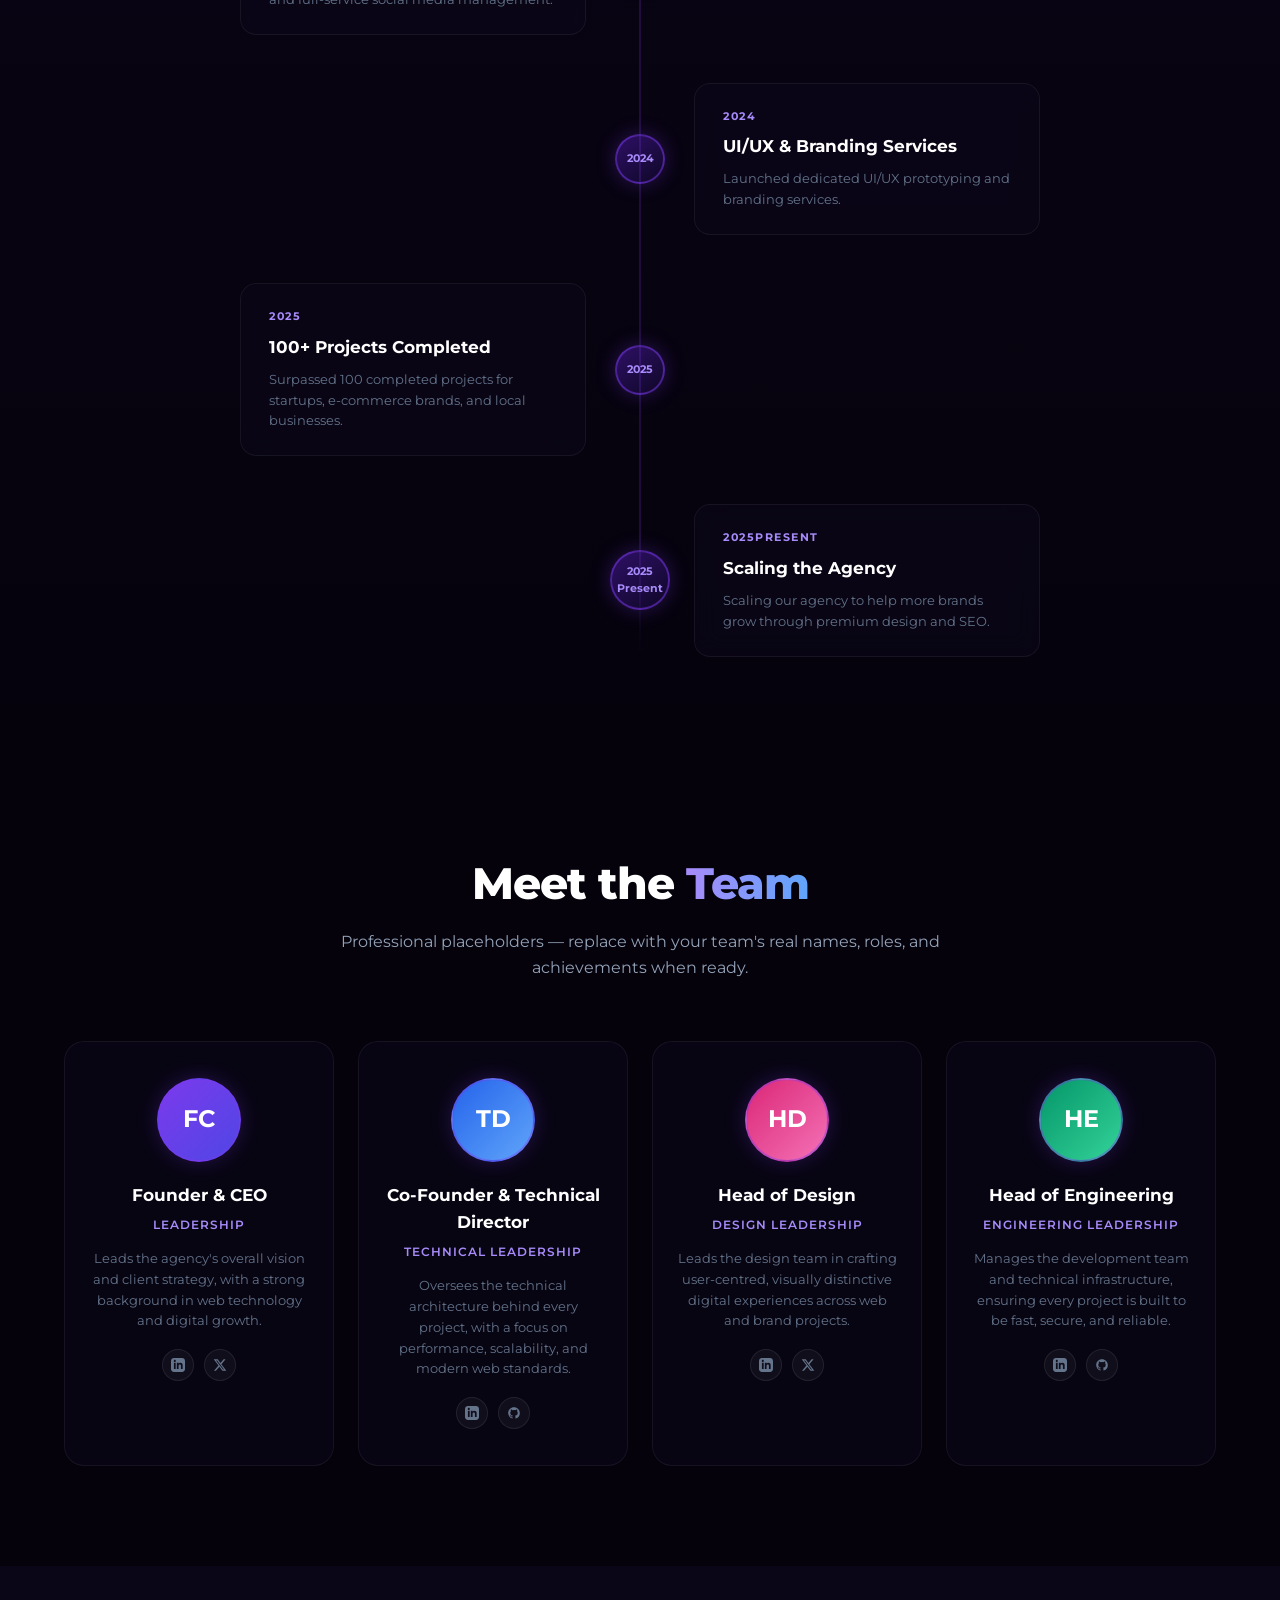
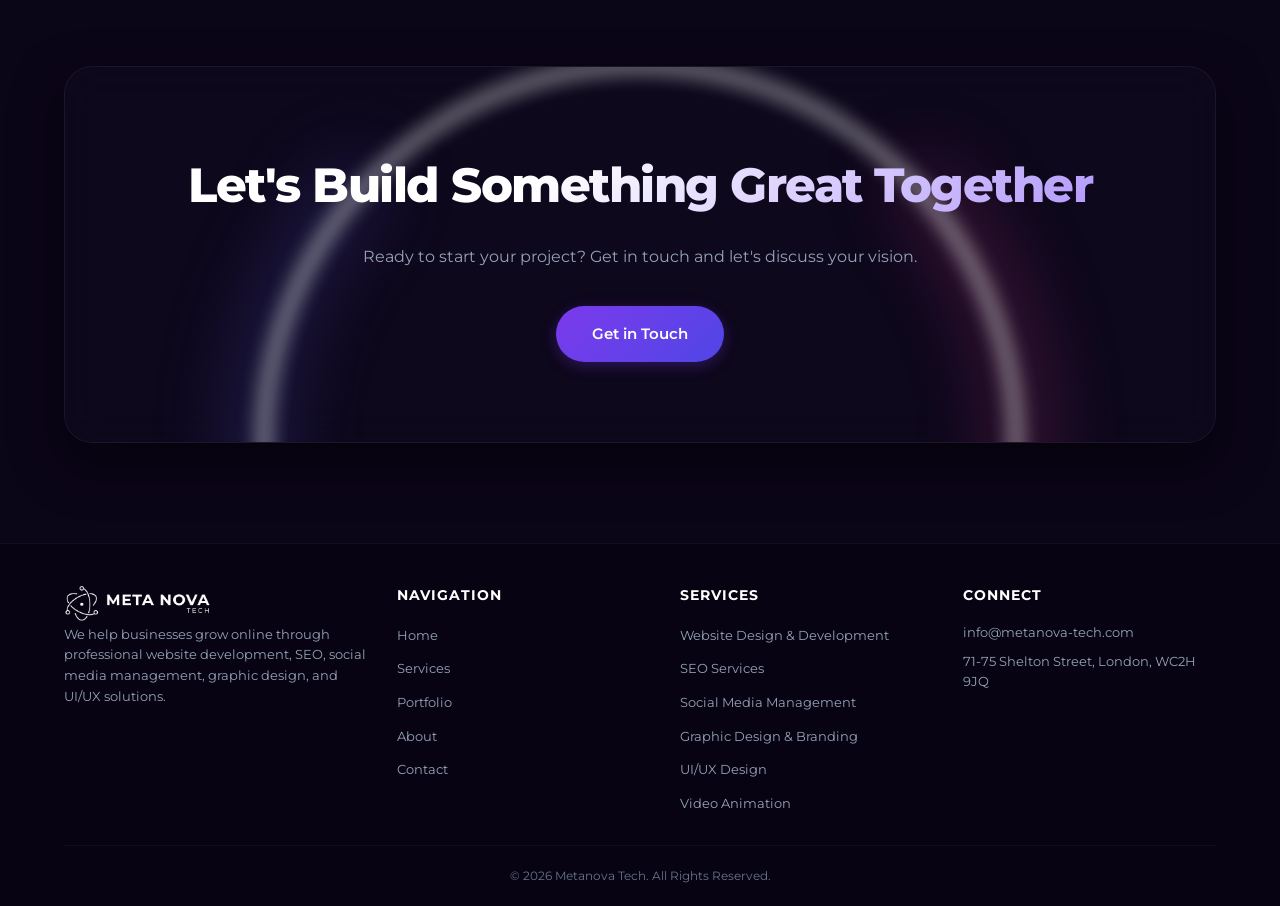
==== commit 1dc46d76: "services page updated and some other changes" ====
--- a/about.html
+++ b/about.html
@@ -3,8 +3,8 @@
 <head>
   <meta charset="UTF-8">
   <meta name="viewport" content="width=device-width, initial-scale=1.0">
-  <title>About Us – Metanova Tech.</title>
-  <meta name="description" content="Learn about the Metanova Tech team — our mission, values, and the story behind the agency built to power digital growth.">
+  <title>About Us | Meet the Metanova Tech Team – UK Digital Agency</title>
+  <meta name="description" content="Learn about Metanova Tech, a UK-based digital agency built on transparency, quality, and client-first values. Meet the team behind our web design and growth work.">
   <link rel="stylesheet" href="assets/css/style.css">
 </head>
 <body>
@@ -38,7 +38,7 @@
         <a href="about.html" class="nav-link active" id="nav-about">About</a>
         <a href="contact.html" class="nav-link" id="nav-contact">Contact</a>
       </nav>
-      <a href="contact.html" class="nav-cta">Get a Free Quote</a>
+      <a href="contact.html" class="nav-cta">Get a Free Consultation</a>
     </div>
   </header>
 
@@ -88,32 +88,32 @@
       <div class="mission-grid">
         <div class="mission-content">
           <h2>Driven by Purpose.<br><span>Powered by People.</span></h2>
-          <p>Metanova Tech was born from a simple frustration: great ideas were being held back by mediocre design and development. We set out to change that — building digital solutions that are as ambitious as the businesses we serve.</p>
-          <p>From a 4-person startup in 2022 to a growing team of engineers, designers, and strategists, our mission has never changed: empower organisations to move faster, scale smarter, and succeed consistently.</p>
+          <p>Metanova Tech was founded to solve a simple problem: great business ideas were too often held back by weak design and development. We set out to change that — building digital solutions as ambitious as the businesses we serve.</p>
+          <p>From a small founding team to a growing group of designers, developers, and strategists, our mission remains the same: help businesses move faster, scale smarter, and grow consistently online.</p>
           <div class="mission-pills">
-            <span class="mission-pill">🚀 Move Fast</span>
-            <span class="mission-pill">🔒 Stay Secure</span>
-            <span class="mission-pill">🤝 Client First</span>
-            <span class="mission-pill">🌍 Global Scale</span>
-            <span class="mission-pill">⚡ Always Iterating</span>
+            <span class="mission-pill">Radical Transparency</span>
+            <span class="mission-pill">Relentless Quality</span>
+            <span class="mission-pill">Client Obsession</span>
+            <span class="mission-pill">Security by Default</span>
+            <span class="mission-pill">Continuous Learning</span>
           </div>
         </div>
         <div class="mission-visual">
           <div class="mission-card-stack">
             <div class="m-card m-card-1">
-              <div class="card-label">Projects Completed</div>
+              <div class="card-label">Projects Delivered</div>
               <div class="m-metric">100+</div>
-              <p>Custom websites and digital campaigns successfully launched</p>
+              <p>Completed projects for startups, e-commerce brands, and local businesses</p>
             </div>
             <div class="m-card m-card-2">
-              <div class="card-label">Client Satisfaction</div>
-              <h4>95% Rating</h4>
-              <p>Strong reputation built on quality, transparency, and support</p>
+              <div class="card-label">Client Retention</div>
+              <h4>98% Retention</h4>
+              <p>Long-term partnerships built on quality, transparency, and support</p>
             </div>
             <div class="m-card m-card-3">
-              <div class="card-label">Google Rating</div>
-              <h4>⭐ 4.9 / 5 Stars</h4>
-              <p>Rated by our clients for exceptional communication and design</p>
+              <div class="card-label">Happy Clients</div>
+              <h4>50+ Clients</h4>
+              <p>Businesses across the UK and beyond trust Metanova Tech for digital growth</p>
             </div>
           </div>
         </div>
@@ -126,38 +126,37 @@
     <div class="container">
       <div class="section-header">
         <h2>The Values That <span>Guide Us</span></h2>
-        <p>These aren't words on a wall. They're the principles behind every decision we make, every line of code we write, and every client we serve.</p>
       </div>
       <div class="values-grid">
         <div class="value-card">
           <div class="value-number">01</div>
           <h3>Radical Transparency</h3>
-          <p>We share our roadmap, our mistakes, and our thinking openly. No smoke, no mirrors — just honest communication at every stage of every project.</p>
+          <p>We communicate openly at every stage of a project — clear timelines, honest updates, and no surprises.</p>
         </div>
         <div class="value-card">
           <div class="value-number">02</div>
           <h3>Relentless Quality</h3>
-          <p>We hold ourselves to an impossibly high bar. Every feature ships only when it's genuinely great — not just good enough. Mediocrity is never an option.</p>
+          <p>We hold every project to a high standard. Work ships only when it's genuinely ready, not just acceptable.</p>
         </div>
         <div class="value-card">
           <div class="value-number">03</div>
           <h3>Client Obsession</h3>
-          <p>Your success is our north star. We listen first, build second, and iterate based on real feedback — not assumptions or industry trends.</p>
+          <p>We listen first and build second, shaping every decision around real client goals and feedback.</p>
         </div>
         <div class="value-card">
           <div class="value-number">04</div>
           <h3>Security by Default</h3>
-          <p>Privacy and security are never afterthoughts. We architect every system with zero-trust principles, encryption, and compliance baked in from day one.</p>
+          <p>Privacy and security are built into every project from day one, not added as an afterthought.</p>
         </div>
         <div class="value-card">
           <div class="value-number">05</div>
           <h3>Continuous Learning</h3>
-          <p>Technology never stops evolving, and neither do we. Our team dedicates 10% of every sprint to research, exploration, and staying ahead of the curve.</p>
+          <p>Our team stays ahead of evolving design and technology trends through ongoing research and training.</p>
         </div>
         <div class="value-card">
           <div class="value-number">06</div>
           <h3>Inclusive by Design</h3>
-          <p>The best products are built by diverse teams. We hire for curiosity and character, and we build tools that work for every kind of business.</p>
+          <p>We build for a wide range of businesses and audiences, with diverse perspectives shaping our work.</p>
         </div>
       </div>
     </div>
@@ -168,15 +167,14 @@
     <div class="container">
       <div class="section-header">
         <h2>Our <span>Journey</span></h2>
-        <p>A decade of building, shipping, learning, and growing — one milestone at a time.</p>
       </div>
       <div class="timeline">
 
         <div class="timeline-item">
           <div class="timeline-content">
             <div class="timeline-year">2022</div>
-            <h4>The Beginning</h4>
-            <p>Founded with a small group of designers and developers with one shared vision: build digital solutions that drive business growth.</p>
+            <h4>Founded</h4>
+            <p>Founded with a small team of designers and developers united by one goal: build digital solutions that drive business growth.</p>
           </div>
           <div class="timeline-dot">2022</div>
           <div class="timeline-empty"></div>
@@ -187,16 +185,16 @@
           <div class="timeline-dot">2023</div>
           <div class="timeline-content">
             <div class="timeline-year">2023</div>
-            <h4>First Corporate Client</h4>
-            <p>Landed our first major corporate client and expanded the team. Our custom web solutions began scaling.</p>
+            <h4>First Major Corporate Client</h4>
+            <p>Took on our first major corporate client and expanded the core team.</p>
           </div>
         </div>
 
         <div class="timeline-item">
           <div class="timeline-content">
             <div class="timeline-year">2024</div>
-            <h4>Expanding Services</h4>
-            <p>Opened new service lines including advanced technical SEO and full-service social media management.</p>
+            <h4>Advanced SEO & Social Media</h4>
+            <p>Expanded into advanced technical SEO and full-service social media management.</p>
           </div>
           <div class="timeline-dot">2024</div>
           <div class="timeline-empty"></div>
@@ -207,8 +205,8 @@
           <div class="timeline-dot">2024</div>
           <div class="timeline-content">
             <div class="timeline-year">2024</div>
-            <h4>UI/UX Design Focus</h4>
-            <p>Launched custom prototyping and branding departments, bringing full design-to-code pipelines under one roof.</p>
+            <h4>UI/UX & Branding Services</h4>
+            <p>Launched dedicated UI/UX prototyping and branding services.</p>
           </div>
         </div>
 
@@ -216,7 +214,7 @@
           <div class="timeline-content">
             <div class="timeline-year">2025</div>
             <h4>100+ Projects Completed</h4>
-            <p>Surpassed 100 projects completed for startups, e-commerce brands, and local businesses worldwide.</p>
+            <p>Surpassed 100 completed projects for startups, e-commerce brands, and local businesses.</p>
           </div>
           <div class="timeline-dot">2025</div>
           <div class="timeline-empty"></div>
@@ -224,11 +222,11 @@
 
         <div class="timeline-item">
           <div class="timeline-empty"></div>
-          <div class="timeline-dot">Now</div>
-          <div class="timeline-content">
-            <div class="timeline-year">2025 — Present</div>
-            <h4>Next Chapter</h4>
-            <p>Scaling our digital agency globally, helping modern brands grow through premium design and search engine optimization.</p>
+          <div class="timeline-dot last">2025 Present</div>
+          <div class="timeline-content">
+            <div class="timeline-year">2025Present</div>
+            <h4>Scaling the Agency</h4>
+            <p>Scaling our agency to help more brands grow through premium design and SEO.</p>
           </div>
         </div>
 
@@ -241,15 +239,15 @@
     <div class="container">
       <div class="section-header">
         <h2>Meet the <span>Team</span></h2>
-        <p>World-class engineers, designers, and strategists united by a passion for building technology that matters.</p>
+        <p>Professional placeholders — replace with your team's real names, roles, and achievements when ready.</p>
       </div>
       <div class="team-grid">
 
         <div class="team-card">
-          <div class="team-avatar" style="background:linear-gradient(135deg,#7c3aed,#4f46e5);">AK</div>
-          <h4>Alex Karim</h4>
-          <div class="team-role">CEO &amp; Co-Founder</div>
-          <p class="team-bio">10+ years in web technology. Previously led design systems at Google Digital. Oxford Computer Science graduate.</p>
+          <div class="team-avatar" style="background:linear-gradient(135deg,#7c3aed,#4f46e5);">FC</div>
+          <h4>Founder & CEO</h4>
+          <div class="team-role">Leadership</div>
+          <p class="team-bio">Leads the agency's overall vision and client strategy, with a strong background in web technology and digital growth.</p>
           <div class="team-socials">
             <a href="#" class="team-social-btn" aria-label="LinkedIn"><svg viewBox="0 0 24 24"><path d="M19 0h-14c-2.761 0-5 2.239-5 5v14c0 2.761 2.239 5 5 5h14c2.762 0 5-2.239 5-5v-14c0-2.761-2.238-5-5-5zm-11 19h-3v-11h3v11zm-1.5-12.268c-.966 0-1.75-.79-1.75-1.764s.784-1.764 1.75-1.764 1.75.79 1.75 1.764-.783 1.764-1.75 1.764zm13.5 12.268h-3v-5.604c0-3.368-4-3.113-4 0v5.604h-3v-11h3v1.765c1.396-2.586 7-2.777 7 2.476v6.759z"/></svg></a>
             <a href="#" class="team-social-btn" aria-label="Twitter"><svg viewBox="0 0 24 24"><path d="M18.244 2.25h3.308l-7.227 8.26 8.502 11.24H16.17l-5.214-6.817L4.99 21.75H1.68l7.73-8.835L1.254 2.25H8.08l4.713 6.231zm-1.161 17.52h1.833L7.084 4.126H5.117z"/></svg></a>
@@ -257,10 +255,10 @@
         </div>
 
         <div class="team-card">
-          <div class="team-avatar" style="background:linear-gradient(135deg,#2563eb,#60a5fa);">SN</div>
-          <h4>Sara Nguyen</h4>
-          <div class="team-role">CTO &amp; Co-Founder</div>
-          <p class="team-bio">Full-stack architect. Built high-performance web systems at Vercel. Passionate about scalable web solutions and modern design.</p>
+          <div class="team-avatar" style="background:linear-gradient(135deg,#2563eb,#60a5fa);">TD</div>
+          <h4>Co-Founder & Technical Director</h4>
+          <div class="team-role">Technical Leadership</div>
+          <p class="team-bio">Oversees the technical architecture behind every project, with a focus on performance, scalability, and modern web standards.</p>
           <div class="team-socials">
             <a href="#" class="team-social-btn" aria-label="LinkedIn"><svg viewBox="0 0 24 24"><path d="M19 0h-14c-2.761 0-5 2.239-5 5v14c0 2.761 2.239 5 5 5h14c2.762 0 5-2.239 5-5v-14c0-2.761-2.238-5-5-5zm-11 19h-3v-11h3v11zm-1.5-12.268c-.966 0-1.75-.79-1.75-1.764s.784-1.764 1.75-1.764 1.75.79 1.75 1.764-.783 1.764-1.75 1.764zm13.5 12.268h-3v-5.604c0-3.368-4-3.113-4 0v5.604h-3v-11h3v1.765c1.396-2.586 7-2.777 7 2.476v6.759z"/></svg></a>
             <a href="#" class="team-social-btn" aria-label="GitHub"><svg viewBox="0 0 24 24"><path d="M12 2C6.477 2 2 6.484 2 12.017c0 4.425 2.865 8.18 6.839 9.504.5.092.682-.217.682-.483 0-.237-.008-.868-.013-1.703-2.782.605-3.369-1.343-3.369-1.343-.454-1.158-1.11-1.466-1.11-1.466-.908-.62.069-.608.069-.608 1.003.07 1.53 1.032 1.53 1.032.892 1.53 2.341 1.088 2.91.832.092-.647.35-1.088.636-1.338-2.22-.253-4.555-1.113-4.555-4.951 0-1.093.39-1.988 1.029-2.688-.103-.253-.446-1.272.098-2.65 0 0 .84-.27 2.75 1.026A9.564 9.564 0 0112 6.844c.85.004 1.705.115 2.504.337 1.909-1.296 2.747-1.027 2.747-1.027.546 1.379.202 2.398.1 2.651.64.7 1.028 1.595 1.028 2.688 0 3.848-2.339 4.695-4.566 4.943.359.309.678.92.678 1.855 0 1.338-.012 2.419-.012 2.747 0 .268.18.58.688.482A10.019 10.019 0 0022 12.017C22 6.484 17.522 2 12 2z"/></svg></a>
@@ -268,10 +266,10 @@
         </div>
 
         <div class="team-card">
-          <div class="team-avatar" style="background:linear-gradient(135deg,#db2777,#f472b6);">RM</div>
-          <h4>Riya Mehta</h4>
-          <div class="team-role">Head of Design</div>
-          <p class="team-bio">Award-winning UX designer with 8 years crafting digital products. Former Design Lead at Figma and design studios.</p>
+          <div class="team-avatar" style="background:linear-gradient(135deg,#db2777,#f472b6);">HD</div>
+          <h4>Head of Design</h4>
+          <div class="team-role">Design Leadership</div>
+          <p class="team-bio">Leads the design team in crafting user-centred, visually distinctive digital experiences across web and brand projects.</p>
           <div class="team-socials">
             <a href="#" class="team-social-btn" aria-label="LinkedIn"><svg viewBox="0 0 24 24"><path d="M19 0h-14c-2.761 0-5 2.239-5 5v14c0 2.761 2.239 5 5 5h14c2.762 0 5-2.239 5-5v-14c0-2.761-2.238-5-5-5zm-11 19h-3v-11h3v11zm-1.5-12.268c-.966 0-1.75-.79-1.75-1.764s.784-1.764 1.75-1.764 1.75.79 1.75 1.764-.783 1.764-1.75 1.764zm13.5 12.268h-3v-5.604c0-3.368-4-3.113-4 0v5.604h-3v-11h3v1.765c1.396-2.586 7-2.777 7 2.476v6.759z"/></svg></a>
             <a href="#" class="team-social-btn" aria-label="Twitter"><svg viewBox="0 0 24 24"><path d="M18.244 2.25h3.308l-7.227 8.26 8.502 11.24H16.17l-5.214-6.817L4.99 21.75H1.68l7.73-8.835L1.254 2.25H8.08l4.713 6.231zm-1.161 17.52h1.833L7.084 4.126H5.117z"/></svg></a>
@@ -279,10 +277,10 @@
         </div>
 
         <div class="team-card">
-          <div class="team-avatar" style="background:linear-gradient(135deg,#059669,#34d399);">MV</div>
-          <h4>Marcus Vance</h4>
-          <div class="team-role">VP of Engineering</div>
-          <p class="team-bio">Infrastructure wizard who built data pipelines serving 50M+ daily events. Ex-Netflix, AWS certified architect.</p>
+          <div class="team-avatar" style="background:linear-gradient(135deg,#059669,#34d399);">HE</div>
+          <h4>Head of Engineering</h4>
+          <div class="team-role">Engineering Leadership</div>
+          <p class="team-bio">Manages the development team and technical infrastructure, ensuring every project is built to be fast, secure, and reliable.</p>
           <div class="team-socials">
             <a href="#" class="team-social-btn" aria-label="LinkedIn"><svg viewBox="0 0 24 24"><path d="M19 0h-14c-2.761 0-5 2.239-5 5v14c0 2.761 2.239 5 5 5h14c2.762 0 5-2.239 5-5v-14c0-2.761-2.238-5-5-5zm-11 19h-3v-11h3v11zm-1.5-12.268c-.966 0-1.75-.79-1.75-1.764s.784-1.764 1.75-1.764 1.75.79 1.75 1.764-.783 1.764-1.75 1.764zm13.5 12.268h-3v-5.604c0-3.368-4-3.113-4 0v5.604h-3v-11h3v1.765c1.396-2.586 7-2.777 7 2.476v6.759z"/></svg></a>
             <a href="#" class="team-social-btn" aria-label="GitHub"><svg viewBox="0 0 24 24"><path d="M12 2C6.477 2 2 6.484 2 12.017c0 4.425 2.865 8.18 6.839 9.504.5.092.682-.217.682-.483 0-.237-.008-.868-.013-1.703-2.782.605-3.369-1.343-3.369-1.343-.454-1.158-1.11-1.466-1.11-1.466-.908-.62.069-.608.069-.608 1.003.07 1.53 1.032 1.53 1.032.892 1.53 2.341 1.088 2.91.832.092-.647.35-1.088.636-1.338-2.22-.253-4.555-1.113-4.555-4.951 0-1.093.39-1.988 1.029-2.688-.103-.253-.446-1.272.098-2.65 0 0 .84-.27 2.75 1.026A9.564 9.564 0 0112 6.844c.85.004 1.705.115 2.504.337 1.909-1.296 2.747-1.027 2.747-1.027.546 1.379.202 2.398.1 2.651.64.7 1.028 1.595 1.028 2.688 0 3.848-2.339 4.695-4.566 4.943.359.309.678.92.678 1.855 0 1.338-.012 2.419-.012 2.747 0 .268.18.58.688.482A10.019 10.019 0 0022 12.017C22 6.484 17.522 2 12 2z"/></svg></a>
@@ -309,40 +307,11 @@
   <!-- Footer Section -->
   <footer>
     <div class="container">
-      <div class="footer-top">
-        <a href="index.html" class="logo">
-          <img src="assets/media/metanova logo.webp" alt="Metanova Logo" class="footer-logo-img">
-        </a>
-        <div class="social-links">
-          <!-- Twitter/X -->
-          <a href="#" class="social-icon" aria-label="X/Twitter">
-            <svg viewBox="0 0 24 24" xmlns="http://www.w3.org/2000/svg">
-              <path d="M18.244 2.25h3.308l-7.227 8.26 8.502 11.24H16.17l-5.214-6.817L4.99 21.75H1.68l7.73-8.835L1.254 2.25H8.08l4.713 6.231zm-1.161 17.52h1.833L7.084 4.126H5.117z"/>
-            </svg>
-          </a>
-          <!-- GitHub -->
-          <a href="#" class="social-icon" aria-label="GitHub">
-            <svg viewBox="0 0 24 24" xmlns="http://www.w3.org/2000/svg">
-              <path d="M12 2C6.477 2 2 6.484 2 12.017c0 4.425 2.865 8.18 6.839 9.504.5.092.682-.217.682-.483 0-.237-.008-.868-.013-1.703-2.782.605-3.369-1.343-3.369-1.343-.454-1.158-1.11-1.466-1.11-1.466-.908-.62.069-.608.069-.608 1.003.07 1.531 1.032 1.531 1.032.892 1.53 2.341 1.088 2.91.832.092-.647.35-1.088.636-1.338-2.22-.253-4.555-1.113-4.555-4.951 0-1.093.39-1.988 1.029-2.688-.103-.253-.446-1.272.098-2.65 0 0 .84-.27 2.75 1.026A9.564 9.564 0 0112 6.844c.85.004 1.705.115 2.504.337 1.909-1.296 2.747-1.027 2.747-1.027.546 1.379.202 2.398.1 2.651.64.7 1.028 1.595 1.028 2.688 0 3.848-2.339 4.695-4.566 4.943.359.309.678.92.678 1.855 0 1.338-.012 2.419-.012 2.747 0 .268.18.58.688.482A10.019 10.019 0 0022 12.017C22 6.484 17.522 2 12 2z"/>
-            </svg>
-          </a>
-          <!-- LinkedIn -->
-          <a href="#" class="social-icon" aria-label="LinkedIn">
-            <svg viewBox="0 0 24 24" xmlns="http://www.w3.org/2000/svg">
-              <path d="M19 0h-14c-2.761 0-5 2.239-5 5v14c0 2.761 2.239 5 5 5h14c2.762 0 5-2.239 5-5v-14c0-2.761-2.238-5-5-5zm-11 19h-3v-11h3v11zm-1.5-12.268c-.966 0-1.75-.79-1.75-1.764s.784-1.764 1.75-1.764 1.75.79 1.75 1.764-.783 1.764-1.75 1.764zm13.5 12.268h-3v-5.604c0-3.368-4-3.113-4 0v5.604h-3v-11h3v1.765c1.396-2.586 7-2.777 7 2.476v6.759z"/>
-            </svg>
-          </a>
-          <!-- Instagram -->
-          <a href="#" class="social-icon" aria-label="Instagram">
-            <svg viewBox="0 0 24 24" xmlns="http://www.w3.org/2000/svg">
-              <path d="M12 2.163c3.204 0 3.584.012 4.85.07 3.252.148 4.771 1.691 4.919 4.919.058 1.265.069 1.645.069 4.849 0 3.205-.012 3.584-.069 4.849-.149 3.225-1.664 4.771-4.919 4.919-1.266.058-1.644.07-4.85.07-3.204 0-3.584-.012-4.849-.07-3.26-.149-4.771-1.699-4.919-4.92-.058-1.265-.07-1.644-.07-4.849 0-3.204.013-3.583.07-4.849.149-3.227 1.664-4.771 4.919-4.919 1.266-.057 1.645-.069 4.849-.069zM12 0C8.741 0 8.333.014 7.053.072 2.695.272.273 2.69.073 7.051.014 8.333 0 8.741 0 12c0 3.259.014 3.668.072 4.948.2 4.358 2.618 6.78 6.98 6.98 1.281.058 1.689.072 4.948.072 3.259 0 3.668-.014 4.948-.072 4.354-.2 6.782-2.618 6.979-6.98.059-1.28.073-1.689.073-4.948 0-3.259-.014-3.667-.072-4.947-.196-4.354-2.617-6.78-6.979-6.98C15.668.014 15.259 0 12 0zm0 5.838a6.162 6.162 0 100 12.324 6.162 6.162 0 000-12.324zM12 16a4 4 0 110-8 4 4 0 010 8zm6.406-11.845a1.44 1.44 0 100 2.881 1.44 1.44 0 000-2.881z"/>
-            </svg>
-          </a>
-        </div>
-      </div>
-
       <div class="footer-grid">
         <div class="footer-col">
+          <a href="index.html" class="logo">
+            <img src="assets/media/metanova logo.webp" alt="Metanova Logo" class="footer-logo-img">
+          </a>
           <p class="company-description">We help businesses grow online through professional website development, SEO, social media management, graphic design, and UI/UX solutions.</p>
         </div>
         <div class="footer-col">
@@ -358,7 +327,12 @@
         <div class="footer-col">
           <h4>Services</h4>
           <ul class="footer-links">
-            <li><a href="services.html">Our Services</a></li>
+            <li><a href="services.html">Website Design & Development</a></li>
+            <li><a href="services.html">SEO Services</a></li>
+            <li><a href="services.html">Social Media Management</a></li>
+            <li><a href="services.html">Graphic Design & Branding</a></li>
+            <li><a href="services.html">UI/UX Design</a></li>
+            <li><a href="services.html">Video Animation</a></li>
           </ul>
         </div>
         <div class="footer-col">
@@ -371,7 +345,7 @@
       </div>
 
       <div class="footer-bottom">
-        <p class="copyright">© 2025 Metanova Tech. All Rights Reserved.</p>
+        <p class="copyright">© 2026 Metanova Tech. All Rights Reserved.</p>
       </div>
     </div>
   </footer>
--- a/assets/css/style.css
+++ b/assets/css/style.css
@@ -205,8 +205,11 @@
   position: relative;
   transition: all 0.6s cubic-bezier(0.4, 0, 0.2, 1);
   overflow: hidden;
-  padding: 8px 12px;
+  padding: 12px 16px;
   height: auto;
+  width: max-content;
+  align-items: center;
+  justify-content: space-between;
 }
 
 .nav-container .nav-header {
@@ -240,8 +243,8 @@
 
 .logo-img {
   width: auto;
-  width: 200px;
-  height: 70px;
+  width: 160px;
+  height: 55px;
   object-fit: contain;
   transition: all 0.3s ease;
   filter: drop-shadow(0px 0px 1px black);
@@ -250,8 +253,9 @@
 .nav-menu {
   display: flex;
   flex-direction: row;
-  gap: 5px;
-  margin-left: 120px;
+  gap: 15px;
+  margin-left: 40px;
+  margin-right: 40px;
   margin-top: 0;
   padding: 0;
   opacity: 1;
@@ -264,13 +268,13 @@
 }
 
 .nav-cta {
-  margin-left: 50px;
+  margin-left: 0;
   font-size: 11px;
-  padding: 4px 20px;
+  padding: 8px 24px;
   white-space: nowrap;
-  letter-spacing: 0.3px;
+  letter-spacing: 0.5px;
   font-weight: 600;
-  border-radius: 30px;
+  border-radius: 50px;
   border: 1px solid rgba(124, 58, 237, 0.4);
   background: linear-gradient(135deg, rgba(124, 58, 237, 0.15), rgba(99, 102, 241, 0.08));
   color: var(--accent-purple-light);
@@ -278,12 +282,15 @@
   position: relative;
   overflow: hidden;
   z-index: 1;
-  display: flex;
+  display: inline-flex;
   justify-content: center;
   align-items: center;
+  height: 40px;
   max-height: 40px;
-  top: 16px;
-  min-width: 120px;
+  top: 0;
+  min-width: auto;
+  width: fit-content;
+  line-height: 1;
 }
 
 .nav-cta::before {
@@ -423,6 +430,7 @@
     height: 100px;
     max-height: 100px;
     transition: all 0.6s cubic-bezier(0.4, 0, 0.2, 1);
+    align-items: flex-start;
   }
 
   .nav-container.nav-active {
@@ -445,9 +453,10 @@
   }
 
   .nav-cta {
-    margin-left: 100px;
+    margin-left: 0;
     margin-top: 0;
-    max-width: 150px;
+    width: fit-content;
+    max-width: 100%;
     opacity: 0;
     max-height: 0;
     overflow: hidden;
@@ -455,10 +464,10 @@
                 max-height 0.6s cubic-bezier(0.4, 0, 0.2, 1),
                 margin-top 0.6s cubic-bezier(0.4, 0, 0.2, 1);
     transition-delay: 0s;
-    padding: 12px 20px;
-    font-size: 13px;
+    padding: 10px 28px;
+    font-size: 12px;
+    height: 40px;
     top: 0;
-
   }
 
   .nav-container.nav-active .nav-cta {
@@ -485,7 +494,7 @@
                 max-height 0.6s cubic-bezier(0.4, 0, 0.2, 1),
                 transform 0.6s cubic-bezier(0.4, 0, 0.2, 1),
                 margin-top 0.6s cubic-bezier(0.4, 0, 0.2, 1);
-    align-items: center;
+    align-items: flex-start;
   }
 
   .nav-menu.active {
@@ -501,7 +510,7 @@
     padding: 12px 0;
     background: none;
     border: none;
-    text-align: center;
+    text-align: left;
     font-weight: 500;
     color: white;
     font-size: 20px;
@@ -510,7 +519,8 @@
     text-decoration: none;
     display: flex;
     align-items: center;
-    justify-content: space-between;
+    justify-content: flex-start;
+    gap: 15px;
     width: 100%;
     margin: 0;
     border-radius: 0;
@@ -537,10 +547,14 @@
     font-size: 18px;
     opacity: 0.7;
     transition: all 0.4s cubic-bezier(0.4, 0, 0.2, 1);
+    position: absolute;
+    right: 0;
+    top: 50%;
+    transform: translateY(-50%);
   }
 
   .nav-menu .nav-link:hover::after {
-    transform: translateX(8px);
+    transform: translateY(-50%) translateX(8px);
     opacity: 1;
   }
 }
@@ -1363,7 +1377,7 @@
 footer {
   background-color: #070312;
   border-top: 1px solid rgba(255, 255, 255, 0.04);
-  padding: 80px 0 30px 0;
+  padding: 40px 0 20px 0;
   position: relative;
   z-index: 10;
 }
@@ -1372,120 +1386,84 @@
   display: flex;
   justify-content: space-between;
   align-items: center;
-  margin-bottom: 60px;
-}
-.footer-logo{
-  display: flex;
-  align-items: center;
-}
-.footer-logo p{
-  font-size: 18px;
-  font-weight: 800;
-  color: #ffffff;
-  margin-left: 12px;
-  font-family: var(--font-headings);
-}
-.footer-logo img,
+  margin-bottom: 30px;
+}
+
+.footer-logo {
+  display: flex;
+  align-items: center;
+}
+
 .footer-logo-img {
-  height: 50px;
+  height: 40px;
   width: auto;
   object-fit: contain;
 }
 
+.footer-grid {
+  display: grid;
+  grid-template-columns: 1.2fr 1fr 1fr 1fr;
+  gap: 30px;
+  margin-bottom: 30px;
+}
+
+.footer-col {
+  display: flex;
+  flex-direction: column;
+}
+
+.footer-col h4 {
+  font-family: var(--font-headings);
+  font-size: 14px;
+  font-weight: 700;
+  color: #ffffff;
+  margin-bottom: 16px;
+  text-transform: uppercase;
+  letter-spacing: 1px;
+}
+
+.footer-links {
+  display: flex;
+  flex-direction: column;
+  gap: 8px;
+}
+
+.footer-links a {
+  font-size: 13px;
+  color: #94a3b8;
+  transition: color 0.3s ease;
+}
+
+.footer-links a:hover {
+  color: #ffffff;
+}
+
+.footer-contact-info {
+  font-size: 13px;
+  color: #94a3b8;
+  display: flex;
+  flex-direction: column;
+  gap: 8px;
+}
+
+.footer-contact-info a {
+  transition: color 0.3s ease;
+}
+
+.footer-contact-info a:hover {
+  color: #ffffff;
+}
+
 .company-description {
   color: #94a3b8;
-  font-size: 14px;
+  font-size: 13px;
   line-height: 1.6;
-}
-.social-links {
-  display: flex;
-  gap: 16px;
-}
-
-.social-icon {
-  width: 40px;
-  height: 40px;
-  border-radius: 50%;
-  background: rgba(255, 255, 255, 0.03);
-  border: 1px solid rgba(255, 255, 255, 0.08);
-  display: flex;
-  align-items: center;
-  justify-content: center;
-  color: #94a3b8;
-  transition: all 0.3s ease;
-}
-
-.social-icon:hover {
-  background: var(--accent-purple);
-  border-color: var(--accent-purple-light);
-  color: #ffffff;
-  box-shadow: 0 0 12px rgba(124, 58, 237, 0.4);
-  transform: translateY(-2px);
-}
-
-.social-icon svg {
-  width: 18px;
-  height: 18px;
-  fill: currentColor;
-}
-
-.footer-grid {
-  display: grid;
-  grid-template-columns: repeat(4, 1fr);
-  gap: 40px;
-  margin-bottom: 60px;
-}
-
-.footer-col {
-  display: flex;
-  flex-direction: column;
-}
-
-.footer-col h4 {
-  font-family: var(--font-headings);
-  font-size: 15px;
-  font-weight: 600;
-  color: #ffffff;
-  margin-bottom: 24px;
-  text-transform: uppercase;
-  letter-spacing: 1px;
-}
-
-.footer-links {
-  display: flex;
-  flex-direction: column;
-  gap: 12px;
-}
-
-.footer-links a {
-  font-size: 14px;
-  color: #94a3b8;
-  transition: color 0.3s ease;
-}
-
-.footer-links a:hover {
-  color: #ffffff;
-}
-
-.footer-contact-info {
-  font-size: 14px;
-  color: #94a3b8;
-  display: flex;
-  flex-direction: column;
-  gap: 12px;
-}
-
-.footer-contact-info a {
-  transition: color 0.3s ease;
-}
-
-.footer-contact-info a:hover {
-  color: #ffffff;
+  margin-bottom: 0;
 }
 
 .footer-bottom {
   border-top: 1px solid rgba(255, 255, 255, 0.04);
-  padding-top: 30px;
+  padding-top: 20px;
   text-align: center;
 }
 
@@ -2246,8 +2224,8 @@
 }
 
 .timeline-dot {
-  width: 48px;
-  height: 48px;
+  width: 50px;
+  height: 50px;
   border-radius: 50%;
   background: var(--card-highlight-gradient);
   border: 2px solid rgba(124, 58, 237, 0.5);
@@ -2262,7 +2240,11 @@
   color: var(--accent-purple-light);
   flex-shrink: 0;
 }
-
+.last{
+  width: 60px;
+  height: 60px;
+  text-align: center;
+}
 .timeline-year {
   font-size: 11px;
   text-transform: uppercase;
@@ -3343,3 +3325,222 @@
     justify-content: center;
   }
 }
+
+/* ── Services Zig-Zag Layout ── */
+.services-zigzag {
+  position: relative;
+  background: linear-gradient(180deg, var(--bg-color) 0%, var(--bg-color-alt) 100%);
+}
+
+.service-zigzag-item {
+  display: grid;
+  grid-template-columns: 1fr 1fr;
+  gap: 60px;
+  align-items: center;
+  margin-bottom: 100px;
+  position: relative;
+}
+
+.service-zigzag-item:last-child {
+  margin-bottom: 0;
+}
+
+.service-zigzag-item.reversed {
+  direction: rtl;
+}
+
+.service-zigzag-item.reversed .service-zigzag-image,
+.service-zigzag-item.reversed .service-zigzag-content {
+  direction: ltr;
+}
+
+.service-zigzag-image {
+  position: relative;
+  border-radius: 24px;
+  overflow: hidden;
+  box-shadow: 0 20px 60px rgba(0, 0, 0, 0.4);
+  transition: transform 0.4s ease;
+}
+
+.service-zigzag-image:hover {
+  transform: scale(1.02);
+}
+
+.service-zigzag-image img {
+  width: 100%;
+  height: auto;
+  display: block;
+  transition: transform 0.6s ease;
+}
+
+.service-zigzag-item:hover .service-zigzag-image img {
+  transform: scale(1.05);
+}
+
+.service-zigzag-number {
+  font-family: var(--font-headings);
+  font-size: 64px;
+  font-weight: 800;
+  background: var(--accent-text-gradient);
+  -webkit-background-clip: text;
+  -webkit-text-fill-color: transparent;
+  margin-bottom: 8px;
+  line-height: 1;
+}
+
+.service-zigzag-content h3 {
+  font-family: var(--font-headings);
+  font-size: 32px;
+  font-weight: 800;
+  margin-bottom: 16px;
+  line-height: 1.2;
+}
+
+.service-zigzag-content p {
+  color: #94a3b8;
+  font-size: 16px;
+  line-height: 1.8;
+  margin-bottom: 28px;
+}
+
+.service-zigzag-features {
+  list-style: none;
+  padding: 0;
+  margin: 0;
+  display: flex;
+  flex-direction: column;
+  gap: 12px;
+}
+
+.service-zigzag-features li {
+  padding-left: 28px;
+  position: relative;
+  font-size: 15px;
+  color: #cbd5e1;
+  font-weight: 500;
+}
+
+.service-zigzag-features li::before {
+  content: '';
+  position: absolute;
+  left: 0;
+  top: 50%;
+  transform: translateY(-50%);
+  width: 10px;
+  height: 10px;
+  background: var(--accent-purple);
+  border-radius: 50%;
+  box-shadow: 0 0 12px rgba(124, 58, 237, 0.6);
+}
+
+/* ── Approach Grid ── */
+.approach-grid {
+  display: grid;
+  grid-template-columns: repeat(3, 1fr);
+  gap: 24px;
+  position: relative;
+  z-index: 10;
+}
+
+.approach-card {
+  background: var(--card-bg);
+  border: 1px solid var(--card-border);
+  border-radius: 20px;
+  padding: 40px 32px;
+  backdrop-filter: blur(12px);
+  -webkit-backdrop-filter: blur(12px);
+  transition: all 0.4s cubic-bezier(0.4, 0, 0.2, 1);
+}
+
+.approach-card:hover {
+  transform: translateY(-8px);
+  border-color: var(--card-border-hover);
+  box-shadow: 0 16px 48px rgba(124, 58, 237, 0.15);
+}
+
+.approach-icon {
+  width: 60px;
+  height: 60px;
+  border-radius: 14px;
+  background: rgba(124, 58, 237, 0.1);
+  border: 1px solid rgba(124, 58, 237, 0.25);
+  display: flex;
+  align-items: center;
+  justify-content: center;
+  margin-bottom: 24px;
+  color: var(--accent-purple-light);
+  transition: all 0.3s ease;
+}
+
+.approach-card:hover .approach-icon {
+  background: var(--accent-purple);
+  border-color: var(--accent-purple);
+  color: #fff;
+  transform: translateY(-4px);
+  box-shadow: 0 8px 24px rgba(124, 58, 237, 0.4);
+}
+
+.approach-icon svg {
+  width: 28px;
+  height: 28px;
+  stroke: currentColor;
+  fill: none;
+  stroke-width: 2;
+  stroke-linecap: round;
+  stroke-linejoin: round;
+}
+
+.approach-card h3 {
+  font-family: var(--font-headings);
+  font-size: 20px;
+  font-weight: 700;
+  margin-bottom: 12px;
+  color: #fff;
+}
+
+.approach-card p {
+  font-size: 14px;
+  color: #94a3b8;
+  line-height: 1.7;
+}
+
+/* ── Responsive for Zig-Zag ── */
+@media (max-width: 1024px) {
+  .service-zigzag-item {
+    gap: 40px;
+  }
+  
+  .service-zigzag-number {
+    font-size: 48px;
+  }
+  
+  .service-zigzag-content h3 {
+    font-size: 26px;
+  }
+}
+
+@media (max-width: 991px) {
+  .service-zigzag-item,
+  .service-zigzag-item.reversed {
+    grid-template-columns: 1fr;
+    gap: 40px;
+    direction: ltr;
+  }
+  
+  .service-zigzag-item .service-zigzag-image,
+  .service-zigzag-item.reversed .service-zigzag-image {
+    order: -1;
+  }
+  
+  .service-zigzag-number {
+    font-size: 40px;
+  }
+  
+  .service-zigzag-content h3 {
+    font-size: 24px;
+  }
+  
+  .approach-grid {
+    grid-template-columns: 1fr;
+  }
+}
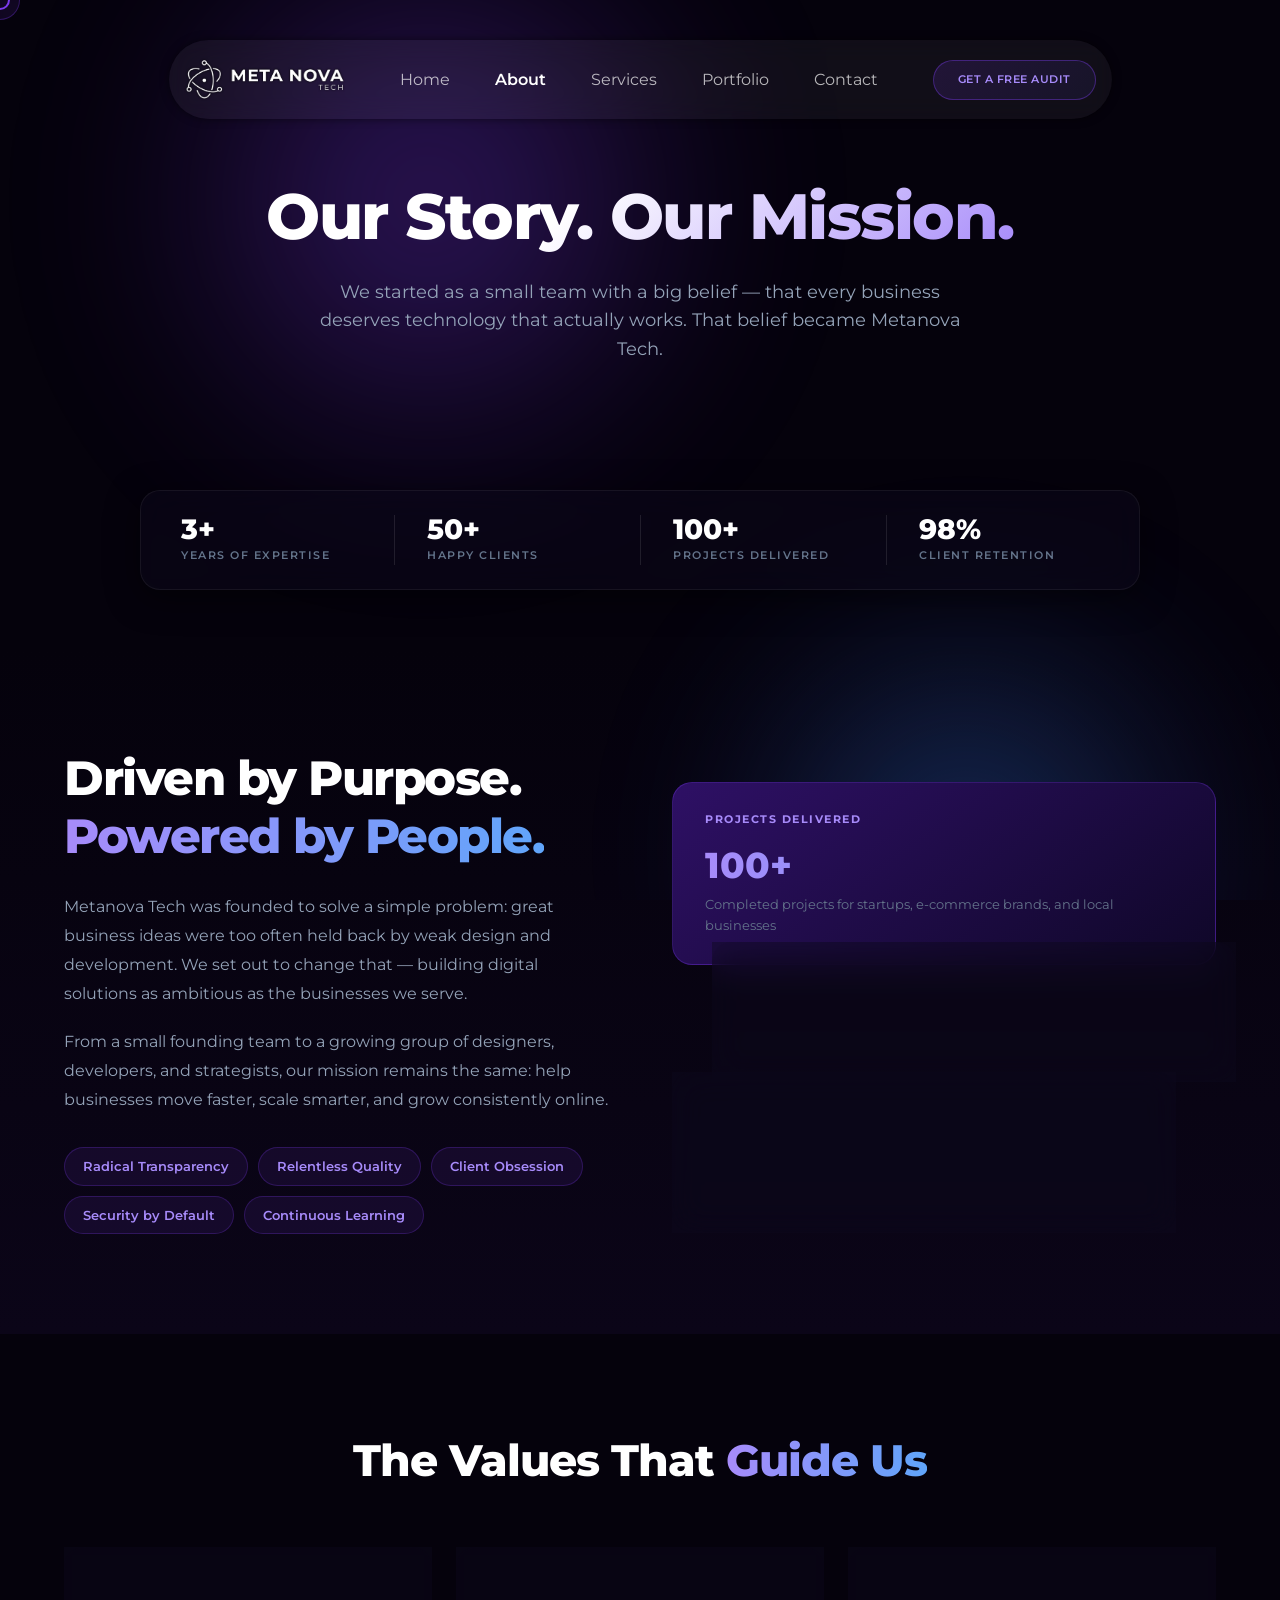
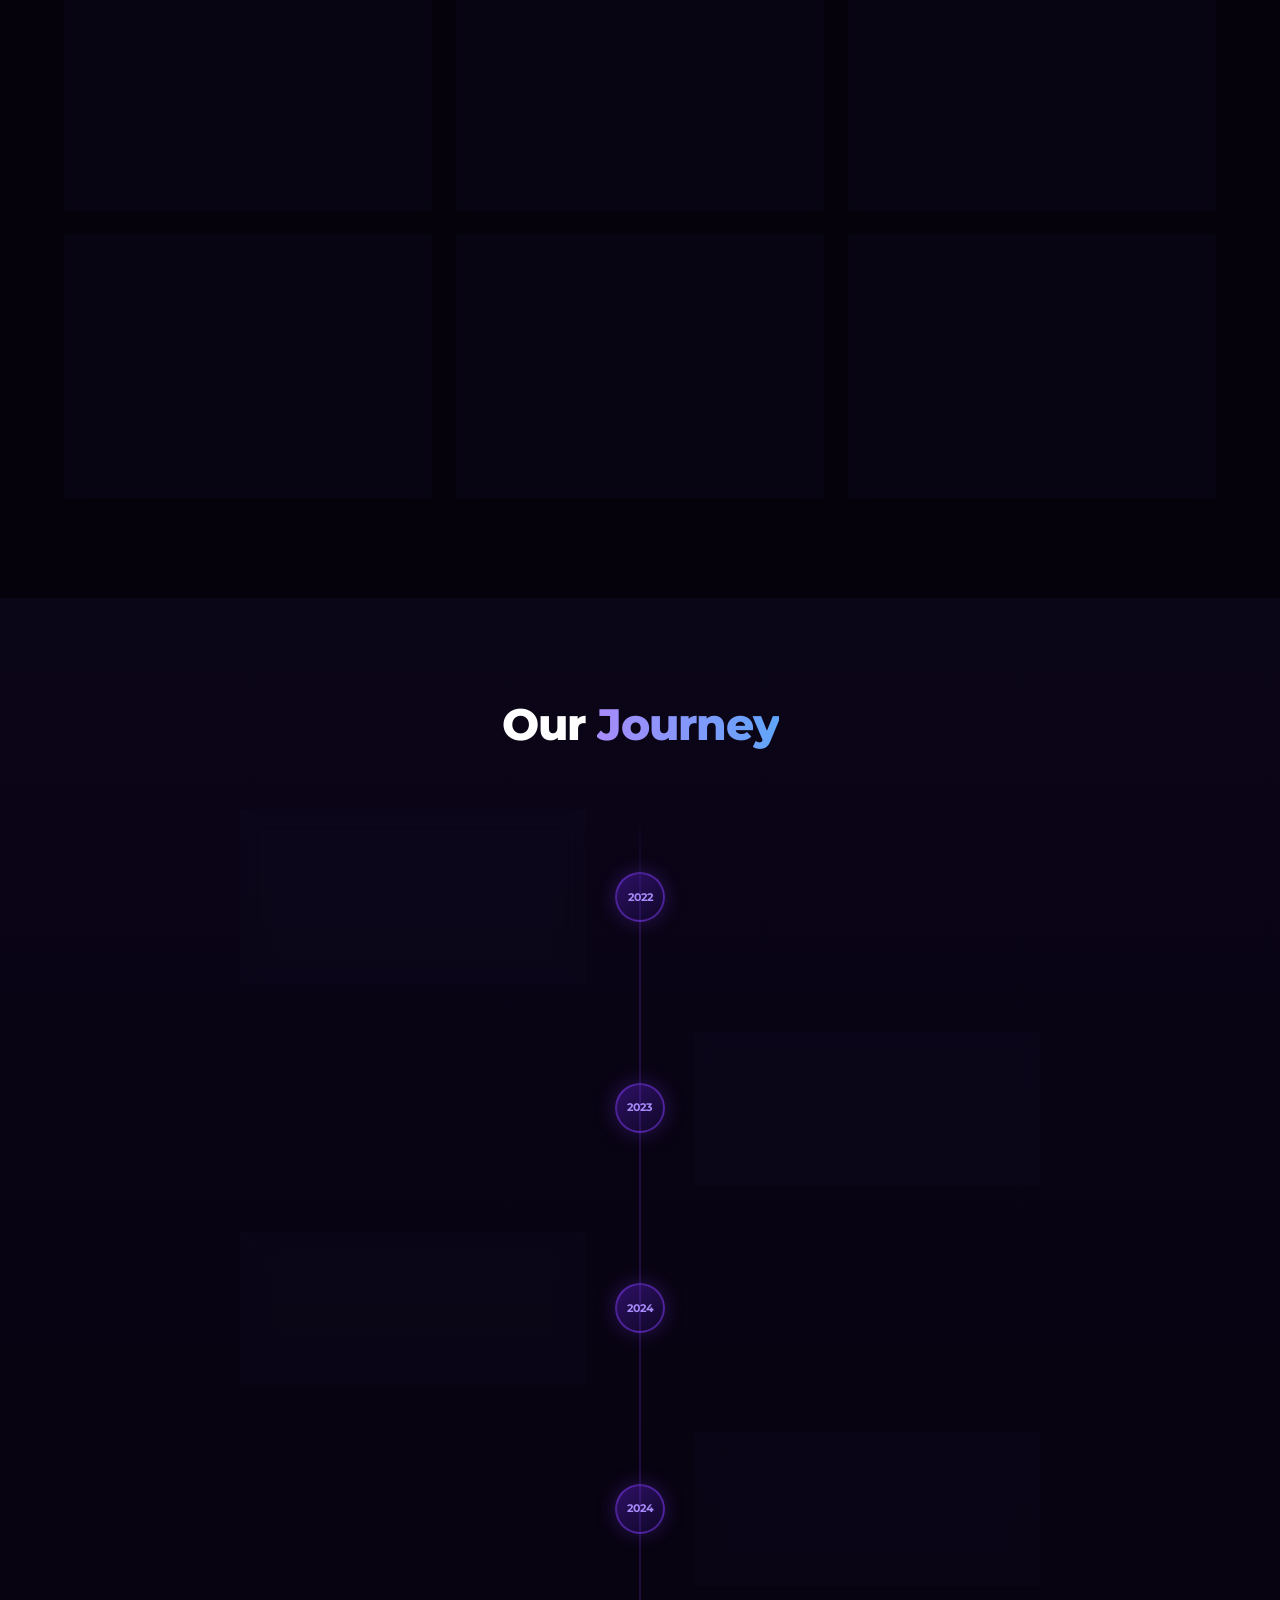
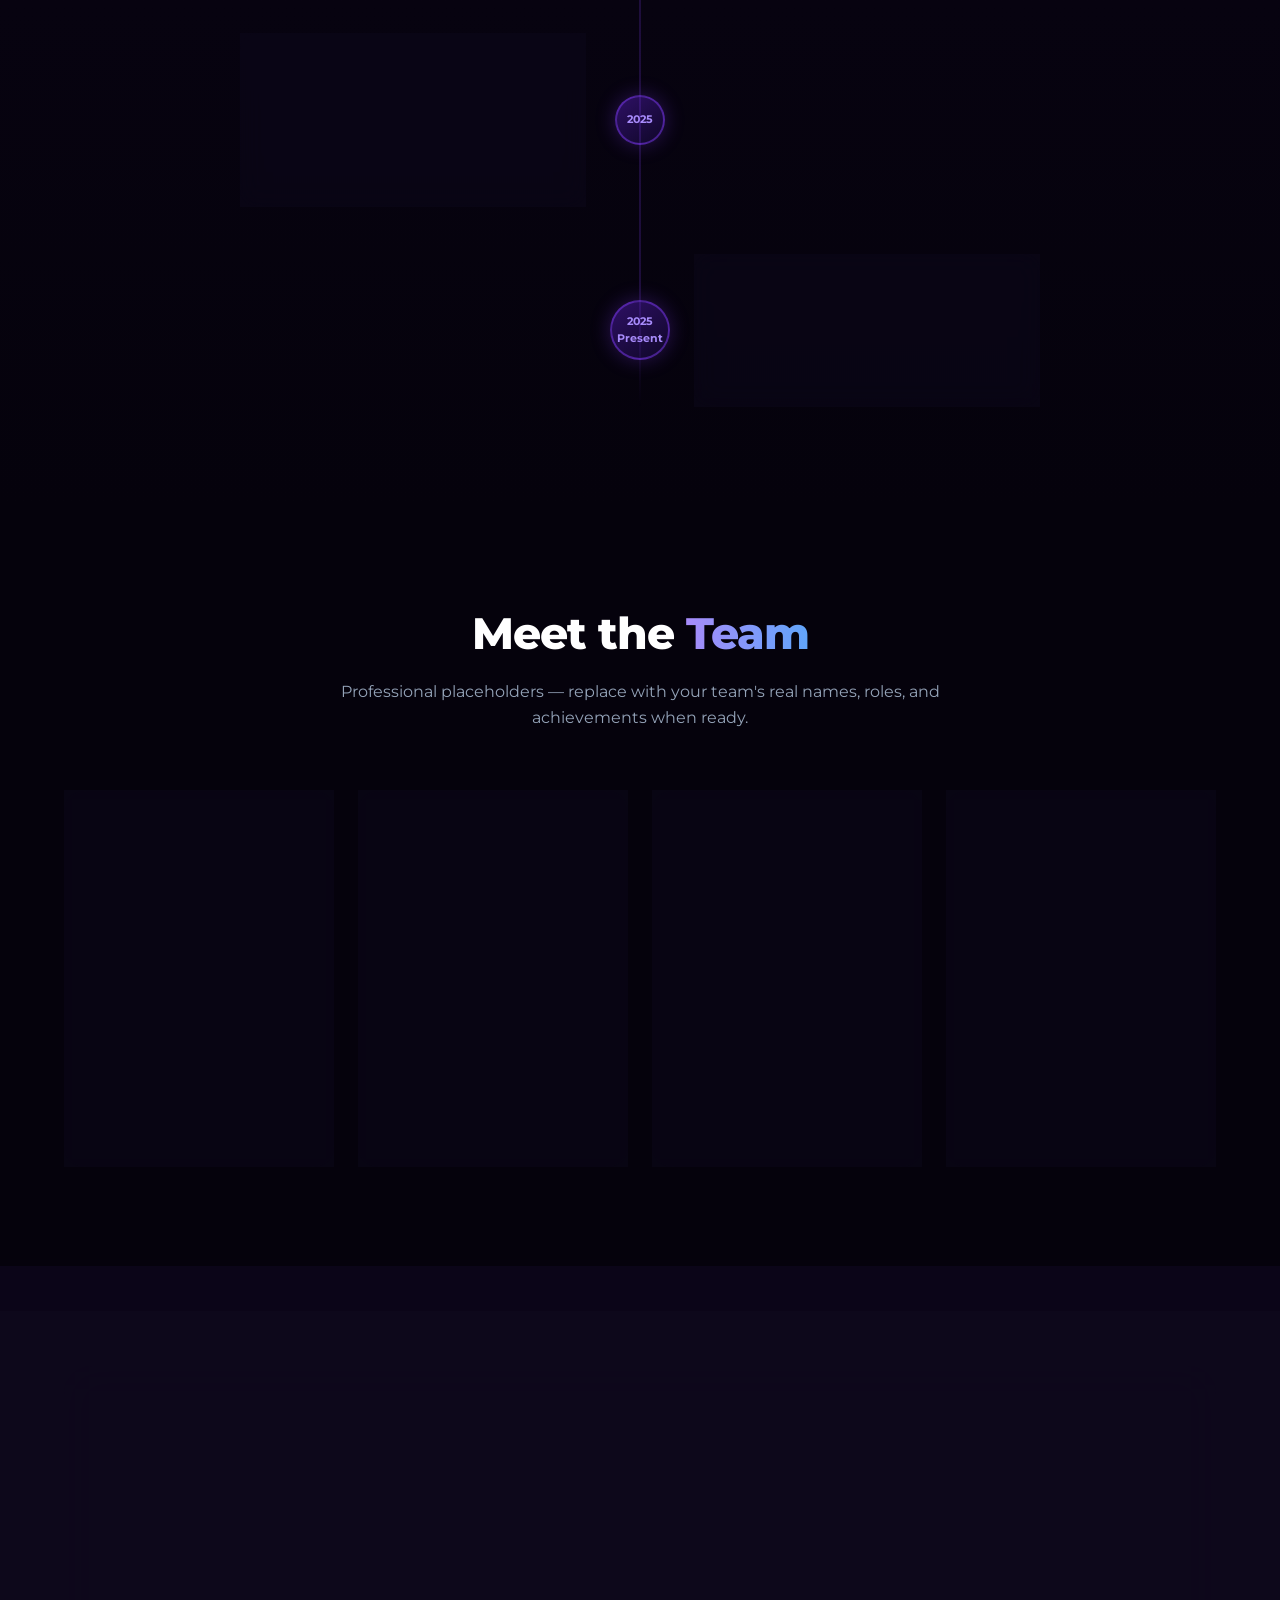
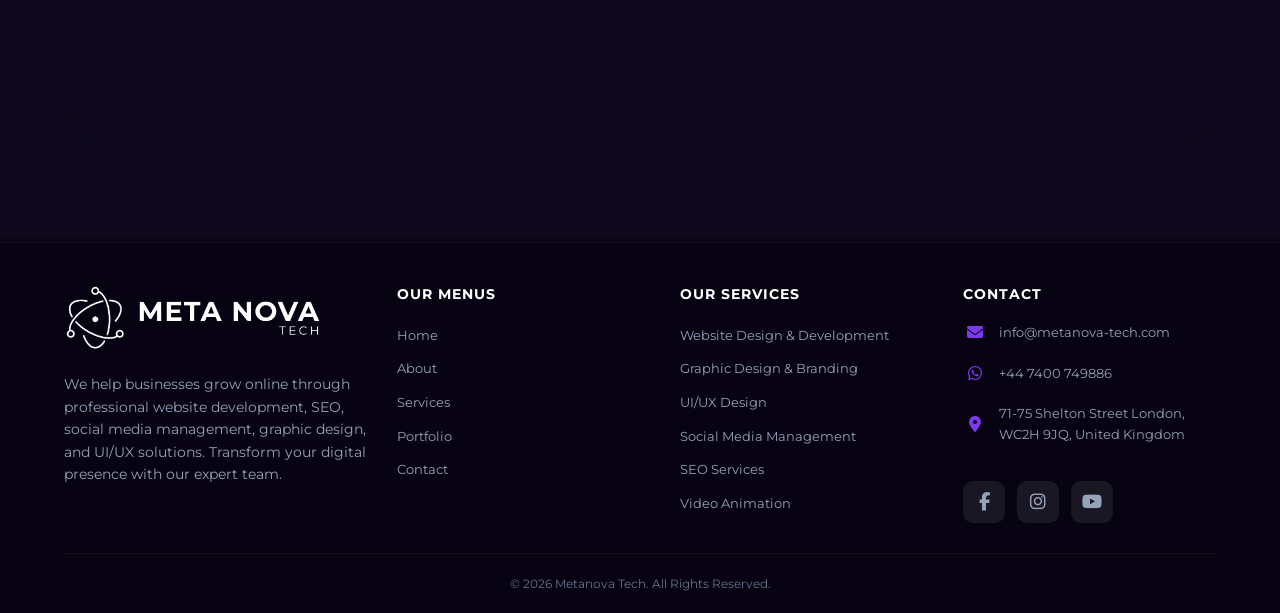
==== commit 46b9a222: "Updated Final version with some changes and customizations" ====
--- a/about.html
+++ b/about.html
@@ -6,6 +6,7 @@
   <title>About Us | Meet the Metanova Tech Team – UK Digital Agency</title>
   <meta name="description" content="Learn about Metanova Tech, a UK-based digital agency built on transparency, quality, and client-first values. Meet the team behind our web design and growth work.">
   <link rel="stylesheet" href="assets/css/style.css">
+  <link rel="stylesheet" href="https://cdnjs.cloudflare.com/ajax/libs/font-awesome/6.5.1/css/all.min.css">
 </head>
 <body>
 
@@ -33,12 +34,12 @@
       </div>
       <nav class="nav-menu" id="nav-menu" aria-label="Main Navigation">
         <a href="index.html" class="nav-link" id="nav-home">Home</a>
+        <a href="about.html" class="nav-link active" id="nav-about">About</a>
         <a href="services.html" class="nav-link" id="nav-services">Services</a>
         <a href="portfolio.html" class="nav-link" id="nav-portfolio">Portfolio</a>
-        <a href="about.html" class="nav-link active" id="nav-about">About</a>
         <a href="contact.html" class="nav-link" id="nav-contact">Contact</a>
       </nav>
-      <a href="contact.html" class="nav-cta">Get a Free Consultation</a>
+      <a href="contact.html" class="nav-cta">get a free audit</a>
     </div>
   </header>
 
@@ -248,10 +249,6 @@
           <h4>Founder & CEO</h4>
           <div class="team-role">Leadership</div>
           <p class="team-bio">Leads the agency's overall vision and client strategy, with a strong background in web technology and digital growth.</p>
-          <div class="team-socials">
-            <a href="#" class="team-social-btn" aria-label="LinkedIn"><svg viewBox="0 0 24 24"><path d="M19 0h-14c-2.761 0-5 2.239-5 5v14c0 2.761 2.239 5 5 5h14c2.762 0 5-2.239 5-5v-14c0-2.761-2.238-5-5-5zm-11 19h-3v-11h3v11zm-1.5-12.268c-.966 0-1.75-.79-1.75-1.764s.784-1.764 1.75-1.764 1.75.79 1.75 1.764-.783 1.764-1.75 1.764zm13.5 12.268h-3v-5.604c0-3.368-4-3.113-4 0v5.604h-3v-11h3v1.765c1.396-2.586 7-2.777 7 2.476v6.759z"/></svg></a>
-            <a href="#" class="team-social-btn" aria-label="Twitter"><svg viewBox="0 0 24 24"><path d="M18.244 2.25h3.308l-7.227 8.26 8.502 11.24H16.17l-5.214-6.817L4.99 21.75H1.68l7.73-8.835L1.254 2.25H8.08l4.713 6.231zm-1.161 17.52h1.833L7.084 4.126H5.117z"/></svg></a>
-          </div>
         </div>
 
         <div class="team-card">
@@ -259,10 +256,6 @@
           <h4>Co-Founder & Technical Director</h4>
           <div class="team-role">Technical Leadership</div>
           <p class="team-bio">Oversees the technical architecture behind every project, with a focus on performance, scalability, and modern web standards.</p>
-          <div class="team-socials">
-            <a href="#" class="team-social-btn" aria-label="LinkedIn"><svg viewBox="0 0 24 24"><path d="M19 0h-14c-2.761 0-5 2.239-5 5v14c0 2.761 2.239 5 5 5h14c2.762 0 5-2.239 5-5v-14c0-2.761-2.238-5-5-5zm-11 19h-3v-11h3v11zm-1.5-12.268c-.966 0-1.75-.79-1.75-1.764s.784-1.764 1.75-1.764 1.75.79 1.75 1.764-.783 1.764-1.75 1.764zm13.5 12.268h-3v-5.604c0-3.368-4-3.113-4 0v5.604h-3v-11h3v1.765c1.396-2.586 7-2.777 7 2.476v6.759z"/></svg></a>
-            <a href="#" class="team-social-btn" aria-label="GitHub"><svg viewBox="0 0 24 24"><path d="M12 2C6.477 2 2 6.484 2 12.017c0 4.425 2.865 8.18 6.839 9.504.5.092.682-.217.682-.483 0-.237-.008-.868-.013-1.703-2.782.605-3.369-1.343-3.369-1.343-.454-1.158-1.11-1.466-1.11-1.466-.908-.62.069-.608.069-.608 1.003.07 1.53 1.032 1.53 1.032.892 1.53 2.341 1.088 2.91.832.092-.647.35-1.088.636-1.338-2.22-.253-4.555-1.113-4.555-4.951 0-1.093.39-1.988 1.029-2.688-.103-.253-.446-1.272.098-2.65 0 0 .84-.27 2.75 1.026A9.564 9.564 0 0112 6.844c.85.004 1.705.115 2.504.337 1.909-1.296 2.747-1.027 2.747-1.027.546 1.379.202 2.398.1 2.651.64.7 1.028 1.595 1.028 2.688 0 3.848-2.339 4.695-4.566 4.943.359.309.678.92.678 1.855 0 1.338-.012 2.419-.012 2.747 0 .268.18.58.688.482A10.019 10.019 0 0022 12.017C22 6.484 17.522 2 12 2z"/></svg></a>
-          </div>
         </div>
 
         <div class="team-card">
@@ -270,10 +263,6 @@
           <h4>Head of Design</h4>
           <div class="team-role">Design Leadership</div>
           <p class="team-bio">Leads the design team in crafting user-centred, visually distinctive digital experiences across web and brand projects.</p>
-          <div class="team-socials">
-            <a href="#" class="team-social-btn" aria-label="LinkedIn"><svg viewBox="0 0 24 24"><path d="M19 0h-14c-2.761 0-5 2.239-5 5v14c0 2.761 2.239 5 5 5h14c2.762 0 5-2.239 5-5v-14c0-2.761-2.238-5-5-5zm-11 19h-3v-11h3v11zm-1.5-12.268c-.966 0-1.75-.79-1.75-1.764s.784-1.764 1.75-1.764 1.75.79 1.75 1.764-.783 1.764-1.75 1.764zm13.5 12.268h-3v-5.604c0-3.368-4-3.113-4 0v5.604h-3v-11h3v1.765c1.396-2.586 7-2.777 7 2.476v6.759z"/></svg></a>
-            <a href="#" class="team-social-btn" aria-label="Twitter"><svg viewBox="0 0 24 24"><path d="M18.244 2.25h3.308l-7.227 8.26 8.502 11.24H16.17l-5.214-6.817L4.99 21.75H1.68l7.73-8.835L1.254 2.25H8.08l4.713 6.231zm-1.161 17.52h1.833L7.084 4.126H5.117z"/></svg></a>
-          </div>
         </div>
 
         <div class="team-card">
@@ -281,10 +270,6 @@
           <h4>Head of Engineering</h4>
           <div class="team-role">Engineering Leadership</div>
           <p class="team-bio">Manages the development team and technical infrastructure, ensuring every project is built to be fast, secure, and reliable.</p>
-          <div class="team-socials">
-            <a href="#" class="team-social-btn" aria-label="LinkedIn"><svg viewBox="0 0 24 24"><path d="M19 0h-14c-2.761 0-5 2.239-5 5v14c0 2.761 2.239 5 5 5h14c2.762 0 5-2.239 5-5v-14c0-2.761-2.238-5-5-5zm-11 19h-3v-11h3v11zm-1.5-12.268c-.966 0-1.75-.79-1.75-1.764s.784-1.764 1.75-1.764 1.75.79 1.75 1.764-.783 1.764-1.75 1.764zm13.5 12.268h-3v-5.604c0-3.368-4-3.113-4 0v5.604h-3v-11h3v1.765c1.396-2.586 7-2.777 7 2.476v6.759z"/></svg></a>
-            <a href="#" class="team-social-btn" aria-label="GitHub"><svg viewBox="0 0 24 24"><path d="M12 2C6.477 2 2 6.484 2 12.017c0 4.425 2.865 8.18 6.839 9.504.5.092.682-.217.682-.483 0-.237-.008-.868-.013-1.703-2.782.605-3.369-1.343-3.369-1.343-.454-1.158-1.11-1.466-1.11-1.466-.908-.62.069-.608.069-.608 1.003.07 1.53 1.032 1.53 1.032.892 1.53 2.341 1.088 2.91.832.092-.647.35-1.088.636-1.338-2.22-.253-4.555-1.113-4.555-4.951 0-1.093.39-1.988 1.029-2.688-.103-.253-.446-1.272.098-2.65 0 0 .84-.27 2.75 1.026A9.564 9.564 0 0112 6.844c.85.004 1.705.115 2.504.337 1.909-1.296 2.747-1.027 2.747-1.027.546 1.379.202 2.398.1 2.651.64.7 1.028 1.595 1.028 2.688 0 3.848-2.339 4.695-4.566 4.943.359.309.678.92.678 1.855 0 1.338-.012 2.419-.012 2.747 0 .268.18.58.688.482A10.019 10.019 0 0022 12.017C22 6.484 17.522 2 12 2z"/></svg></a>
-          </div>
         </div>
 
       </div>
@@ -312,34 +297,55 @@
           <a href="index.html" class="logo">
             <img src="assets/media/metanova logo.webp" alt="Metanova Logo" class="footer-logo-img">
           </a>
-          <p class="company-description">We help businesses grow online through professional website development, SEO, social media management, graphic design, and UI/UX solutions.</p>
+          <p class="company-description">We help businesses grow online through professional website development, SEO, social media management, graphic design, and UI/UX solutions. Transform your digital presence with our expert team.</p>
         </div>
         <div class="footer-col">
-          <h4>Navigation</h4>
+          <h4>Our Menus</h4>
           <ul class="footer-links">
             <li><a href="index.html">Home</a></li>
+            <li><a href="about.html">About</a></li>
             <li><a href="services.html">Services</a></li>
             <li><a href="portfolio.html">Portfolio</a></li>
-            <li><a href="about.html">About</a></li>
             <li><a href="contact.html">Contact</a></li>
           </ul>
         </div>
         <div class="footer-col">
-          <h4>Services</h4>
+          <h4>Our Services</h4>
           <ul class="footer-links">
             <li><a href="services.html">Website Design & Development</a></li>
-            <li><a href="services.html">SEO Services</a></li>
-            <li><a href="services.html">Social Media Management</a></li>
             <li><a href="services.html">Graphic Design & Branding</a></li>
             <li><a href="services.html">UI/UX Design</a></li>
+            <li><a href="services.html">Social Media Management</a></li>
+            <li><a href="services.html">SEO Services</a></li>
             <li><a href="services.html">Video Animation</a></li>
           </ul>
         </div>
         <div class="footer-col">
-          <h4>Connect</h4>
+          <h4>Contact</h4>
           <div class="footer-contact-info">
-            <a href="mailto:info@metanova-tech.com">info@metanova-tech.com</a>
-            <span>71-75 Shelton Street, London, WC2H 9JQ</span>
+            <div class="contact-item">
+              <i class="fas fa-envelope"></i>
+              <a href="mailto:info@metanova-tech.com">info@metanova-tech.com</a>
+            </div>
+            <div class="contact-item">
+              <i class="fab fa-whatsapp"></i>
+              <a href="https://wa.me/447400749886" target="_blank">+44 7400 749886</a>
+            </div>
+            <div class="contact-item">
+              <i class="fas fa-map-marker-alt"></i>
+              <span>71-75 Shelton Street London, <br> WC2H 9JQ, United Kingdom</span>
+            </div>
+            <div class="footer-socials">
+              <a href="#" class="social-link" aria-label="Facebook">
+                <i class="fab fa-facebook-f"></i>
+              </a>
+              <a href="#" class="social-link" aria-label="Instagram">
+                <i class="fab fa-instagram"></i>
+              </a>
+              <a href="#" class="social-link" aria-label="YouTube">
+                <i class="fab fa-youtube"></i>
+              </a>
+            </div>
           </div>
         </div>
       </div>
@@ -352,4 +358,4 @@
 
   <script src="assets/js/script.js"></script>
 </body>
-</html>
+</html>
--- a/assets/css/style.css
+++ b/assets/css/style.css
@@ -39,6 +39,7 @@
 }
 
 @media (max-width: 768px) {
+
   .cursor,
   .cursor-follower {
     display: none;
@@ -70,7 +71,7 @@
 
   /* Typography */
   --font-headings: 'Montserrat', sans-serif;
-  --font-body: 'Montserrat', sans-serif ;
+  --font-body: 'Montserrat', sans-serif;
 
   /* Spacing */
   --container-width: 1200px;
@@ -322,7 +323,7 @@
   border: none;
   text-align: center;
   /* font-weight: 500; */
- color: rgba(255, 255, 255, 0.7);
+  color: rgba(255, 255, 255, 0.7);
   font-size: 16px;
   position: relative;
   overflow: hidden;
@@ -400,21 +401,19 @@
   height: 2.5px;
   background-color: #ffffff;
   border-radius: 2px;
-  transition: all 0.4s cubic-bezier(0.4, 0, 0.2, 1);
   transform-origin: center;
 }
 
 .menu-toggle.active .menu-icon span:nth-child(1) {
-  transform: translateY(10px) rotate(45deg);
+  transform: translateY(8px) rotate(45deg);
 }
 
 .menu-toggle.active .menu-icon span:nth-child(2) {
-  opacity: 0;
-  transform: scaleX(0);
+  display: none;
 }
 
 .menu-toggle.active .menu-icon span:nth-child(3) {
-  transform: translateY(-10px) rotate(-45deg);
+  transform: translateY(-8px) rotate(-45deg);
 }
 
 body.no-scroll {
@@ -446,6 +445,17 @@
   .menu-toggle {
     display: block;
     transition: transform 0.3s cubic-bezier(0.4, 0, 0.2, 1);
+    padding: 6px;
+  }
+
+  .menu-icon {
+    width: 24px;
+    height: 18px;
+  }
+
+  .menu-icon span {
+    height: 2px;
+    transition: none;
   }
 
   .menu-toggle:hover {
@@ -461,8 +471,8 @@
     max-height: 0;
     overflow: hidden;
     transition: opacity 0.6s cubic-bezier(0.4, 0, 0.2, 1),
-                max-height 0.6s cubic-bezier(0.4, 0, 0.2, 1),
-                margin-top 0.6s cubic-bezier(0.4, 0, 0.2, 1);
+      max-height 0.6s cubic-bezier(0.4, 0, 0.2, 1),
+      margin-top 0.6s cubic-bezier(0.4, 0, 0.2, 1);
     transition-delay: 0s;
     padding: 10px 28px;
     font-size: 12px;
@@ -490,10 +500,10 @@
     overflow: hidden;
     transform: translateY(-20px);
     transition: opacity 0.6s cubic-bezier(0.4, 0, 0.2, 1),
-                visibility 0.6s cubic-bezier(0.4, 0, 0.2, 1),
-                max-height 0.6s cubic-bezier(0.4, 0, 0.2, 1),
-                transform 0.6s cubic-bezier(0.4, 0, 0.2, 1),
-                margin-top 0.6s cubic-bezier(0.4, 0, 0.2, 1);
+      visibility 0.6s cubic-bezier(0.4, 0, 0.2, 1),
+      max-height 0.6s cubic-bezier(0.4, 0, 0.2, 1),
+      transform 0.6s cubic-bezier(0.4, 0, 0.2, 1),
+      margin-top 0.6s cubic-bezier(0.4, 0, 0.2, 1);
     align-items: flex-start;
   }
 
@@ -507,13 +517,13 @@
   }
 
   .nav-menu .nav-link {
-    padding: 12px 0;
+    padding: 8px 0;
     background: none;
     border: none;
     text-align: left;
     font-weight: 500;
     color: white;
-    font-size: 20px;
+    font-size: 16px;
     position: relative;
     overflow: hidden;
     text-decoration: none;
@@ -527,7 +537,7 @@
     opacity: 0;
     transform: translateY(-20px);
     transition: opacity 0.6s cubic-bezier(0.4, 0, 0.2, 1),
-                transform 0.6s cubic-bezier(0.4, 0, 0.2, 1);
+      transform 0.6s cubic-bezier(0.4, 0, 0.2, 1);
     box-shadow: none;
     transition-delay: 0s;
   }
@@ -537,26 +547,23 @@
     transform: translateY(0);
   }
 
-  .nav-menu.active .nav-link:nth-child(1) { transition-delay: 0.15s; }
-  .nav-menu.active .nav-link:nth-child(2) { transition-delay: 0.3s; }
-  .nav-menu.active .nav-link:nth-child(3) { transition-delay: 0.45s; }
-  .nav-menu.active .nav-link:nth-child(4) { transition-delay: 0.6s; }
-
-  .nav-menu .nav-link::after {
-    content: '→';
-    font-size: 18px;
-    opacity: 0.7;
-    transition: all 0.4s cubic-bezier(0.4, 0, 0.2, 1);
-    position: absolute;
-    right: 0;
-    top: 50%;
-    transform: translateY(-50%);
-  }
-
-  .nav-menu .nav-link:hover::after {
-    transform: translateY(-50%) translateX(8px);
-    opacity: 1;
-  }
+  .nav-menu.active .nav-link:nth-child(1) {
+    transition-delay: 0.15s;
+  }
+
+  .nav-menu.active .nav-link:nth-child(2) {
+    transition-delay: 0.3s;
+  }
+
+  .nav-menu.active .nav-link:nth-child(3) {
+    transition-delay: 0.45s;
+  }
+
+  .nav-menu.active .nav-link:nth-child(4) {
+    transition-delay: 0.6s;
+  }
+
+
 }
 
 .btn-ghost {
@@ -589,12 +596,17 @@
 /* Hero Section */
 .hero {
   position: relative;
-  min-height: 100vh;
+  height: max-content;
   display: flex;
   align-items: center;
   padding-top: 180px;
   padding-bottom: 60px;
   overflow: hidden;
+}
+
+.hero2 {
+  max-height: 70vh !important;
+  padding-bottom: 0;
 }
 
 /* Giant glowing portal arch arching over the Hero section */
@@ -1395,9 +1407,51 @@
 }
 
 .footer-logo-img {
-  height: 40px;
+  height: 70px;
   width: auto;
   object-fit: contain;
+}
+
+.footer-contact-info .contact-item {
+  display: flex;
+  align-items: center;
+  gap: 12px;
+  margin-bottom: 12px;
+}
+
+.footer-contact-info .contact-item i {
+  font-size: 16px;
+  color: #7c3aed;
+  width: 24px;
+  text-align: center;
+}
+
+.footer-socials {
+  display: flex;
+  gap: 12px;
+  margin-top: 16px;
+}
+
+.footer-socials .social-link {
+  width: 42px;
+  height: 42px;
+  background: rgba(255, 255, 255, 0.08);
+  border-radius: 10px;
+  display: flex;
+  align-items: center;
+  justify-content: center;
+  color: #94a3b8;
+  transition: all 0.3s ease;
+}
+
+.footer-socials .social-link:hover {
+  background: linear-gradient(135deg, #7c3aed, #5b21b6);
+  color: white;
+  transform: translateY(-3px);
+}
+
+.footer-socials .social-link i {
+  font-size: 18px;
 }
 
 .footer-grid {
@@ -1456,9 +1510,10 @@
 
 .company-description {
   color: #94a3b8;
-  font-size: 13px;
+  font-size: 14px;
   line-height: 1.6;
   margin-bottom: 0;
+  margin-top: 20px;
 }
 
 .footer-bottom {
@@ -1548,8 +1603,14 @@
     margin-top: 40px;
   }
 
+  .rating-block {
+    align-items: center;
+    text-align: center;
+    min-width: auto;
+  }
+
   .divider {
-    width: 100%;
+    width: 80%;
     height: 1px;
   }
 
@@ -1602,12 +1663,12 @@
 
   .footer-grid {
     grid-template-columns: 1fr;
-    text-align: center;
+    text-align: left;
   }
 
   .footer-links,
   .footer-contact-info {
-    align-items: center;
+    align-items: flex-start;
   }
 
   .portfolio-grid {
@@ -1764,7 +1825,7 @@
   .portfolio-grid {
     grid-template-columns: 1fr;
   }
-  
+
   .portfolio-tabs {
     display: grid;
     grid-template-columns: repeat(2, 1fr);
@@ -1777,6 +1838,7 @@
     width: 100%;
   }
 }
+
 /* Page Hero */
 .page-hero {
   padding: 220px 0 80px;
@@ -2096,29 +2158,50 @@
 /* Floating WhatsApp Button */
 .whatsapp-float {
   position: fixed;
-  bottom: 30px;
-  right: 30px;
-  width: 60px;
-  height: 60px;
+  bottom: max(30px, env(safe-area-inset-bottom, 0px));
+  right: max(30px, env(safe-area-inset-right, 0px));
+  display: flex;
+  align-items: center;
+  gap: 10px;
+  z-index: 9999;
+  text-decoration: none;
+  transition: transform 0.3s ease;
+}
+
+.whatsapp-float:hover {
+  transform: scale(1.04);
+}
+
+.whatsapp-float-label {
+  display: flex;
+  align-items: center;
+  min-height: 50px;
+  padding: 0 20px;
+  background: #ffffff;
+  color: #1a1a2e;
+  font-family: var(--font-headings);
+  font-weight: 600;
+  font-size: 14px;
+  line-height: 1;
+  border-radius: 50px;
+  white-space: nowrap;
+}
+
+.whatsapp-float-icon {
+  display: flex;
+  align-items: center;
+  justify-content: center;
+  flex-shrink: 0;
+  width: 50px;
+  height: 50px;
   background: #25D366;
   border-radius: 50%;
-  display: flex;
-  align-items: center;
-  justify-content: center;
-  box-shadow: 0 4px 20px rgba(37, 211, 102, 0.4);
-  z-index: 9999;
-  transition: transform 0.3s ease, box-shadow 0.3s ease;
-}
-
-.whatsapp-float:hover {
-  transform: scale(1.1);
-  box-shadow: 0 6px 30px rgba(37, 211, 102, 0.6);
-}
-
-.whatsapp-float svg {
-  width: 32px;
-  height: 32px;
-  fill: white;
+}
+
+.whatsapp-float-icon svg {
+  width: 26px;
+  height: 26px;
+  fill: #ffffff;
 }
 
 /* Service Card Hover Overlay */
@@ -2240,11 +2323,13 @@
   color: var(--accent-purple-light);
   flex-shrink: 0;
 }
-.last{
+
+.last {
   width: 60px;
   height: 60px;
   text-align: center;
 }
+
 .timeline-year {
   font-size: 11px;
   text-transform: uppercase;
@@ -2305,7 +2390,9 @@
 }
 
 @keyframes pulse-dot {
-  0%, 100% {
+
+  0%,
+  100% {
     opacity: 1;
     transform: scale(1);
   }
@@ -2745,15 +2832,25 @@
   }
 
   .whatsapp-float {
-    bottom: 20px;
-    right: 20px;
-    width: 50px;
-    height: 50px;
-  }
-
-  .whatsapp-float svg {
-    width: 26px;
-    height: 26px;
+    bottom: max(20px, env(safe-area-inset-bottom, 0px));
+    right: max(20px, env(safe-area-inset-right, 0px));
+    gap: 8px;
+  }
+
+  .whatsapp-float-label {
+    font-size: 13px;
+    min-height: 46px;
+    padding: 0 16px;
+  }
+
+  .whatsapp-float-icon {
+    width: 46px;
+    height: 46px;
+  }
+
+  .whatsapp-float-icon svg {
+    width: 24px;
+    height: 24px;
   }
 }
 
@@ -2772,8 +2869,35 @@
 }
 
 @media (max-width: 480px) {
-  .team-grid { grid-template-columns: 1fr; }
-  .about-stats-bar { grid-template-columns: 1fr 1fr; }
+  .team-grid {
+    grid-template-columns: 1fr;
+  }
+
+  .about-stats-bar {
+    grid-template-columns: 1fr 1fr;
+  }
+
+  .whatsapp-float {
+    bottom: max(16px, env(safe-area-inset-bottom, 0px));
+    right: max(16px, env(safe-area-inset-right, 0px));
+    gap: 6px;
+  }
+
+  .whatsapp-float-label {
+    font-size: 12px;
+    min-height: 42px;
+    padding: 0 14px;
+  }
+
+  .whatsapp-float-icon {
+    width: 42px;
+    height: 42px;
+  }
+
+  .whatsapp-float-icon svg {
+    width: 22px;
+    height: 22px;
+  }
 }
 
 /* ── Contact Layout ── */
@@ -2911,10 +3035,12 @@
 }
 
 @keyframes pulse-status {
+
   0%,
   100% {
     box-shadow: 0 0 8px rgba(52, 211, 153, 0.6);
   }
+
   50% {
     box-shadow: 0 0 16px rgba(52, 211, 153, 0.9);
   }
@@ -3187,6 +3313,244 @@
   font-size: 15px;
 }
 
+/* Form validation */
+.form-group.has-error .form-control {
+  border-color: rgba(239, 68, 68, 0.6);
+  background: rgba(239, 68, 68, 0.04);
+  box-shadow: 0 0 0 3px rgba(239, 68, 68, 0.1);
+}
+
+.field-error {
+  display: block;
+  font-size: 12px;
+  color: #f87171;
+  margin-top: 2px;
+  line-height: 1.4;
+}
+
+.form-alert {
+  padding: 14px 18px;
+  border-radius: 12px;
+  font-size: 14px;
+  margin-bottom: 20px;
+  line-height: 1.5;
+}
+
+.form-alert-error {
+  background: rgba(239, 68, 68, 0.08);
+  border: 1px solid rgba(239, 68, 68, 0.25);
+  color: #fca5a5;
+}
+
+.btn-submit.is-loading {
+  opacity: 0.75;
+  cursor: not-allowed;
+  transform: none;
+}
+
+.btn-submit:disabled {
+  cursor: not-allowed;
+}
+
+/* Success page */
+.success-page {
+  min-height: 100vh;
+  display: flex;
+  flex-direction: column;
+}
+
+.success-main {
+  flex: 1;
+  display: flex;
+  align-items: center;
+  justify-content: center;
+  padding: 120px 24px 80px;
+  position: relative;
+  z-index: 1;
+}
+
+.success-card {
+  position: relative;
+  max-width: 560px;
+  width: 100%;
+  text-align: center;
+  background: var(--card-bg);
+  border: 1px solid var(--card-border);
+  border-radius: 28px;
+  padding: 56px 44px;
+  backdrop-filter: blur(20px);
+  -webkit-backdrop-filter: blur(20px);
+  box-shadow: var(--glass-shadow);
+  overflow: hidden;
+}
+
+.success-card::before {
+  content: '';
+  position: absolute;
+  top: 0;
+  left: 0;
+  right: 0;
+  height: 2px;
+  background: var(--accent-text-gradient);
+}
+
+.success-card-glow {
+  position: absolute;
+  top: -80px;
+  left: 50%;
+  transform: translateX(-50%);
+  width: 280px;
+  height: 280px;
+  background: radial-gradient(circle, rgba(52, 211, 153, 0.12) 0%, transparent 70%);
+  pointer-events: none;
+}
+
+.success-checkmark {
+  position: relative;
+  width: 88px;
+  height: 88px;
+  border-radius: 50%;
+  background: rgba(52, 211, 153, 0.1);
+  border: 2px solid rgba(52, 211, 153, 0.35);
+  display: flex;
+  align-items: center;
+  justify-content: center;
+  margin: 0 auto 28px;
+  animation: successPop 0.5s ease-out;
+}
+
+.success-checkmark svg {
+  width: 40px;
+  height: 40px;
+  stroke: #34d399;
+  fill: none;
+  stroke-width: 2.5;
+  stroke-linecap: round;
+  stroke-linejoin: round;
+}
+
+@keyframes successPop {
+  0% {
+    transform: scale(0.6);
+    opacity: 0;
+  }
+  70% {
+    transform: scale(1.05);
+  }
+  100% {
+    transform: scale(1);
+    opacity: 1;
+  }
+}
+
+.success-badge {
+  display: inline-block;
+  font-size: 12px;
+  font-weight: 700;
+  letter-spacing: 0.08em;
+  text-transform: uppercase;
+  color: #34d399;
+  background: rgba(52, 211, 153, 0.1);
+  border: 1px solid rgba(52, 211, 153, 0.25);
+  border-radius: 50px;
+  padding: 6px 16px;
+  margin-bottom: 20px;
+}
+
+.success-card h1 {
+  font-family: var(--font-headings);
+  font-size: clamp(26px, 4vw, 34px);
+  font-weight: 800;
+  margin-bottom: 16px;
+  background: var(--text-gradient);
+  -webkit-background-clip: text;
+  background-clip: text;
+  -webkit-text-fill-color: transparent;
+}
+
+.success-lead {
+  font-size: 16px;
+  color: #94a3b8;
+  line-height: 1.7;
+  margin-bottom: 32px;
+}
+
+.success-lead strong {
+  color: #cbd5e1;
+}
+
+.success-details {
+  list-style: none;
+  text-align: left;
+  margin: 0 0 36px;
+  padding: 0;
+  display: flex;
+  flex-direction: column;
+  gap: 14px;
+}
+
+.success-details li {
+  display: flex;
+  align-items: flex-start;
+  gap: 14px;
+  font-size: 14px;
+  color: #64748b;
+  line-height: 1.5;
+  padding: 14px 18px;
+  background: rgba(255, 255, 255, 0.02);
+  border: 1px solid rgba(255, 255, 255, 0.06);
+  border-radius: 14px;
+}
+
+.success-details li i {
+  color: var(--accent-purple-light);
+  margin-top: 2px;
+  flex-shrink: 0;
+  width: 16px;
+}
+
+.success-details a {
+  color: var(--accent-purple-light);
+  text-decoration: none;
+}
+
+.success-details a:hover {
+  text-decoration: underline;
+}
+
+.success-actions {
+  display: flex;
+  flex-direction: column;
+  gap: 12px;
+  align-items: center;
+}
+
+.success-home-btn {
+  display: inline-flex;
+  align-items: center;
+  gap: 10px;
+  min-width: 220px;
+  justify-content: center;
+}
+
+.success-footer {
+  position: relative;
+  z-index: 1;
+  text-align: center;
+  padding: 24px;
+  border-top: 1px solid rgba(255, 255, 255, 0.04);
+}
+
+@media (max-width: 600px) {
+  .success-card {
+    padding: 40px 24px;
+  }
+
+  .success-actions .btn {
+    width: 100%;
+  }
+}
+
 /* ── Map / Office Section ── */
 .offices-section {
   background: var(--bg-color);
@@ -3305,6 +3669,7 @@
   .contact-grid {
     grid-template-columns: 1fr;
   }
+
   .contact-form-panel {
     padding: 36px 28px;
   }
@@ -3314,13 +3679,16 @@
   .offices-grid {
     grid-template-columns: 1fr;
   }
+
   .form-row {
     grid-template-columns: 1fr;
   }
+
   .form-submit-row {
     flex-direction: column;
     align-items: stretch;
   }
+
   .btn-submit {
     justify-content: center;
   }
@@ -3334,13 +3702,12 @@
 
 .service-zigzag-item {
   display: grid;
-  grid-template-columns: 1fr 1fr;
+  grid-template-columns: 1fr 1.5fr;
   gap: 60px;
   align-items: center;
   margin-bottom: 100px;
   position: relative;
 }
-
 .service-zigzag-item:last-child {
   margin-bottom: 0;
 }
@@ -3509,38 +3876,39 @@
   .service-zigzag-item {
     gap: 40px;
   }
-  
+
   .service-zigzag-number {
     font-size: 48px;
   }
-  
+
   .service-zigzag-content h3 {
     font-size: 26px;
   }
 }
 
 @media (max-width: 991px) {
+
   .service-zigzag-item,
   .service-zigzag-item.reversed {
     grid-template-columns: 1fr;
     gap: 40px;
     direction: ltr;
   }
-  
+
   .service-zigzag-item .service-zigzag-image,
   .service-zigzag-item.reversed .service-zigzag-image {
     order: -1;
   }
-  
+
   .service-zigzag-number {
     font-size: 40px;
   }
-  
+
   .service-zigzag-content h3 {
     font-size: 24px;
   }
-  
+
   .approach-grid {
     grid-template-columns: 1fr;
   }
-}
+}
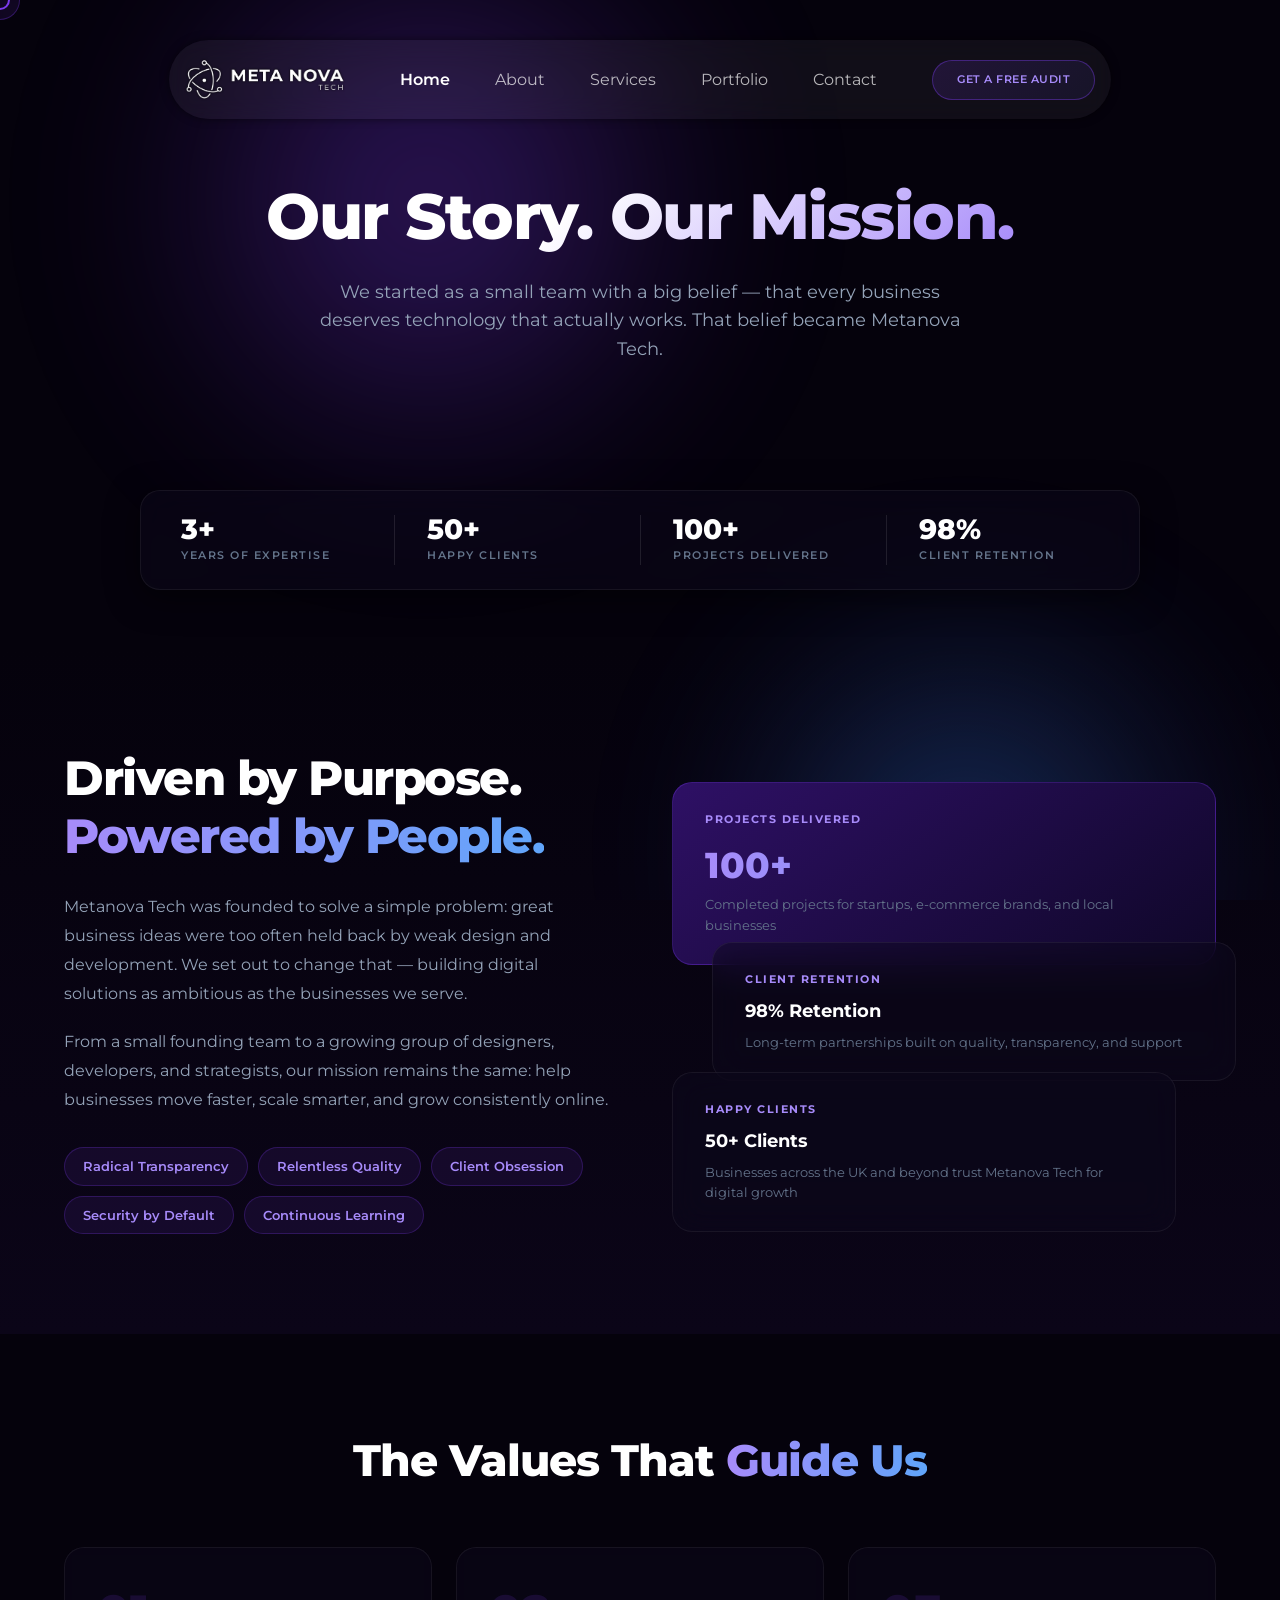
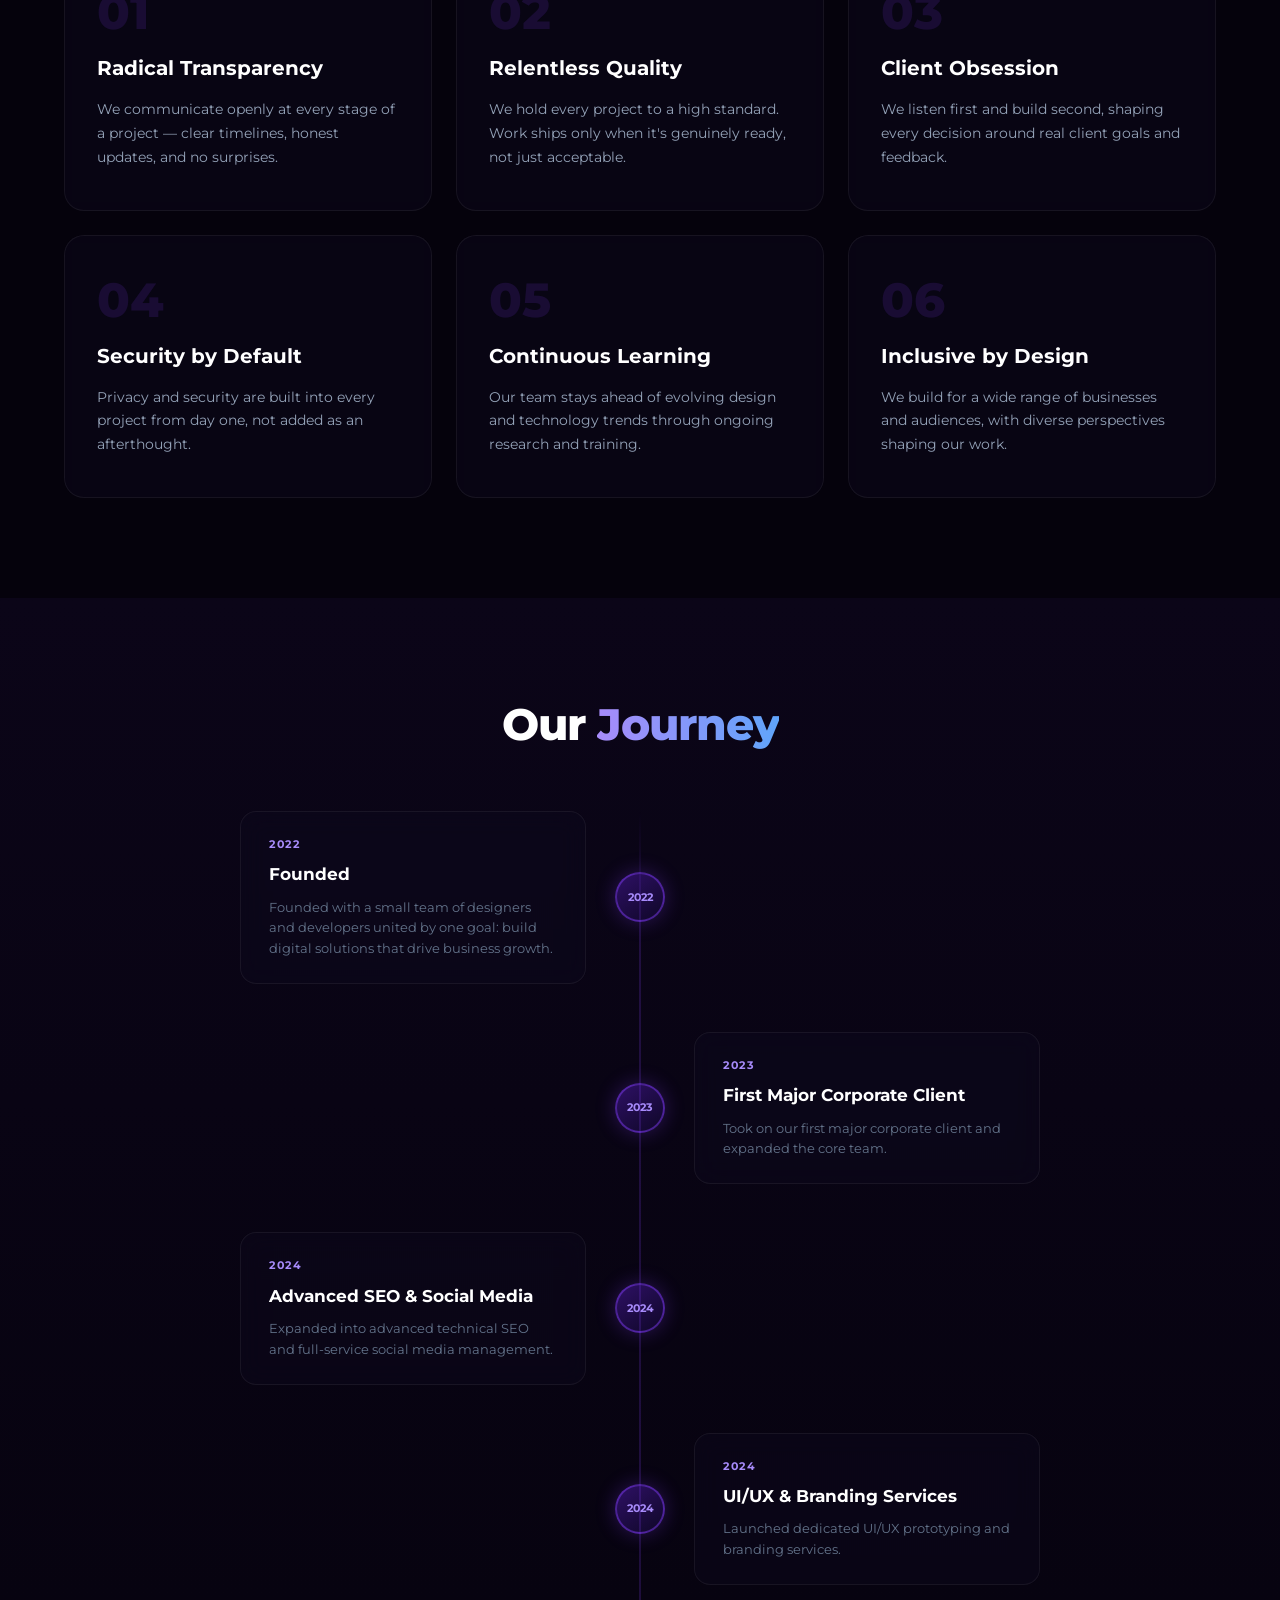
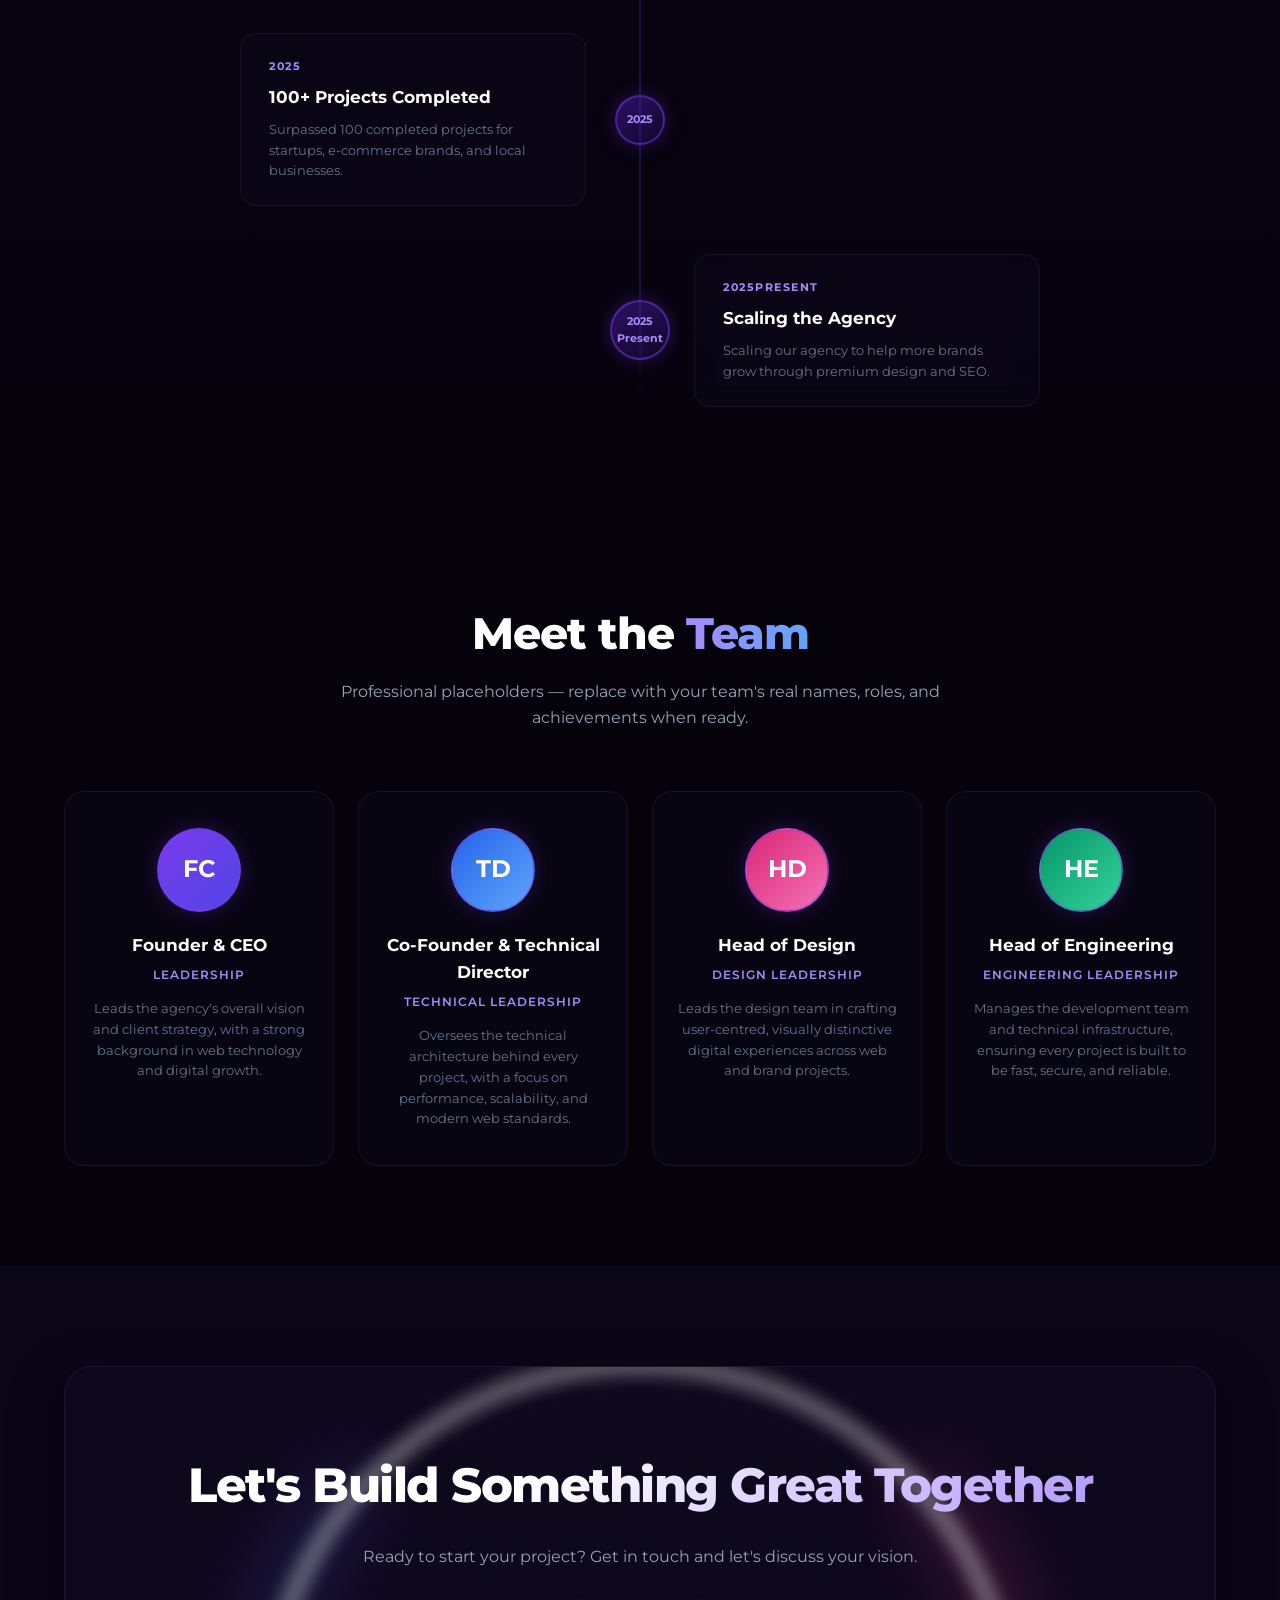
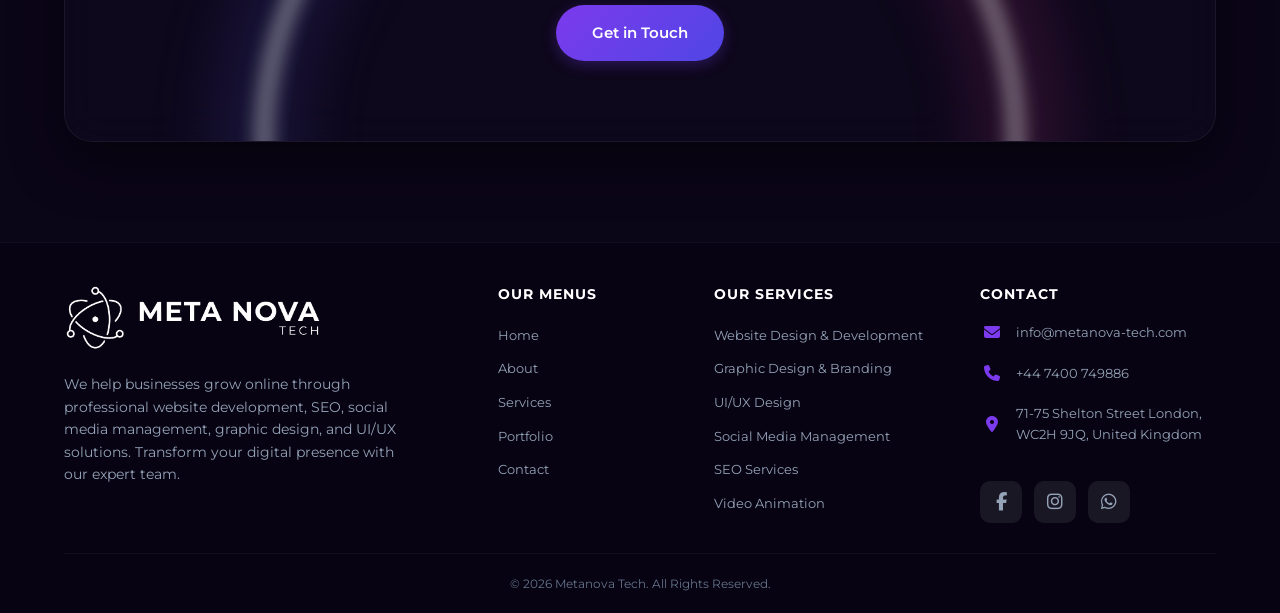
==== commit 169cce06: "some little changes in header and footer" ====
--- a/about.html
+++ b/about.html
@@ -32,12 +32,12 @@
           </i>
         </button>
       </div>
-      <nav class="nav-menu" id="nav-menu" aria-label="Main Navigation">
-        <a href="index.html" class="nav-link" id="nav-home">Home</a>
-        <a href="about.html" class="nav-link active" id="nav-about">About</a>
-        <a href="services.html" class="nav-link" id="nav-services">Services</a>
-        <a href="portfolio.html" class="nav-link" id="nav-portfolio">Portfolio</a>
-        <a href="contact.html" class="nav-link" id="nav-contact">Contact</a>
+       <nav class="nav-menu" id="nav-menu" aria-label="Main Navigation">
+        <a href="/" class="nav-link active" id="nav-home">Home</a>
+        <a href="/about" class="nav-link" id="nav-about">About</a>
+        <a href="/services" class="nav-link" id="nav-services">Services</a>
+        <a href="/portfolio" class="nav-link" id="nav-portfolio">Portfolio</a>
+        <a href="/contact" class="nav-link" id="nav-contact">Contact</a> 
       </nav>
       <a href="contact.html" class="nav-cta">get a free audit</a>
     </div>
@@ -297,27 +297,29 @@
           <a href="index.html" class="logo">
             <img src="assets/media/metanova logo.webp" alt="Metanova Logo" class="footer-logo-img">
           </a>
-          <p class="company-description">We help businesses grow online through professional website development, SEO, social media management, graphic design, and UI/UX solutions. Transform your digital presence with our expert team.</p>
-        </div>
-        <div class="footer-col">
+          <p class="company-description">We help businesses grow online through professional website development, SEO,
+            social media management, graphic design, and UI/UX solutions. Transform your digital presence with our
+            expert team.</p>
+        </div>
+        <div class="footer-col menu-footer">
           <h4>Our Menus</h4>
           <ul class="footer-links">
-            <li><a href="index.html">Home</a></li>
-            <li><a href="about.html">About</a></li>
-            <li><a href="services.html">Services</a></li>
-            <li><a href="portfolio.html">Portfolio</a></li>
-            <li><a href="contact.html">Contact</a></li>
+            <li><a href="/index">Home</a></li>
+            <li><a href="/about">About</a></li>
+            <li><a href="/services">Services</a></li>
+            <li><a href="/portfolio">Portfolio</a></li>
+            <li><a href="/contact">Contact</a></li>
           </ul>
         </div>
         <div class="footer-col">
           <h4>Our Services</h4>
           <ul class="footer-links">
-            <li><a href="services.html">Website Design & Development</a></li>
-            <li><a href="services.html">Graphic Design & Branding</a></li>
-            <li><a href="services.html">UI/UX Design</a></li>
-            <li><a href="services.html">Social Media Management</a></li>
-            <li><a href="services.html">SEO Services</a></li>
-            <li><a href="services.html">Video Animation</a></li>
+            <li><a href="/services">Website Design & Development</a></li>
+            <li><a href="/services">Graphic Design & Branding</a></li>
+            <li><a href="/services">UI/UX Design</a></li>
+            <li><a href="/services">Social Media Management</a></li>
+            <li><a href="/services">SEO Services</a></li>
+            <li><a href="/services">Video Animation</a></li>
           </ul>
         </div>
         <div class="footer-col">
@@ -328,7 +330,7 @@
               <a href="mailto:info@metanova-tech.com">info@metanova-tech.com</a>
             </div>
             <div class="contact-item">
-              <i class="fab fa-whatsapp"></i>
+              <i class="fas fa-phone"></i>
               <a href="https://wa.me/447400749886" target="_blank">+44 7400 749886</a>
             </div>
             <div class="contact-item">
@@ -342,8 +344,8 @@
               <a href="#" class="social-link" aria-label="Instagram">
                 <i class="fab fa-instagram"></i>
               </a>
-              <a href="#" class="social-link" aria-label="YouTube">
-                <i class="fab fa-youtube"></i>
+              <a href="https://wa.me/447400749886" class="social-link" aria-label="YouTube">
+                <i class="fab fa-whatsapp"></i>
               </a>
             </div>
           </div>
@@ -355,7 +357,6 @@
       </div>
     </div>
   </footer>
-
   <script src="assets/js/script.js"></script>
 </body>
 </html>
--- a/assets/css/style.css
+++ b/assets/css/style.css
@@ -1228,7 +1228,7 @@
 /* FAQ Accordion Section */
 .faq {
   position: relative;
-  background-color: var(--bg-color);
+  background: linear-gradient(180deg, var(--bg-color) 0%, var(--bg-color-alt) 100%);
 }
 
 .faq-list {
@@ -1456,7 +1456,7 @@
 
 .footer-grid {
   display: grid;
-  grid-template-columns: 1.2fr 1fr 1fr 1fr;
+  grid-template-columns: 1.5fr 1fr 1fr 1fr;
   gap: 30px;
   margin-bottom: 30px;
 }
@@ -1464,6 +1464,10 @@
 .footer-col {
   display: flex;
   flex-direction: column;
+}
+
+.menu-footer {
+  margin-left: 50px;
 }
 
 .footer-col h4 {
@@ -1474,12 +1478,14 @@
   margin-bottom: 16px;
   text-transform: uppercase;
   letter-spacing: 1px;
+
 }
 
 .footer-links {
   display: flex;
   flex-direction: column;
   gap: 8px;
+
 }
 
 .footer-links a {
@@ -1669,6 +1675,10 @@
   .footer-links,
   .footer-contact-info {
     align-items: flex-start;
+  }
+
+  .footer-col {
+    margin-left: 0;
   }
 
   .portfolio-grid {
@@ -3434,9 +3444,11 @@
     transform: scale(0.6);
     opacity: 0;
   }
+
   70% {
     transform: scale(1.05);
   }
+
   100% {
     transform: scale(1);
     opacity: 1;
@@ -3708,6 +3720,7 @@
   margin-bottom: 100px;
   position: relative;
 }
+
 .service-zigzag-item:last-child {
   margin-bottom: 0;
 }
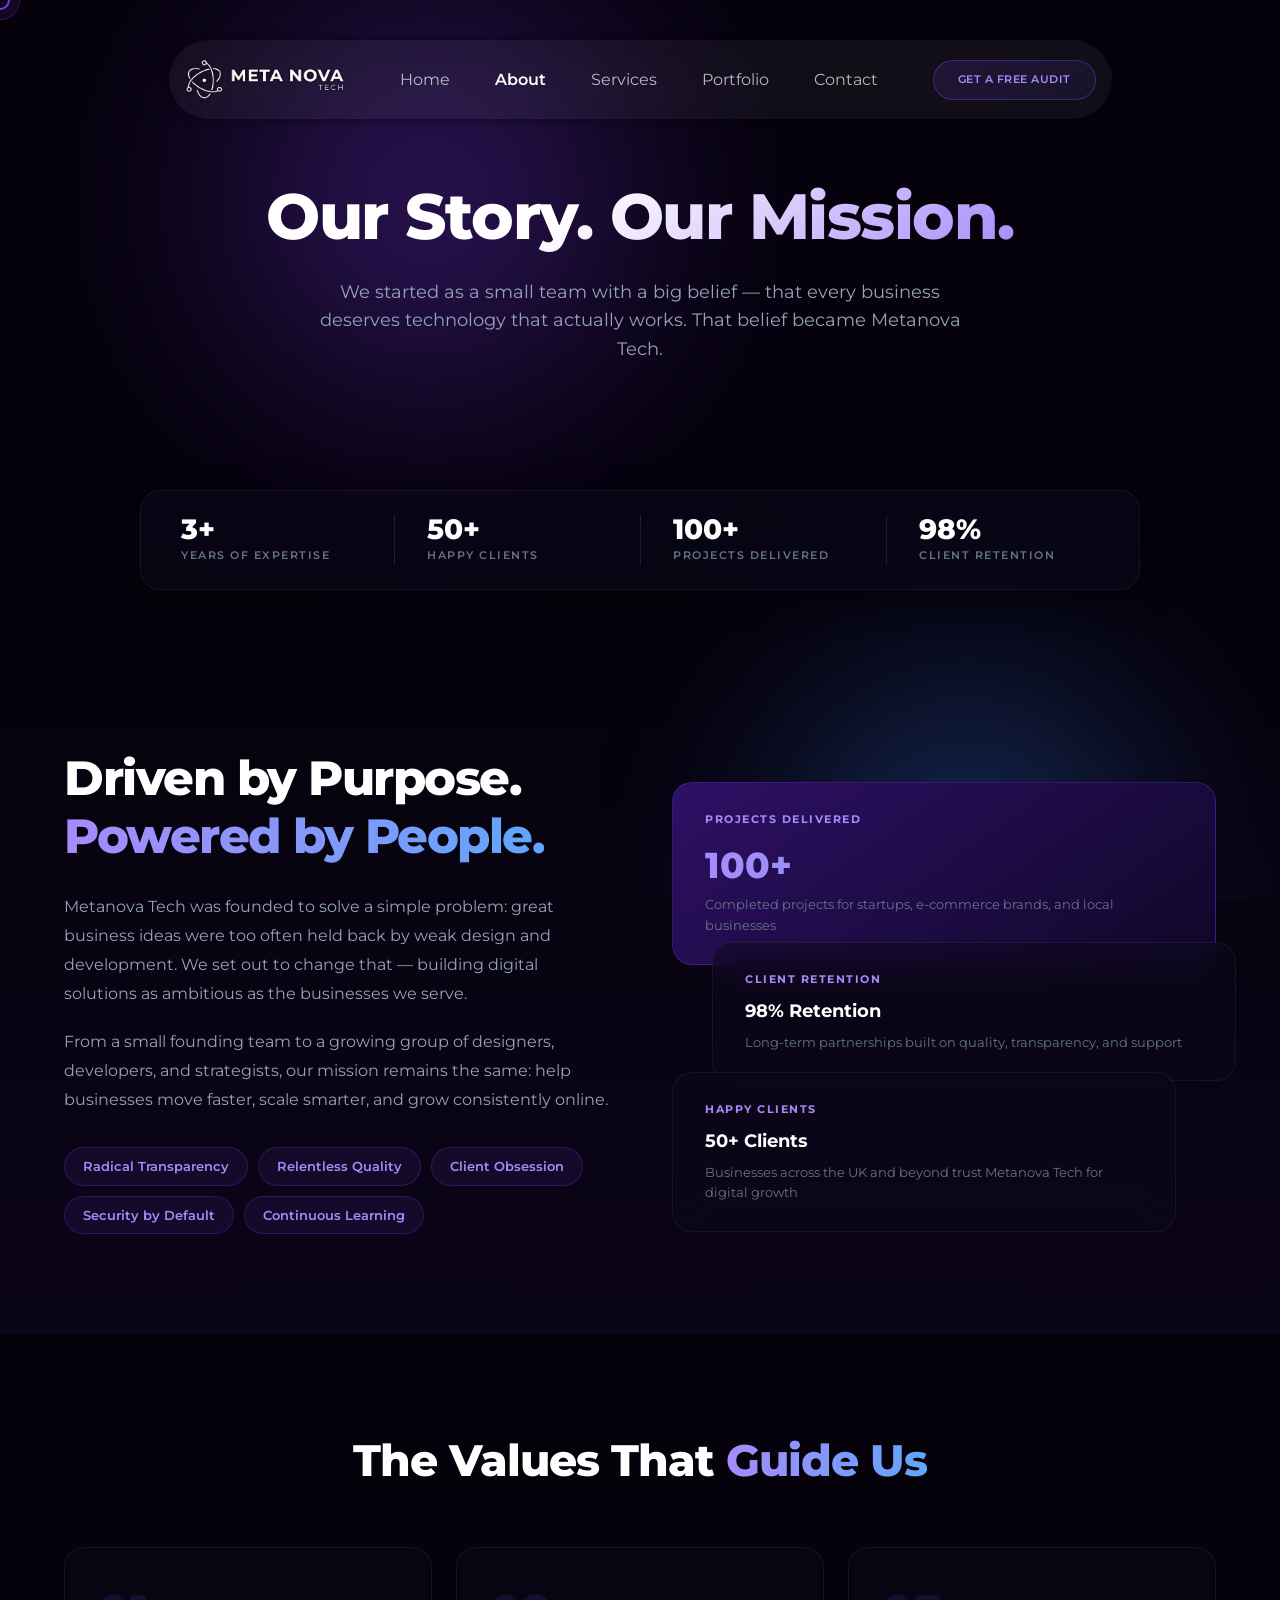
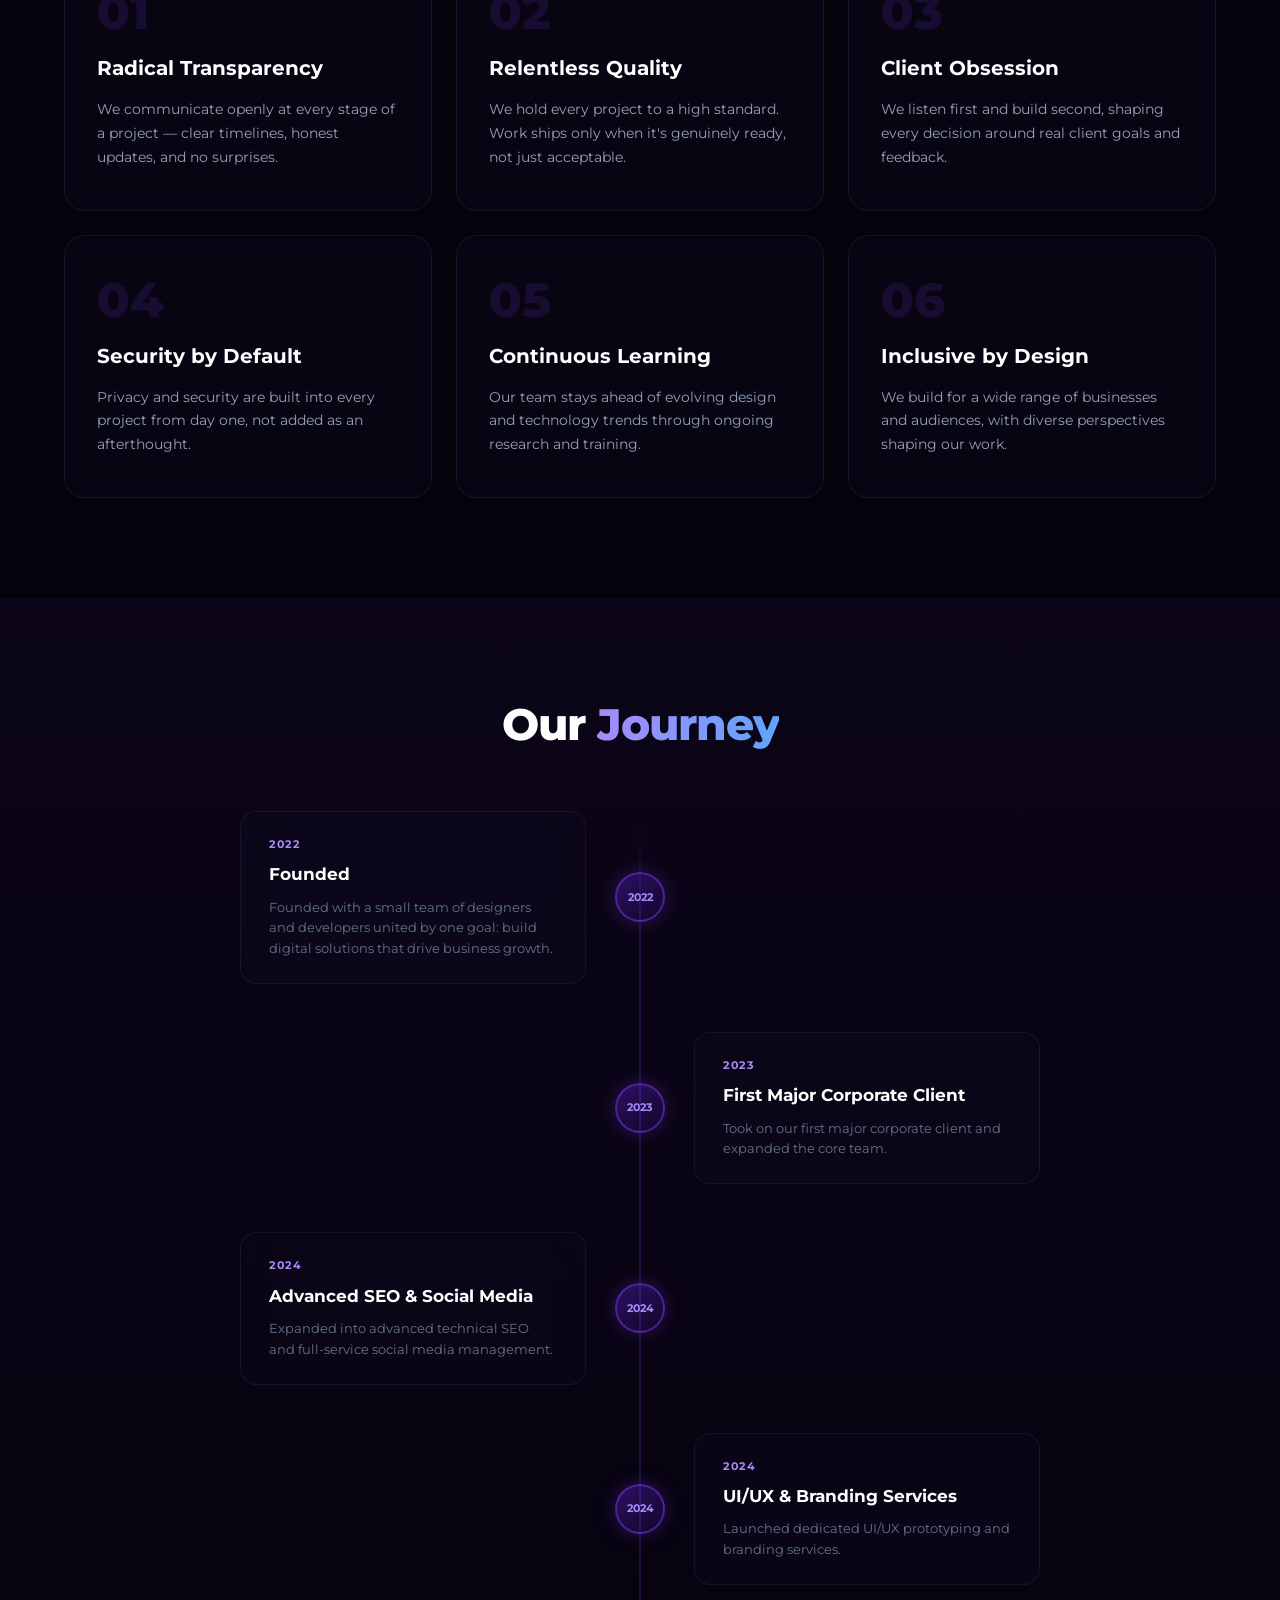
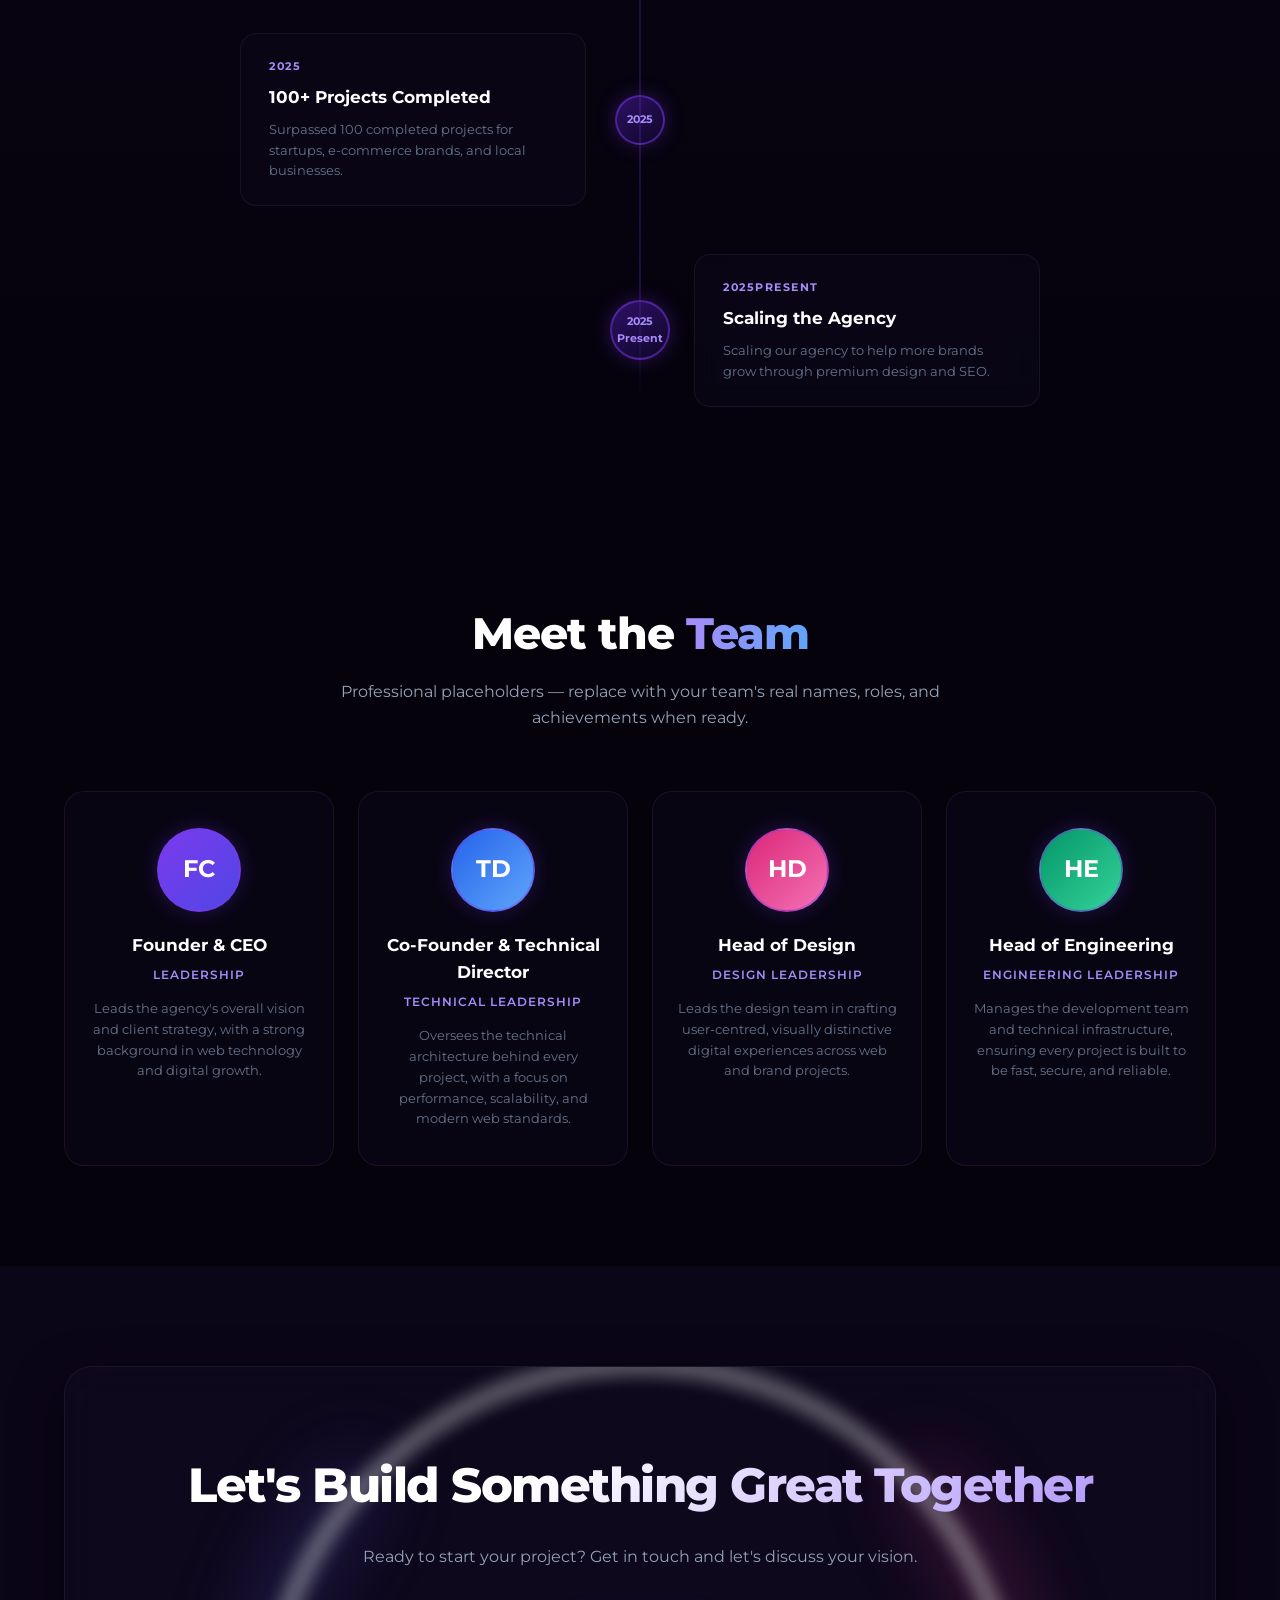
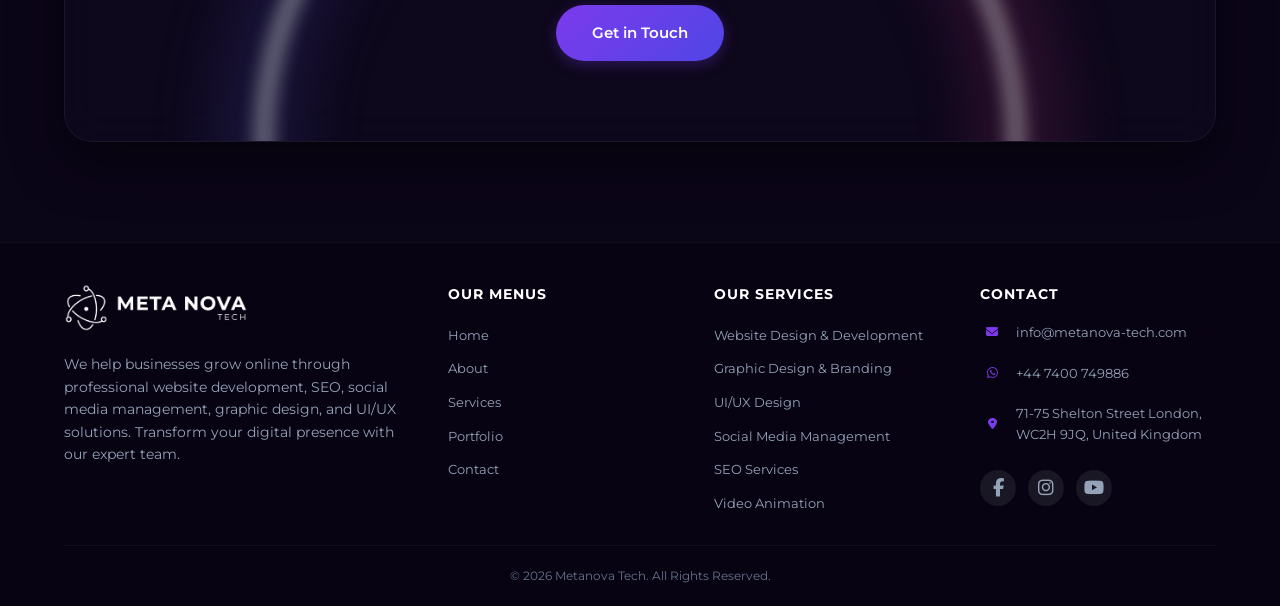
==== commit cc6081ad: "added animations and some minimal customizations" ====
--- a/about.html
+++ b/about.html
@@ -1,13 +1,18 @@
 <!DOCTYPE html>
 <html lang="en">
+
 <head>
   <meta charset="UTF-8">
   <meta name="viewport" content="width=device-width, initial-scale=1.0">
   <title>About Us | Meet the Metanova Tech Team – UK Digital Agency</title>
-  <meta name="description" content="Learn about Metanova Tech, a UK-based digital agency built on transparency, quality, and client-first values. Meet the team behind our web design and growth work.">
+  <meta name="description"
+    content="Learn about Metanova Tech, a UK-based digital agency built on transparency, quality, and client-first values. Meet the team behind our web design and growth work.">
   <link rel="stylesheet" href="assets/css/style.css">
   <link rel="stylesheet" href="https://cdnjs.cloudflare.com/ajax/libs/font-awesome/6.5.1/css/all.min.css">
+  <link href="https://unpkg.com/aos@2.3.4/dist/aos.css" rel="stylesheet">
+
 </head>
+
 <body>
 
   <div class="bg-glow-container" style="position:fixed;">
@@ -32,12 +37,12 @@
           </i>
         </button>
       </div>
-       <nav class="nav-menu" id="nav-menu" aria-label="Main Navigation">
-        <a href="/" class="nav-link active" id="nav-home">Home</a>
-        <a href="/about" class="nav-link" id="nav-about">About</a>
-        <a href="/services" class="nav-link" id="nav-services">Services</a>
-        <a href="/portfolio" class="nav-link" id="nav-portfolio">Portfolio</a>
-        <a href="/contact" class="nav-link" id="nav-contact">Contact</a> 
+      <nav class="nav-menu" id="nav-menu" aria-label="Main Navigation">
+        <a href="index.html" class="nav-link" id="nav-home">Home</a>
+        <a href="about.html" class="nav-link active" id="nav-about">About</a>
+        <a href="services.html" class="nav-link" id="nav-services">Services</a>
+        <a href="portfolio.html" class="nav-link" id="nav-portfolio">Portfolio</a>
+        <a href="contact.html" class="nav-link" id="nav-contact">Contact</a>
       </nav>
       <a href="contact.html" class="nav-cta">get a free audit</a>
     </div>
@@ -45,36 +50,37 @@
 
   <!-- Hero Section -->
   <section class="hero" id="hero-section">
-    
-    <div class="container">
-      <div class="hero-content">
+
+    <div class="container">
+      <div class="hero-content" data-aos="fade-up" data-aos-duration="800">
         <h1 class="hero-title">Our Story. <span>Our Mission.</span></h1>
-        <p class="hero-subtitle">We started as a small team with a big belief — that every business deserves technology that actually works. That belief became Metanova Tech.</p>
+        <p class="hero-subtitle">We started as a small team with a big belief — that every business deserves technology
+          that actually works. That belief became Metanova Tech.</p>
       </div>
 
       <!-- Trust Rating Bar -->
-      <div class="trust-bar" id="trust-rating-bar">
+      <div class="trust-bar" id="trust-rating-bar" data-aos="fade-up" data-aos-delay="150">
         <div class="rating-block">
           <div class="rating-number">3+</div>
           <div class="rating-text">Years of Expertise</div>
         </div>
-        
+
         <div class="divider"></div>
-        
+
         <div class="rating-block">
           <div class="rating-number">50+</div>
           <div class="rating-text">Happy Clients</div>
         </div>
-        
+
         <div class="divider"></div>
-        
+
         <div class="rating-block">
           <div class="rating-number">100+</div>
           <div class="rating-text">Projects Delivered</div>
         </div>
-        
+
         <div class="divider"></div>
-        
+
         <div class="rating-block">
           <div class="rating-number">98%</div>
           <div class="rating-text">Client Retention</div>
@@ -87,10 +93,13 @@
   <section class="mission-section section-padding" id="our-mission">
     <div class="container">
       <div class="mission-grid">
-        <div class="mission-content">
+        <div class="mission-content" data-aos="fade-up">
           <h2>Driven by Purpose.<br><span>Powered by People.</span></h2>
-          <p>Metanova Tech was founded to solve a simple problem: great business ideas were too often held back by weak design and development. We set out to change that — building digital solutions as ambitious as the businesses we serve.</p>
-          <p>From a small founding team to a growing group of designers, developers, and strategists, our mission remains the same: help businesses move faster, scale smarter, and grow consistently online.</p>
+          <p>Metanova Tech was founded to solve a simple problem: great business ideas were too often held back by weak
+            design and development. We set out to change that — building digital solutions as ambitious as the
+            businesses we serve.</p>
+          <p>From a small founding team to a growing group of designers, developers, and strategists, our mission
+            remains the same: help businesses move faster, scale smarter, and grow consistently online.</p>
           <div class="mission-pills">
             <span class="mission-pill">Radical Transparency</span>
             <span class="mission-pill">Relentless Quality</span>
@@ -99,7 +108,7 @@
             <span class="mission-pill">Continuous Learning</span>
           </div>
         </div>
-        <div class="mission-visual">
+        <div class="mission-visual" data-aos="fade-up" data-aos-delay="150">
           <div class="mission-card-stack">
             <div class="m-card m-card-1">
               <div class="card-label">Projects Delivered</div>
@@ -125,36 +134,37 @@
   <!-- Values -->
   <section class="values-section section-padding" id="our-values">
     <div class="container">
-      <div class="section-header">
+      <div class="section-header" data-aos="fade-up">
         <h2>The Values That <span>Guide Us</span></h2>
       </div>
       <div class="values-grid">
-        <div class="value-card">
+        <div class="value-card" data-aos="fade-up" data-aos-delay="0">
           <div class="value-number">01</div>
           <h3>Radical Transparency</h3>
           <p>We communicate openly at every stage of a project — clear timelines, honest updates, and no surprises.</p>
         </div>
-        <div class="value-card">
+        <div class="value-card" data-aos="fade-up" data-aos-delay="100">
           <div class="value-number">02</div>
           <h3>Relentless Quality</h3>
-          <p>We hold every project to a high standard. Work ships only when it's genuinely ready, not just acceptable.</p>
-        </div>
-        <div class="value-card">
+          <p>We hold every project to a high standard. Work ships only when it's genuinely ready, not just acceptable.
+          </p>
+        </div>
+        <div class="value-card" data-aos="fade-up" data-aos-delay="200">
           <div class="value-number">03</div>
           <h3>Client Obsession</h3>
           <p>We listen first and build second, shaping every decision around real client goals and feedback.</p>
         </div>
-        <div class="value-card">
+        <div class="value-card" data-aos="fade-up" data-aos-delay="300">
           <div class="value-number">04</div>
           <h3>Security by Default</h3>
           <p>Privacy and security are built into every project from day one, not added as an afterthought.</p>
         </div>
-        <div class="value-card">
+        <div class="value-card" data-aos="fade-up" data-aos-delay="400">
           <div class="value-number">05</div>
           <h3>Continuous Learning</h3>
           <p>Our team stays ahead of evolving design and technology trends through ongoing research and training.</p>
         </div>
-        <div class="value-card">
+        <div class="value-card" data-aos="fade-up" data-aos-delay="500">
           <div class="value-number">06</div>
           <h3>Inclusive by Design</h3>
           <p>We build for a wide range of businesses and audiences, with diverse perspectives shaping our work.</p>
@@ -166,16 +176,17 @@
   <!-- Timeline -->
   <section class="timeline-section section-padding" id="our-journey">
     <div class="container">
-      <div class="section-header">
+      <div class="section-header" data-aos="fade-up">
         <h2>Our <span>Journey</span></h2>
       </div>
-      <div class="timeline">
+      <div class="timeline" data-aos="fade-up" data-aos-delay="100">
 
         <div class="timeline-item">
           <div class="timeline-content">
             <div class="timeline-year">2022</div>
             <h4>Founded</h4>
-            <p>Founded with a small team of designers and developers united by one goal: build digital solutions that drive business growth.</p>
+            <p>Founded with a small team of designers and developers united by one goal: build digital solutions that
+              drive business growth.</p>
           </div>
           <div class="timeline-dot">2022</div>
           <div class="timeline-empty"></div>
@@ -238,38 +249,42 @@
   <!-- Team -->
   <section class="team-section section-padding" id="our-team">
     <div class="container">
-      <div class="section-header">
+      <div class="section-header" data-aos="fade-up">
         <h2>Meet the <span>Team</span></h2>
         <p>Professional placeholders — replace with your team's real names, roles, and achievements when ready.</p>
       </div>
       <div class="team-grid">
 
-        <div class="team-card">
+        <div class="team-card" data-aos="fade-up" data-aos-delay="0">
           <div class="team-avatar" style="background:linear-gradient(135deg,#7c3aed,#4f46e5);">FC</div>
           <h4>Founder & CEO</h4>
           <div class="team-role">Leadership</div>
-          <p class="team-bio">Leads the agency's overall vision and client strategy, with a strong background in web technology and digital growth.</p>
-        </div>
-
-        <div class="team-card">
+          <p class="team-bio">Leads the agency's overall vision and client strategy, with a strong background in web
+            technology and digital growth.</p>
+        </div>
+
+        <div class="team-card" data-aos="fade-up" data-aos-delay="100">
           <div class="team-avatar" style="background:linear-gradient(135deg,#2563eb,#60a5fa);">TD</div>
           <h4>Co-Founder & Technical Director</h4>
           <div class="team-role">Technical Leadership</div>
-          <p class="team-bio">Oversees the technical architecture behind every project, with a focus on performance, scalability, and modern web standards.</p>
-        </div>
-
-        <div class="team-card">
+          <p class="team-bio">Oversees the technical architecture behind every project, with a focus on performance,
+            scalability, and modern web standards.</p>
+        </div>
+
+        <div class="team-card" data-aos="fade-up" data-aos-delay="200">
           <div class="team-avatar" style="background:linear-gradient(135deg,#db2777,#f472b6);">HD</div>
           <h4>Head of Design</h4>
           <div class="team-role">Design Leadership</div>
-          <p class="team-bio">Leads the design team in crafting user-centred, visually distinctive digital experiences across web and brand projects.</p>
-        </div>
-
-        <div class="team-card">
+          <p class="team-bio">Leads the design team in crafting user-centred, visually distinctive digital experiences
+            across web and brand projects.</p>
+        </div>
+
+        <div class="team-card" data-aos="fade-up" data-aos-delay="300">
           <div class="team-avatar" style="background:linear-gradient(135deg,#059669,#34d399);">HE</div>
           <h4>Head of Engineering</h4>
           <div class="team-role">Engineering Leadership</div>
-          <p class="team-bio">Manages the development team and technical infrastructure, ensuring every project is built to be fast, secure, and reliable.</p>
+          <p class="team-bio">Manages the development team and technical infrastructure, ensuring every project is built
+            to be fast, secure, and reliable.</p>
         </div>
 
       </div>
@@ -279,7 +294,7 @@
   <!-- CTA -->
   <section class="cta-section section-padding" id="about-cta">
     <div class="container">
-      <div class="cta-box">
+      <div class="cta-box" data-aos="fade-up">
         <div class="cta-box-glow-arch-outer"></div>
         <div class="cta-box-glow-arch-inner"></div>
         <h2>Let's Build Something Great Together</h2>
@@ -301,25 +316,25 @@
             social media management, graphic design, and UI/UX solutions. Transform your digital presence with our
             expert team.</p>
         </div>
-        <div class="footer-col menu-footer">
+        <div class="footer-col">
           <h4>Our Menus</h4>
           <ul class="footer-links">
-            <li><a href="/index">Home</a></li>
-            <li><a href="/about">About</a></li>
-            <li><a href="/services">Services</a></li>
-            <li><a href="/portfolio">Portfolio</a></li>
-            <li><a href="/contact">Contact</a></li>
+            <li><a href="index.html">Home</a></li>
+            <li><a href="about.html">About</a></li>
+            <li><a href="services.html">Services</a></li>
+            <li><a href="portfolio.html">Portfolio</a></li>
+            <li><a href="contact.html">Contact</a></li>
           </ul>
         </div>
         <div class="footer-col">
           <h4>Our Services</h4>
           <ul class="footer-links">
-            <li><a href="/services">Website Design & Development</a></li>
-            <li><a href="/services">Graphic Design & Branding</a></li>
-            <li><a href="/services">UI/UX Design</a></li>
-            <li><a href="/services">Social Media Management</a></li>
-            <li><a href="/services">SEO Services</a></li>
-            <li><a href="/services">Video Animation</a></li>
+            <li><a href="services.html">Website Design & Development</a></li>
+            <li><a href="services.html">Graphic Design & Branding</a></li>
+            <li><a href="services.html">UI/UX Design</a></li>
+            <li><a href="services.html">Social Media Management</a></li>
+            <li><a href="services.html">SEO Services</a></li>
+            <li><a href="services.html">Video Animation</a></li>
           </ul>
         </div>
         <div class="footer-col">
@@ -330,7 +345,7 @@
               <a href="mailto:info@metanova-tech.com">info@metanova-tech.com</a>
             </div>
             <div class="contact-item">
-              <i class="fas fa-phone"></i>
+              <i class="fab fa-whatsapp"></i>
               <a href="https://wa.me/447400749886" target="_blank">+44 7400 749886</a>
             </div>
             <div class="contact-item">
@@ -338,14 +353,14 @@
               <span>71-75 Shelton Street London, <br> WC2H 9JQ, United Kingdom</span>
             </div>
             <div class="footer-socials">
-              <a href="#" class="social-link" aria-label="Facebook">
+              <a href="https://www.facebook.com/metanovatech/" target="_blank" rel="noopener noreferrer" class="social-link" aria-label="Facebook">
                 <i class="fab fa-facebook-f"></i>
               </a>
-              <a href="#" class="social-link" aria-label="Instagram">
+              <a href="https://www.instagram.com/meta_novatech/" target="_blank" rel="noopener noreferrer" class="social-link" aria-label="Instagram">
                 <i class="fab fa-instagram"></i>
               </a>
-              <a href="https://wa.me/447400749886" class="social-link" aria-label="YouTube">
-                <i class="fab fa-whatsapp"></i>
+              <a href="#" class="social-link" aria-label="YouTube">
+                <i class="fab fa-youtube"></i>
               </a>
             </div>
           </div>
@@ -357,6 +372,10 @@
       </div>
     </div>
   </footer>
+
   <script src="assets/js/script.js"></script>
+  <script src="https://unpkg.com/aos@2.3.4/dist/aos.js"></script>
+  <script src="assets/js/aos-init.js"></script>
 </body>
+
 </html>
--- a/assets/css/style.css
+++ b/assets/css/style.css
@@ -86,6 +86,7 @@
 
 html {
   scroll-behavior: smooth;
+  scroll-padding-top: 110px;
 }
 
 body {
@@ -1407,7 +1408,7 @@
 }
 
 .footer-logo-img {
-  height: 70px;
+  height: 50px;
   width: auto;
   object-fit: contain;
 }
@@ -1420,7 +1421,7 @@
 }
 
 .footer-contact-info .contact-item i {
-  font-size: 16px;
+  font-size: 12px;
   color: #7c3aed;
   width: 24px;
   text-align: center;
@@ -1429,19 +1430,20 @@
 .footer-socials {
   display: flex;
   gap: 12px;
-  margin-top: 16px;
+  margin-top: 5px;
 }
 
 .footer-socials .social-link {
-  width: 42px;
-  height: 42px;
+  width: 36px;
+  height: 36px;
   background: rgba(255, 255, 255, 0.08);
-  border-radius: 10px;
+  border-radius: 50px;
   display: flex;
   align-items: center;
   justify-content: center;
   color: #94a3b8;
   transition: all 0.3s ease;
+
 }
 
 .footer-socials .social-link:hover {
@@ -1637,6 +1639,10 @@
 
   .cta-box {
     padding: 50px 24px;
+  }
+
+  .cta-service-btn {
+    margin-top: 15px !important;
   }
 
   .cta-box .btn-primary {
@@ -2215,42 +2221,61 @@
 }
 
 /* Service Card Hover Overlay */
-.service-card {
-  position: relative;
-  overflow: hidden;
-}
-
 .service-card-overlay {
   position: absolute;
-  top: 0;
-  left: 0;
-  width: 100%;
-  height: 100%;
-  background: rgba(0, 0, 0, 0.8);
+  inset: 0;
+  background: rgba(5, 2, 12, 0.82);
+  backdrop-filter: blur(4px);
+  -webkit-backdrop-filter: blur(4px);
   display: flex;
   align-items: center;
   justify-content: center;
   opacity: 0;
-  transition: opacity 0.3s ease;
-  border-radius: 16px;
-}
-
-.service-card:hover .service-card-overlay {
-  opacity: 1;
+  visibility: hidden;
+  transition: opacity 0.35s ease, visibility 0.35s ease;
+  border-radius: 18px;
+  z-index: 5;
+}
+
+@media (hover: hover) {
+  .service-card:hover .service-card-overlay {
+    opacity: 1;
+    visibility: visible;
+  }
+}
+
+@media (hover: none) {
+  .service-card-overlay {
+    position: relative;
+    inset: auto;
+    opacity: 1;
+    visibility: visible;
+    background: transparent;
+    backdrop-filter: none;
+    -webkit-backdrop-filter: none;
+    margin-top: auto;
+    padding-top: 20px;
+    height: auto;
+    justify-content: flex-start;
+  }
 }
 
 .service-card-overlay a {
   padding: 12px 28px;
-  background: linear-gradient(90deg, #00d4ff, #7c3aed);
-  color: white;
+  background: var(--btn-gradient);
+  color: #fff;
   text-decoration: none;
-  border-radius: 10px;
-  font-weight: 500;
-  transition: transform 0.3s ease;
+  border-radius: 50px;
+  font-family: var(--font-headings);
+  font-size: 14px;
+  font-weight: 700;
+  box-shadow: 0 4px 20px rgba(124, 58, 237, 0.35);
+  transition: transform 0.3s ease, box-shadow 0.3s ease;
 }
 
 .service-card-overlay a:hover {
   transform: translateY(-3px);
+  box-shadow: 0 8px 28px rgba(124, 58, 237, 0.5);
 }
 
 /* Timeline Section */
@@ -3362,6 +3387,60 @@
   cursor: not-allowed;
 }
 
+.form-success-banner {
+  display: none;
+  align-items: center;
+  gap: 14px;
+  margin-top: 20px;
+  padding: 16px 18px;
+  border-radius: 12px;
+  background: rgba(52, 211, 153, 0.08);
+  border: 1px solid rgba(52, 211, 153, 0.25);
+  animation: fadeIn 0.4s ease-out;
+}
+
+.form-success-banner.show {
+  display: flex;
+}
+
+.form-success-banner-icon {
+  flex-shrink: 0;
+  width: 40px;
+  height: 40px;
+  border-radius: 50%;
+  background: rgba(52, 211, 153, 0.12);
+  border: 1px solid rgba(52, 211, 153, 0.3);
+  display: flex;
+  align-items: center;
+  justify-content: center;
+}
+
+.form-success-banner-icon svg {
+  width: 20px;
+  height: 20px;
+  stroke: #34d399;
+  fill: none;
+  stroke-width: 2.5;
+  stroke-linecap: round;
+  stroke-linejoin: round;
+}
+
+.form-success-banner-text {
+  display: flex;
+  flex-direction: column;
+  gap: 4px;
+}
+
+.form-success-banner-text strong {
+  font-size: 15px;
+  color: #ecfdf5;
+}
+
+.form-success-banner-text span {
+  font-size: 13px;
+  color: #94a3b8;
+}
+
 /* Success page */
 .success-page {
   min-height: 100vh;
